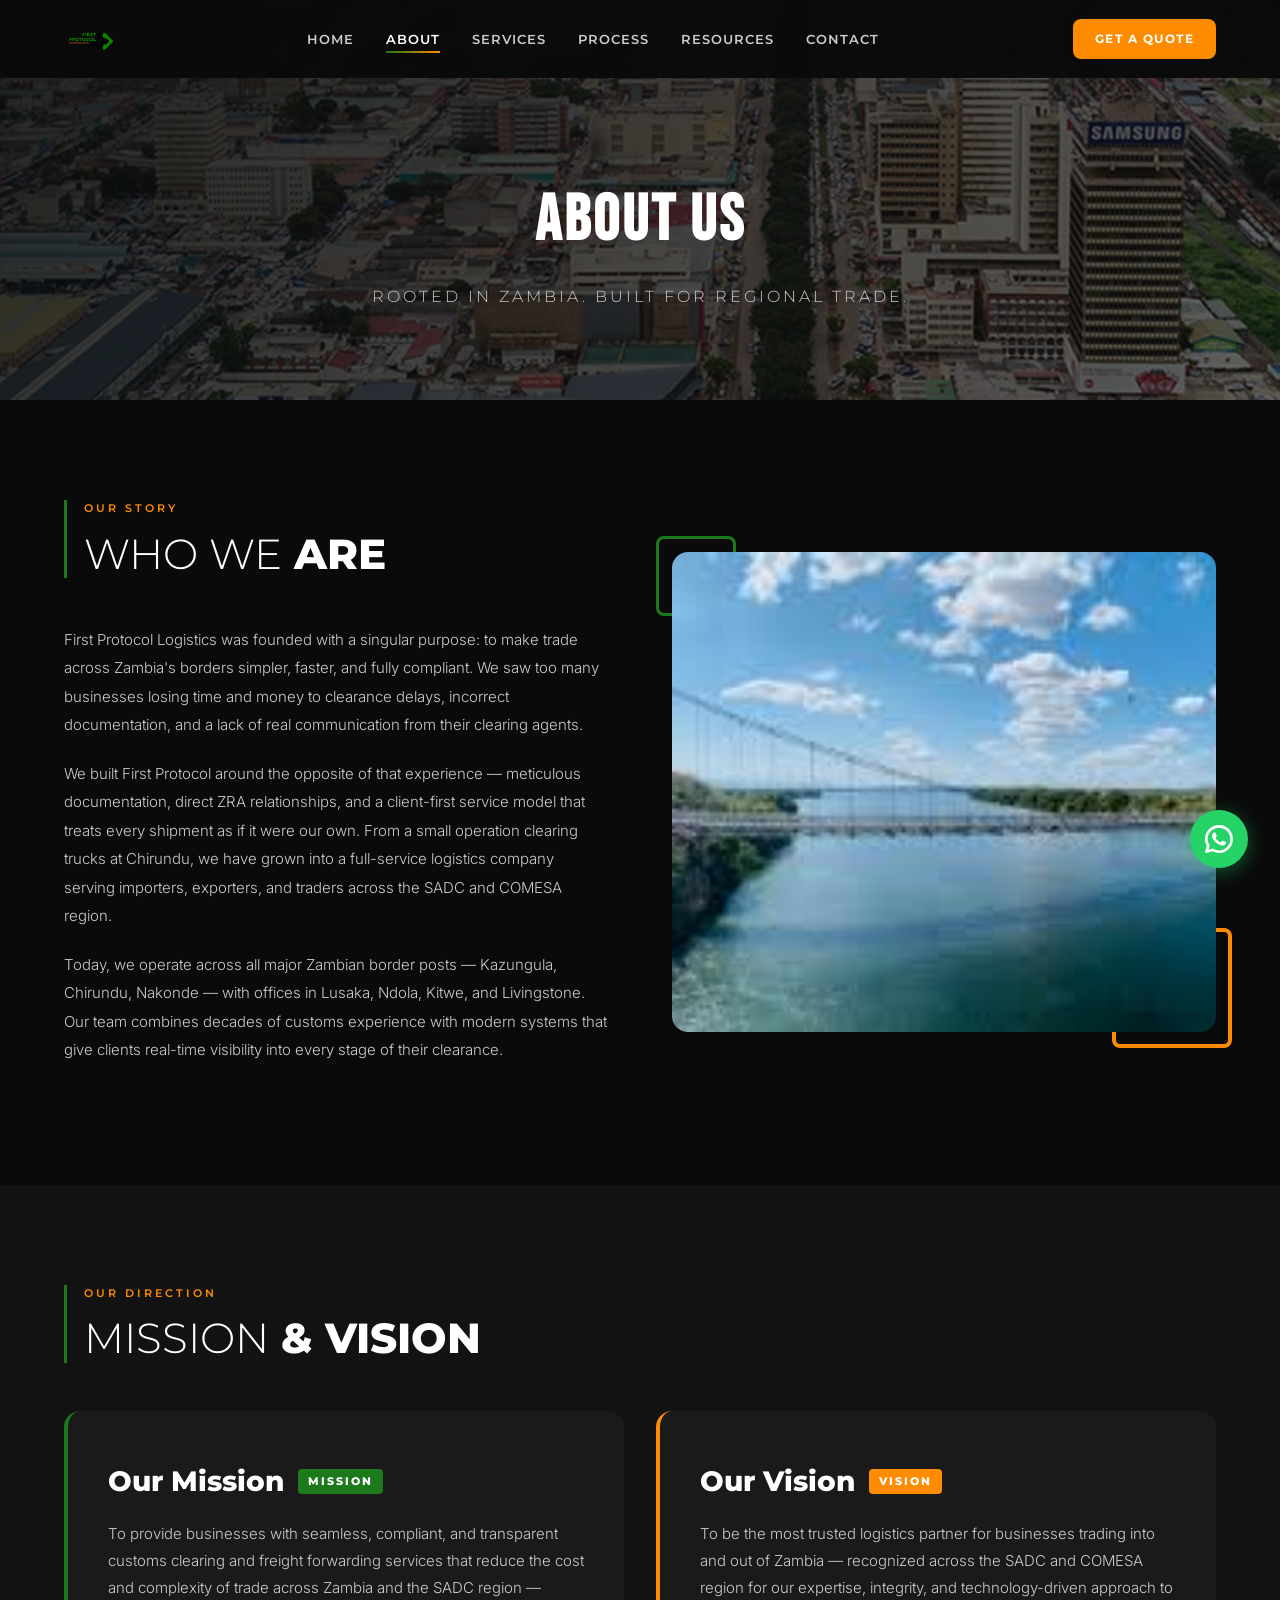
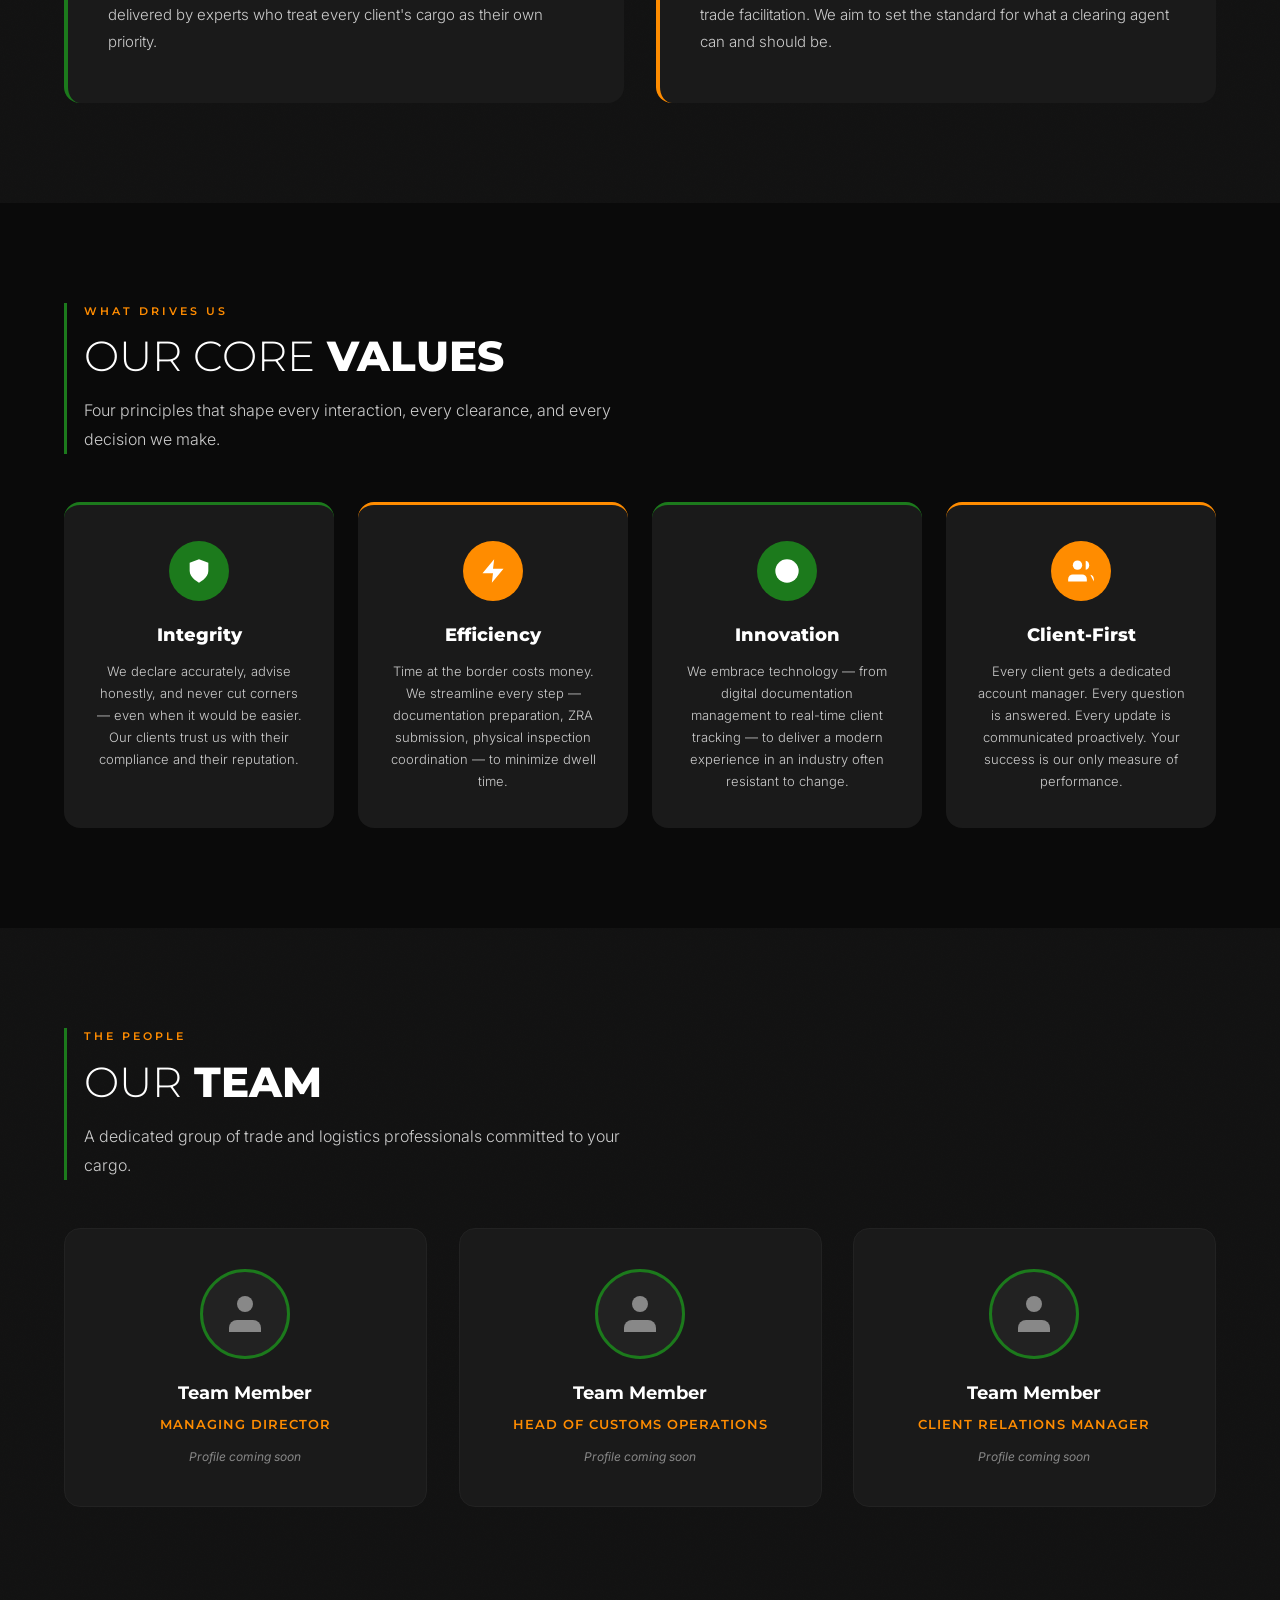
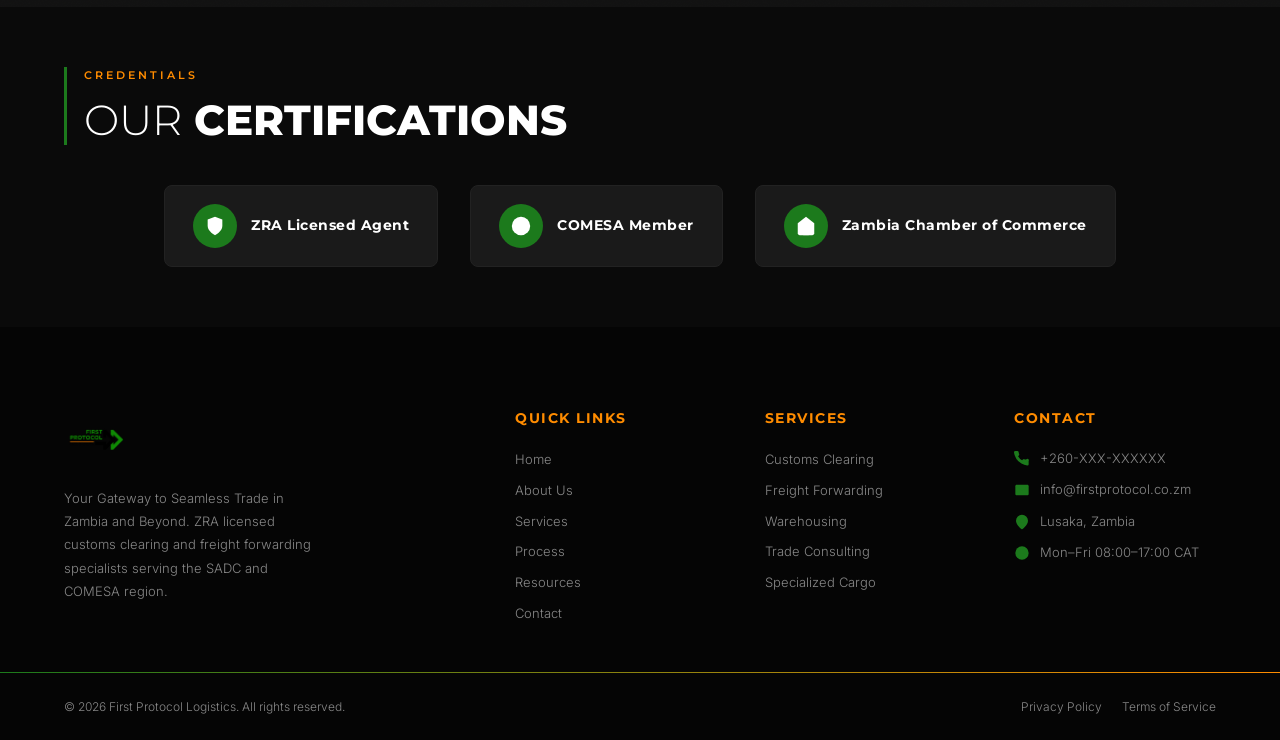
==== about.html @ 9c817f59 "Initial commit - CLAUDE.md and assets" ====
<!DOCTYPE html>
<html lang="en">
<head>
  <meta charset="UTF-8">
  <meta name="viewport" content="width=device-width, initial-scale=1.0">
  <title>About Us | First Protocol Logistics</title>
  <meta name="description" content="About First Protocol Logistics — our story, mission, values, and team. Zambia's trusted ZRA-licensed customs clearing and freight forwarding company based in Lusaka.">
  <meta name="keywords" content="customs clearing agent Zambia, freight forwarding Lusaka, ZRA clearing agent, import duty Zambia, SADC logistics">
  <meta property="og:title" content="About Us | First Protocol Logistics">
  <meta property="og:description" content="Learn about First Protocol Logistics — our story, mission, and the values that drive Zambia's most trusted trade facilitation company.">
  <link rel="stylesheet" href="assets/css/style.css">
</head>
<body>

  <!-- NAVBAR -->
  <nav class="navbar" id="navbar">
    <div class="navbar-inner">
      <a href="index.html" class="navbar-logo">
        <img src="assets/images/logo.png" alt="First Protocol Logistics">
      </a>
      <div class="navbar-links">
        <a href="index.html">Home</a>
        <a href="about.html" class="active">About</a>
        <a href="services.html">Services</a>
        <a href="process.html">Process</a>
        <a href="resources.html">Resources</a>
        <a href="contact.html">Contact</a>
      </div>
      <a href="contact.html" class="btn-nav">Get a Quote</a>
      <button class="hamburger" id="hamburger" aria-label="Open menu">
        <span></span>
        <span></span>
        <span></span>
      </button>
    </div>
  </nav>

  <!-- MOBILE MENU -->
  <div class="mobile-menu" id="mobile-menu">
    <a href="index.html">Home</a>
    <a href="about.html">About</a>
    <a href="services.html">Services</a>
    <a href="process.html">Process</a>
    <a href="resources.html">Resources</a>
    <a href="contact.html">Contact</a>
    <a href="contact.html" class="btn-nav">Get a Quote</a>
  </div>

  <!-- PAGE HERO -->
  <section class="page-hero">
    <div class="page-hero-bg" style="background-image: url('assets/images/about-lusaka-1.jpg')"></div>
    <div class="page-hero-overlay"></div>
    <div class="page-hero-content">
      <h1 class="page-hero-title">ABOUT US</h1>
      <p class="page-hero-sub">Rooted in Zambia. Built for Regional Trade.</p>
    </div>
  </section>

  <!-- OUR STORY -->
  <section class="story-section">
    <div class="container">
      <div class="story-inner">
        <div class="story-text">
          <div class="section-heading-wrap reveal reveal-left">
            <span class="section-label">Our Story</span>
            <h2 class="section-title"><span class="thin">WHO WE</span> <span class="bold">ARE</span></h2>
          </div>
          <p class="reveal">First Protocol Logistics was founded with a singular purpose: to make trade across Zambia's borders simpler, faster, and fully compliant. We saw too many businesses losing time and money to clearance delays, incorrect documentation, and a lack of real communication from their clearing agents.</p>
          <p class="reveal" style="transition-delay: 0.1s">We built First Protocol around the opposite of that experience — meticulous documentation, direct ZRA relationships, and a client-first service model that treats every shipment as if it were our own. From a small operation clearing trucks at Chirundu, we have grown into a full-service logistics company serving importers, exporters, and traders across the SADC and COMESA region.</p>
          <p class="reveal" style="transition-delay: 0.2s">Today, we operate across all major Zambian border posts — Kazungula, Chirundu, Nakonde — with offices in Lusaka, Ndola, Kitwe, and Livingstone. Our team combines decades of customs experience with modern systems that give clients real-time visibility into every stage of their clearance.</p>
        </div>
        <div class="story-image-wrap reveal reveal-right">
          <img src="assets/images/border-chirundu-2.jpg" alt="Chirundu Border Post" loading="lazy">
        </div>
      </div>
    </div>
  </section>

  <!-- MISSION & VISION -->
  <section class="mission-vision texture-overlay">
    <div class="container">
      <div class="section-heading-wrap reveal reveal-left">
        <span class="section-label">Our Direction</span>
        <h2 class="section-title"><span class="thin">MISSION</span> <span class="bold">&amp; VISION</span></h2>
      </div>
      <div class="mv-grid">
        <div class="mv-card mission tilt-card reveal">
          <h3>
            Our Mission
            <span class="badge">MISSION</span>
          </h3>
          <p>To provide businesses with seamless, compliant, and transparent customs clearing and freight forwarding services that reduce the cost and complexity of trade across Zambia and the SADC region — delivered by experts who treat every client's cargo as their own priority.</p>
        </div>
        <div class="mv-card vision tilt-card reveal" style="transition-delay: 0.15s">
          <h3>
            Our Vision
            <span class="badge">VISION</span>
          </h3>
          <p>To be the most trusted logistics partner for businesses trading into and out of Zambia — recognized across the SADC and COMESA region for our expertise, integrity, and technology-driven approach to trade facilitation. We aim to set the standard for what a clearing agent can and should be.</p>
        </div>
      </div>
    </div>
  </section>

  <!-- OUR VALUES -->
  <section class="values-section">
    <div class="container">
      <div class="section-heading-wrap reveal reveal-left">
        <span class="section-label">What Drives Us</span>
        <h2 class="section-title"><span class="thin">OUR CORE</span> <span class="bold">VALUES</span></h2>
        <p class="section-desc">Four principles that shape every interaction, every clearance, and every decision we make.</p>
      </div>
      <div class="values-grid">
        <div class="value-card-about tilt-card reveal" style="transition-delay: 0s">
          <div class="value-icon-about">
            <svg viewBox="0 0 24 24"><path d="M12 22s8-4 8-10V5l-8-3-8 3v7c0 6 8 10 8 10z"/></svg>
          </div>
          <h3>Integrity</h3>
          <p>We declare accurately, advise honestly, and never cut corners — even when it would be easier. Our clients trust us with their compliance and their reputation.</p>
        </div>
        <div class="value-card-about tilt-card reveal" style="transition-delay: 0.1s">
          <div class="value-icon-about">
            <svg viewBox="0 0 24 24"><path d="M13 2L3 14h9l-1 8 10-12h-9l1-8z"/></svg>
          </div>
          <h3>Efficiency</h3>
          <p>Time at the border costs money. We streamline every step — documentation preparation, ZRA submission, physical inspection coordination — to minimize dwell time.</p>
        </div>
        <div class="value-card-about tilt-card reveal" style="transition-delay: 0.2s">
          <div class="value-icon-about">
            <svg viewBox="0 0 24 24"><circle cx="12" cy="12" r="10"/><path d="M12 8v4l3 3"/></svg>
          </div>
          <h3>Innovation</h3>
          <p>We embrace technology — from digital documentation management to real-time client tracking — to deliver a modern experience in an industry often resistant to change.</p>
        </div>
        <div class="value-card-about tilt-card reveal" style="transition-delay: 0.3s">
          <div class="value-icon-about">
            <svg viewBox="0 0 24 24"><path d="M17 21v-2a4 4 0 00-4-4H5a4 4 0 00-4 4v2"/><circle cx="9" cy="7" r="4"/><path d="M23 21v-2a4 4 0 00-3-3.87"/><path d="M16 3.13a4 4 0 010 7.75"/></svg>
          </div>
          <h3>Client-First</h3>
          <p>Every client gets a dedicated account manager. Every question is answered. Every update is communicated proactively. Your success is our only measure of performance.</p>
        </div>
      </div>
    </div>
  </section>

  <!-- TEAM -->
  <section class="team-section texture-overlay">
    <div class="container">
      <div class="section-heading-wrap reveal reveal-left">
        <span class="section-label">The People</span>
        <h2 class="section-title"><span class="thin">OUR</span> <span class="bold">TEAM</span></h2>
        <p class="section-desc">A dedicated group of trade and logistics professionals committed to your cargo.</p>
      </div>
      <div class="team-grid">
        <div class="team-card tilt-card reveal" style="transition-delay: 0s">
          <div class="team-avatar">
            <svg viewBox="0 0 24 24"><path d="M20 21v-2a4 4 0 00-4-4H8a4 4 0 00-4 4v2"/><circle cx="12" cy="7" r="4"/></svg>
          </div>
          <h3>Team Member</h3>
          <div class="role">Managing Director</div>
          <p class="coming-soon">Profile coming soon</p>
        </div>
        <div class="team-card tilt-card reveal" style="transition-delay: 0.1s">
          <div class="team-avatar">
            <svg viewBox="0 0 24 24"><path d="M20 21v-2a4 4 0 00-4-4H8a4 4 0 00-4 4v2"/><circle cx="12" cy="7" r="4"/></svg>
          </div>
          <h3>Team Member</h3>
          <div class="role">Head of Customs Operations</div>
          <p class="coming-soon">Profile coming soon</p>
        </div>
        <div class="team-card tilt-card reveal" style="transition-delay: 0.2s">
          <div class="team-avatar">
            <svg viewBox="0 0 24 24"><path d="M20 21v-2a4 4 0 00-4-4H8a4 4 0 00-4 4v2"/><circle cx="12" cy="7" r="4"/></svg>
          </div>
          <h3>Team Member</h3>
          <div class="role">Client Relations Manager</div>
          <p class="coming-soon">Profile coming soon</p>
        </div>
      </div>
    </div>
  </section>

  <!-- CERTIFICATIONS -->
  <section class="certifications">
    <div class="container">
      <div class="section-heading-wrap reveal reveal-left" style="margin-bottom: 40px">
        <span class="section-label">Credentials</span>
        <h2 class="section-title"><span class="thin">OUR</span> <span class="bold">CERTIFICATIONS</span></h2>
      </div>
      <div class="cert-badges">
        <div class="cert-badge reveal" style="transition-delay: 0s">
          <div class="cert-badge-icon">
            <svg viewBox="0 0 24 24"><path d="M12 22s8-4 8-10V5l-8-3-8 3v7c0 6 8 10 8 10z"/></svg>
          </div>
          <span>ZRA Licensed Agent</span>
        </div>
        <div class="cert-badge reveal" style="transition-delay: 0.1s">
          <div class="cert-badge-icon">
            <svg viewBox="0 0 24 24"><circle cx="12" cy="12" r="10"/><path d="M2 12h20M12 2a15.3 15.3 0 010 20M12 2a15.3 15.3 0 000 20"/></svg>
          </div>
          <span>COMESA Member</span>
        </div>
        <div class="cert-badge reveal" style="transition-delay: 0.2s">
          <div class="cert-badge-icon">
            <svg viewBox="0 0 24 24"><path d="M3 9l9-7 9 7v11a2 2 0 01-2 2H5a2 2 0 01-2-2z"/><polyline points="9 22 9 12 15 12 15 22"/></svg>
          </div>
          <span>Zambia Chamber of Commerce</span>
        </div>
      </div>
    </div>
  </section>

  <!-- FOOTER -->
  <footer class="footer">
    <div class="container">
      <div class="footer-grid">
        <div class="footer-brand">
          <img src="assets/images/logo.png" alt="First Protocol Logistics">
          <p>Your Gateway to Seamless Trade in Zambia and Beyond. ZRA licensed customs clearing and freight forwarding specialists serving the SADC and COMESA region.</p>
        </div>
        <div class="footer-col">
          <h4>Quick Links</h4>
          <div class="footer-links">
            <a href="index.html">Home</a>
            <a href="about.html">About Us</a>
            <a href="services.html">Services</a>
            <a href="process.html">Process</a>
            <a href="resources.html">Resources</a>
            <a href="contact.html">Contact</a>
          </div>
        </div>
        <div class="footer-col">
          <h4>Services</h4>
          <div class="footer-links">
            <a href="services.html">Customs Clearing</a>
            <a href="services.html">Freight Forwarding</a>
            <a href="services.html">Warehousing</a>
            <a href="services.html">Trade Consulting</a>
            <a href="services.html">Specialized Cargo</a>
          </div>
        </div>
        <div class="footer-col">
          <h4>Contact</h4>
          <div class="footer-contact-list">
            <div class="footer-contact-item">
              <svg viewBox="0 0 24 24"><path d="M22 16.92v3a2 2 0 01-2.18 2 19.79 19.79 0 01-8.63-3.07A19.5 19.5 0 013.07 10.8a19.79 19.79 0 01-3.07-8.6A2 2 0 012 0h3a2 2 0 012 1.72c.127.96.361 1.903.7 2.81a2 2 0 01-.45 2.11L6.09 7.91a16 16 0 006 6l1.27-1.27a2 2 0 012.11-.45c.907.339 1.85.573 2.81.7A2 2 0 0122 14.92z"/></svg>
              <a href="tel:+260XXXXXXXXX">+260-XXX-XXXXXX</a>
            </div>
            <div class="footer-contact-item">
              <svg viewBox="0 0 24 24"><path d="M4 4h16c1.1 0 2 .9 2 2v12c0 1.1-.9 2-2 2H4c-1.1 0-2-.9-2-2V6c0-1.1.9-2 2-2z"/><polyline points="22,6 12,13 2,6"/></svg>
              <a href="mailto:info@firstprotocol.co.zm">info@firstprotocol.co.zm</a>
            </div>
            <div class="footer-contact-item">
              <svg viewBox="0 0 24 24"><path d="M21 10c0 7-9 13-9 13s-9-6-9-13a9 9 0 0118 0z"/><circle cx="12" cy="10" r="3"/></svg>
              <span>Lusaka, Zambia</span>
            </div>
            <div class="footer-contact-item">
              <svg viewBox="0 0 24 24"><circle cx="12" cy="12" r="10"/><polyline points="12 6 12 12 16 14"/></svg>
              <span>Mon–Fri 08:00–17:00 CAT</span>
            </div>
          </div>
        </div>
      </div>
    </div>
    <div class="footer-bottom">
      <div class="container">
        <div class="footer-bottom-inner">
          <p>&copy; 2026 First Protocol Logistics. All rights reserved.</p>
          <div class="footer-bottom-links">
            <a href="#">Privacy Policy</a>
            <a href="#">Terms of Service</a>
          </div>
        </div>
      </div>
    </div>
  </footer>

  <!-- WHATSAPP FLOAT -->
  <a href="https://wa.me/260XXXXXXXXX" class="whatsapp-float" target="_blank" rel="noopener">
    <svg viewBox="0 0 24 24"><path d="M17.472 14.382c-.297-.149-1.758-.867-2.03-.967-.273-.099-.471-.148-.67.15-.197.297-.767.966-.94 1.164-.173.199-.347.223-.644.075-.297-.15-1.255-.463-2.39-1.475-.883-.788-1.48-1.761-1.653-2.059-.173-.297-.018-.458.13-.606.134-.133.298-.347.446-.52.149-.174.198-.298.298-.497.099-.198.05-.371-.025-.52-.075-.149-.669-1.612-.916-2.207-.242-.579-.487-.5-.669-.51-.173-.008-.371-.01-.57-.01-.198 0-.52.074-.792.372-.272.297-1.04 1.016-1.04 2.479 0 1.462 1.065 2.875 1.213 3.074.149.198 2.096 3.2 5.077 4.487.709.306 1.262.489 1.694.625.712.227 1.36.195 1.871.118.571-.085 1.758-.719 2.006-1.413.248-.694.248-1.289.173-1.413-.074-.124-.272-.198-.57-.347z"/><path d="M12 0C5.373 0 0 5.373 0 12c0 2.12.555 4.107 1.528 5.833L.057 23.157a.75.75 0 00.921.921l5.324-1.471A11.944 11.944 0 0012 24c6.627 0 12-5.373 12-12S18.627 0 12 0zm0 21.75a9.706 9.706 0 01-4.952-1.356l-.355-.211-3.681 1.016 1.016-3.681-.211-.355A9.706 9.706 0 012.25 12C2.25 6.615 6.615 2.25 12 2.25S21.75 6.615 21.75 12 17.385 21.75 12 21.75z"/></svg>
    <span class="whatsapp-tooltip">Chat on WhatsApp</span>
  </a>

  <script src="assets/js/main.js"></script>
</body>
</html>
---- assets/css/style.css ----
@import url('https://fonts.googleapis.com/css2?family=Bebas+Neue&family=Montserrat:wght@300;400;600;800&family=Inter:wght@300;400;500&display=swap');

:root {
  --green: #1C7A1C;
  --green-light: #24a024;
  --green-glow: rgba(28, 122, 28, 0.3);
  --green-glow-strong: rgba(28, 122, 28, 0.6);
  --orange: #FF8C00;
  --orange-light: #ffa333;
  --orange-glow: rgba(255, 140, 0, 0.3);
  --orange-glow-strong: rgba(255, 140, 0, 0.6);
  --black: #0A0A0A;
  --black-2: #111111;
  --black-3: #1a1a1a;
  --black-4: #222222;
  --white: #FFFFFF;
  --muted: #CCCCCC;
  --muted-dark: #888888;
  --font-display: 'Bebas Neue', cursive;
  --font-heading: 'Montserrat', sans-serif;
  --font-body: 'Inter', sans-serif;
  --transition: all 0.3s ease;
  --transition-slow: all 0.6s ease;
  --border-radius: 8px;
  --border-radius-lg: 16px;
  --max-width: 1200px;
  --section-padding: 100px 0;
}

/* =============================================
   RESET & BASE
   ============================================= */

*, *::before, *::after {
  margin: 0;
  padding: 0;
  box-sizing: border-box;
}

html {
  scroll-behavior: smooth;
}

body {
  font-family: var(--font-body);
  font-weight: 400;
  background-color: var(--black);
  color: var(--white);
  line-height: 1.6;
  overflow-x: hidden;
}

img {
  max-width: 100%;
  height: auto;
  display: block;
}

a {
  text-decoration: none;
  color: inherit;
}

ul {
  list-style: none;
}

.container {
  max-width: var(--max-width);
  margin: 0 auto;
  padding: 0 24px;
}

.section-padding {
  padding: var(--section-padding);
}

/* Thin/Bold heading contrast */
.thin {
  font-weight: 300;
}

.bold {
  font-weight: 800;
}

/* Gradient rule */
.gradient-rule {
  height: 2px;
  background: linear-gradient(90deg, var(--green), var(--orange), transparent);
  border: none;
  margin: 40px 0;
}

/* =============================================
   NOISE TEXTURE OVERLAY
   ============================================= */

.texture-overlay {
  position: relative;
}

.texture-overlay::before {
  content: '';
  position: absolute;
  inset: 0;
  background-image: url("data:image/svg+xml,%3Csvg viewBox='0 0 256 256' xmlns='http://www.w3.org/2000/svg'%3E%3Cfilter id='noise'%3E%3CfeTurbulence type='fractalNoise' baseFrequency='0.9' numOctaves='4' stitchTiles='stitch'/%3E%3C/filter%3E%3Crect width='100%25' height='100%25' filter='url(%23noise)' opacity='0.04'/%3E%3C/svg%3E");
  background-size: 200px 200px;
  pointer-events: none;
  z-index: 1;
  opacity: 0.4;
}

.texture-overlay > * {
  position: relative;
  z-index: 2;
}

/* =============================================
   NAVBAR
   ============================================= */

.navbar {
  position: fixed;
  top: 0;
  left: 0;
  right: 0;
  z-index: 9999;
  background: rgba(10, 10, 10, 0.95);
  backdrop-filter: blur(10px);
  -webkit-backdrop-filter: blur(10px);
  transition: var(--transition);
}

.navbar.scrolled {
  border-bottom: 1px solid var(--green);
}

.navbar-inner {
  display: flex;
  align-items: center;
  justify-content: space-between;
  padding: 14px 24px;
  max-width: var(--max-width);
  margin: 0 auto;
}

.navbar-logo img {
  height: 50px;
  width: auto;
}

.navbar-links {
  display: flex;
  align-items: center;
  gap: 32px;
}

.navbar-links a {
  font-family: var(--font-heading);
  font-weight: 600;
  font-size: 13px;
  letter-spacing: 1px;
  text-transform: uppercase;
  color: var(--muted);
  position: relative;
  transition: color 0.3s ease;
}

.navbar-links a::after {
  content: '';
  display: block;
  width: 0;
  height: 2px;
  background: linear-gradient(90deg, var(--green), var(--orange));
  transition: width 0.3s ease;
  position: absolute;
  bottom: -4px;
  left: 0;
}

.navbar-links a:hover,
.navbar-links a.active {
  color: var(--white);
}

.navbar-links a:hover::after,
.navbar-links a.active::after {
  width: 100%;
}

.btn-nav {
  font-family: var(--font-heading);
  font-weight: 700;
  font-size: 12px;
  letter-spacing: 1.5px;
  text-transform: uppercase;
  padding: 10px 22px;
  background: var(--orange);
  color: var(--white);
  border: none;
  border-radius: var(--border-radius);
  cursor: pointer;
  transition: var(--transition);
}

.btn-nav:hover {
  background: var(--orange-light);
  box-shadow: 0 0 20px var(--orange-glow);
  transform: scale(1.05);
}

/* Hamburger */
.hamburger {
  display: none;
  flex-direction: column;
  gap: 5px;
  cursor: pointer;
  padding: 4px;
  background: none;
  border: none;
}

.hamburger span {
  display: block;
  width: 26px;
  height: 2px;
  background: var(--white);
  border-radius: 2px;
  transition: var(--transition);
}

.hamburger.open span:nth-child(1) {
  transform: translateY(7px) rotate(45deg);
}

.hamburger.open span:nth-child(2) {
  opacity: 0;
}

.hamburger.open span:nth-child(3) {
  transform: translateY(-7px) rotate(-45deg);
}

/* Mobile menu */
.mobile-menu {
  display: none;
  position: fixed;
  inset: 0;
  background: rgba(10, 10, 10, 0.98);
  z-index: 9998;
  flex-direction: column;
  align-items: center;
  justify-content: center;
  gap: 32px;
  opacity: 0;
  pointer-events: none;
  transition: opacity 0.3s ease;
}

.mobile-menu.open {
  opacity: 1;
  pointer-events: all;
}

.mobile-menu a {
  font-family: var(--font-heading);
  font-weight: 700;
  font-size: 24px;
  letter-spacing: 2px;
  text-transform: uppercase;
  color: var(--white);
  transition: color 0.3s ease;
}

.mobile-menu a:hover {
  color: var(--orange);
}

.mobile-menu .btn-nav {
  font-size: 16px;
  padding: 14px 36px;
  margin-top: 12px;
}

/* =============================================
   BUTTONS
   ============================================= */

.btn {
  display: inline-flex;
  align-items: center;
  justify-content: center;
  gap: 8px;
  font-family: var(--font-heading);
  font-weight: 700;
  font-size: 13px;
  letter-spacing: 1.5px;
  text-transform: uppercase;
  padding: 14px 32px;
  border: none;
  border-radius: var(--border-radius);
  cursor: pointer;
  position: relative;
  overflow: hidden;
  transition: var(--transition);
}

.btn-primary {
  background: var(--orange);
  color: var(--white);
}

.btn-primary:hover {
  background: linear-gradient(90deg, var(--orange), var(--green));
  box-shadow: 0 0 25px var(--orange-glow);
  transform: scale(1.05);
}

.btn-primary:active {
  transform: scale(0.97);
}

.btn-outline {
  background: transparent;
  color: var(--white);
  border: 2px solid var(--green);
}

.btn-outline:hover {
  background: var(--green);
  box-shadow: 0 0 25px var(--green-glow);
  transform: scale(1.05);
}

.btn-outline:active {
  transform: scale(0.97);
}

/* Ripple */
.btn .ripple {
  position: absolute;
  border-radius: 50%;
  transform: scale(0);
  animation: ripple-anim 0.6s linear;
  background: rgba(255, 255, 255, 0.25);
  pointer-events: none;
}

@keyframes ripple-anim {
  to {
    transform: scale(4);
    opacity: 0;
  }
}

/* =============================================
   HERO — INDEX
   ============================================= */

.hero {
  position: relative;
  height: 100vh;
  min-height: 600px;
  display: flex;
  align-items: center;
  justify-content: center;
  overflow: hidden;
}

.hero-video {
  position: absolute;
  inset: 0;
  width: 100%;
  height: 100%;
  object-fit: cover;
  z-index: 0;
}

.hero-overlay {
  position: absolute;
  inset: 0;
  background: linear-gradient(135deg, rgba(10, 10, 10, 0.85) 0%, rgba(10, 10, 10, 0.5) 100%);
  z-index: 1;
}

#particles-canvas {
  position: absolute;
  inset: 0;
  width: 100%;
  height: 100%;
  z-index: 2;
}

.hero-content {
  position: relative;
  z-index: 3;
  text-align: center;
  padding: 0 24px;
  max-width: 900px;
}

.hero-title {
  font-family: var(--font-display);
  font-size: 90px;
  line-height: 1;
  letter-spacing: 2px;
  color: var(--white);
  margin-bottom: 20px;
  text-shadow: 0 4px 20px rgba(0, 0, 0, 0.5);
}

.hero-subtitle {
  font-family: var(--font-heading);
  font-weight: 300;
  font-size: 18px;
  letter-spacing: 4px;
  color: var(--muted);
  margin-bottom: 40px;
  text-transform: uppercase;
}

.hero-ctas {
  display: flex;
  gap: 16px;
  justify-content: center;
  flex-wrap: wrap;
}

.hero-scroll-indicator {
  position: absolute;
  bottom: 32px;
  left: 50%;
  transform: translateX(-50%);
  z-index: 3;
  display: flex;
  flex-direction: column;
  align-items: center;
  gap: 6px;
  opacity: 1;
  transition: opacity 0.4s ease;
}

.hero-scroll-indicator.hidden {
  opacity: 0;
}

.scroll-chevron {
  width: 24px;
  height: 24px;
  border-right: 2px solid var(--orange);
  border-bottom: 2px solid var(--orange);
  transform: rotate(45deg);
  animation: chevron-bounce 1.5s ease-in-out infinite;
}

@keyframes chevron-bounce {
  0%, 100% { transform: rotate(45deg) translateY(0); }
  50% { transform: rotate(45deg) translateY(8px); }
}

/* Page heroes (non-index) */
.page-hero {
  position: relative;
  height: 400px;
  display: flex;
  align-items: center;
  justify-content: center;
  overflow: hidden;
  padding-top: 80px;
}

.page-hero-bg {
  position: absolute;
  inset: 0;
  background-size: cover;
  background-position: center;
  z-index: 0;
}

.page-hero-overlay {
  position: absolute;
  inset: 0;
  background: linear-gradient(135deg, rgba(10, 10, 10, 0.88) 0%, rgba(10, 10, 10, 0.6) 100%);
  z-index: 1;
}

.page-hero-content {
  position: relative;
  z-index: 2;
  text-align: center;
  padding: 0 24px;
}

.page-hero-title {
  font-family: var(--font-display);
  font-size: 64px;
  letter-spacing: 3px;
  color: var(--white);
  margin-bottom: 12px;
}

.page-hero-sub {
  font-family: var(--font-heading);
  font-weight: 300;
  font-size: 16px;
  letter-spacing: 3px;
  color: var(--muted);
  text-transform: uppercase;
}

/* Process hero — CSS geometric pattern */
.process-hero-pattern {
  position: absolute;
  inset: 0;
  background-color: var(--black-2);
  z-index: 0;
  overflow: hidden;
}

.process-hero-pattern::before {
  content: '';
  position: absolute;
  inset: -50%;
  background-image:
    linear-gradient(var(--green) 1px, transparent 1px),
    linear-gradient(90deg, var(--green) 1px, transparent 1px);
  background-size: 60px 60px;
  opacity: 0.06;
  transform: rotate(15deg);
}

.process-hero-pattern::after {
  content: '';
  position: absolute;
  inset: 0;
  background: linear-gradient(135deg, rgba(10, 10, 10, 0.7) 0%, rgba(10, 10, 10, 0.4) 100%);
}

/* =============================================
   MARQUEE TICKER
   ============================================= */

.marquee-strip {
  background: var(--black-2);
  padding: 14px 0;
  overflow: hidden;
  border-top: 1px solid var(--black-4);
  border-bottom: 1px solid var(--black-4);
}

.marquee-track {
  display: flex;
  gap: 0;
  white-space: nowrap;
  animation: marquee-scroll 30s linear infinite;
}

.marquee-track span {
  font-family: var(--font-heading);
  font-weight: 600;
  font-size: 12px;
  letter-spacing: 2px;
  color: var(--green);
  text-transform: uppercase;
  padding: 0 24px;
}

.marquee-track span.dot {
  color: var(--orange);
  padding: 0;
}

@keyframes marquee-scroll {
  0% { transform: translateX(0); }
  100% { transform: translateX(-50%); }
}

/* =============================================
   SECTION HEADINGS
   ============================================= */

.section-label {
  font-family: var(--font-heading);
  font-weight: 600;
  font-size: 11px;
  letter-spacing: 3px;
  text-transform: uppercase;
  color: var(--orange);
  margin-bottom: 12px;
  display: block;
}

.section-title {
  font-family: var(--font-heading);
  font-size: 42px;
  line-height: 1.15;
  color: var(--white);
  margin-bottom: 16px;
}

.section-title .accent-line {
  display: inline-block;
  position: relative;
  padding-bottom: 8px;
}

.section-title .accent-line::after {
  content: '';
  position: absolute;
  bottom: 0;
  left: 0;
  width: 60px;
  height: 3px;
  background: linear-gradient(90deg, var(--orange), var(--green));
}

.section-heading-wrap {
  position: relative;
  padding-left: 20px;
  margin-bottom: 48px;
}

.section-heading-wrap::before {
  content: '';
  position: absolute;
  left: 0;
  top: 0;
  bottom: 0;
  width: 3px;
  background: var(--green);
  transform: scaleY(0);
  transform-origin: top;
  transition: transform 0.6s ease;
}

.section-heading-wrap.in-view::before {
  transform: scaleY(1);
}

.section-desc {
  font-size: 16px;
  font-weight: 300;
  color: var(--muted);
  max-width: 560px;
  line-height: 1.8;
}

/* =============================================
   VALUE PROPS
   ============================================= */

.value-props {
  background: var(--black-2);
  padding: var(--section-padding);
}

.value-props-grid {
  display: grid;
  grid-template-columns: repeat(3, 1fr);
  gap: 32px;
}

.value-card {
  background: var(--black-3);
  border-radius: var(--border-radius-lg);
  padding: 40px 32px;
  border-top: 3px solid var(--green);
  will-change: transform;
  transition: transform 0.1s ease;
}

.value-card:nth-child(even) {
  border-top-color: var(--orange);
}

.value-icon {
  width: 52px;
  height: 52px;
  background: var(--green);
  border-radius: var(--border-radius);
  display: flex;
  align-items: center;
  justify-content: center;
  margin-bottom: 20px;
}

.value-icon svg {
  width: 26px;
  height: 26px;
  fill: var(--white);
}

.value-card h3 {
  font-family: var(--font-heading);
  font-weight: 800;
  font-size: 20px;
  color: var(--white);
  margin-bottom: 10px;
}

.value-card p {
  font-size: 14px;
  font-weight: 300;
  color: var(--muted);
  line-height: 1.7;
}

/* =============================================
   SERVICES SNAPSHOT
   ============================================= */

.services-snapshot {
  background: var(--black);
  padding: var(--section-padding);
}

.services-grid {
  display: grid;
  grid-template-columns: repeat(3, 1fr);
  gap: 24px;
}

.service-card {
  background: var(--black-3);
  border-radius: var(--border-radius-lg);
  overflow: hidden;
  border-top: 3px solid var(--green);
  will-change: transform;
  transition: transform 0.1s ease;
  position: relative;
}

.service-card:nth-child(even) {
  border-top-color: var(--orange);
}

.service-card-img {
  height: 180px;
  background-size: cover;
  background-position: center;
  position: relative;
}

.service-card-img::after {
  content: '';
  position: absolute;
  inset: 0;
  background: linear-gradient(to bottom, transparent 30%, rgba(10, 10, 10, 0.8) 100%);
}

.service-card-body {
  padding: 24px;
}

.service-icon {
  width: 44px;
  height: 44px;
  background: var(--green);
  border-radius: var(--border-radius);
  display: flex;
  align-items: center;
  justify-content: center;
  margin-bottom: 16px;
}

.service-card:nth-child(even) .service-icon {
  background: var(--orange);
}

.service-icon svg {
  width: 22px;
  height: 22px;
  fill: var(--white);
}

.service-card h3 {
  font-family: var(--font-heading);
  font-weight: 800;
  font-size: 18px;
  color: var(--white);
  margin-bottom: 8px;
}

.service-card p {
  font-size: 13px;
  font-weight: 300;
  color: var(--muted);
  line-height: 1.6;
  margin-bottom: 16px;
}

.service-card a {
  font-family: var(--font-heading);
  font-weight: 700;
  font-size: 12px;
  letter-spacing: 1px;
  color: var(--orange);
  text-transform: uppercase;
  display: inline-flex;
  align-items: center;
  gap: 6px;
  transition: gap 0.3s ease;
}

.service-card a:hover {
  gap: 12px;
}

/* =============================================
   WHY CHOOSE US
   ============================================= */

.why-us {
  background: var(--black-2);
  padding: var(--section-padding);
}

.why-us-inner {
  display: grid;
  grid-template-columns: 1fr 1fr;
  gap: 64px;
  align-items: center;
}

.why-us-image {
  position: relative;
  border-radius: var(--border-radius-lg);
  overflow: hidden;
}

.why-us-image img {
  width: 100%;
  height: 500px;
  object-fit: cover;
  border-radius: var(--border-radius-lg);
}

.why-us-image::before {
  content: '';
  position: absolute;
  top: -8px;
  left: -8px;
  right: 8px;
  bottom: 8px;
  border: 2px solid var(--green);
  border-radius: var(--border-radius-lg);
  z-index: 1;
  pointer-events: none;
}

.why-list {
  display: flex;
  flex-direction: column;
  gap: 28px;
}

.why-item {
  display: flex;
  gap: 20px;
  align-items: flex-start;
}

.why-check {
  width: 36px;
  height: 36px;
  background: var(--green);
  border-radius: 50%;
  display: flex;
  align-items: center;
  justify-content: center;
  flex-shrink: 0;
}

.why-check svg {
  width: 18px;
  height: 18px;
  fill: var(--white);
}

.why-item h4 {
  font-family: var(--font-heading);
  font-weight: 800;
  font-size: 16px;
  color: var(--white);
  margin-bottom: 4px;
}

.why-item p {
  font-size: 14px;
  font-weight: 300;
  color: var(--muted);
  line-height: 1.6;
}

/* =============================================
   STATS BAR
   ============================================= */

.stats-bar {
  background: var(--black-3);
  padding: 80px 0;
}

.stats-grid {
  display: grid;
  grid-template-columns: repeat(3, 1fr);
  gap: 24px;
  text-align: center;
}

.stat-item {
  padding: 32px;
  border-right: 1px solid var(--black-4);
}

.stat-item:last-child {
  border-right: none;
}

.stat-number {
  font-family: var(--font-display);
  font-size: 72px;
  color: var(--orange);
  line-height: 1;
  margin-bottom: 8px;
}

.stat-suffix {
  font-family: var(--font-display);
  font-size: 36px;
  color: var(--green);
}

.stat-label {
  font-family: var(--font-heading);
  font-weight: 300;
  font-size: 13px;
  letter-spacing: 2px;
  color: var(--muted);
  text-transform: uppercase;
}

/* =============================================
   TESTIMONIALS
   ============================================= */

.testimonials {
  background: var(--black);
  padding: var(--section-padding);
}

.testimonials-grid {
  display: grid;
  grid-template-columns: repeat(3, 1fr);
  gap: 28px;
}

.testimonial-card {
  background: rgba(26, 26, 26, 0.8);
  backdrop-filter: blur(10px);
  border-radius: var(--border-radius-lg);
  padding: 36px;
  border: 1px solid rgba(28, 122, 28, 0.2);
  position: relative;
  overflow: hidden;
  will-change: transform;
  transition: transform 0.1s ease;
}

.testimonial-card::before {
  content: '';
  position: absolute;
  top: 0;
  left: 0;
  right: 0;
  height: 2px;
  background: linear-gradient(90deg, var(--green), var(--orange));
}

.testimonial-card:nth-child(even) {
  border-color: rgba(255, 140, 0, 0.2);
}

.quote-mark {
  font-family: var(--font-display);
  font-size: 80px;
  line-height: 0.6;
  color: var(--green);
  opacity: 0.3;
  margin-bottom: 20px;
  display: block;
}

.testimonial-card p {
  font-size: 14px;
  font-weight: 300;
  color: var(--muted);
  line-height: 1.8;
  margin-bottom: 24px;
  font-style: italic;
}

.testimonial-author {
  display: flex;
  align-items: center;
  gap: 14px;
}

.author-avatar {
  width: 44px;
  height: 44px;
  border-radius: 50%;
  background: var(--black-4);
  border: 2px solid var(--green);
  display: flex;
  align-items: center;
  justify-content: center;
  flex-shrink: 0;
}

.author-avatar svg {
  width: 24px;
  height: 24px;
  fill: var(--muted-dark);
}

.author-name {
  font-family: var(--font-heading);
  font-weight: 700;
  font-size: 14px;
  color: var(--white);
}

.author-role {
  font-size: 12px;
  font-weight: 300;
  color: var(--muted-dark);
}

/* =============================================
   FINAL CTA BANNER
   ============================================= */

.cta-banner {
  background: var(--black-2);
  padding: 80px 0;
}

.cta-banner-inner {
  background: var(--black-3);
  border-radius: var(--border-radius-lg);
  padding: 60px;
  text-align: center;
  position: relative;
  border: 1px solid transparent;
  background-clip: padding-box;
}

.cta-banner-inner::before {
  content: '';
  position: absolute;
  inset: -1px;
  background: linear-gradient(135deg, var(--green), var(--orange));
  border-radius: var(--border-radius-lg);
  z-index: -1;
}

.cta-banner h2 {
  font-family: var(--font-heading);
  font-weight: 800;
  font-size: 42px;
  color: var(--white);
  margin-bottom: 14px;
}

.cta-banner p {
  font-size: 16px;
  font-weight: 300;
  color: var(--muted);
  margin-bottom: 36px;
}

/* =============================================
   ABOUT PAGE
   ============================================= */

/* Story section */
.story-section {
  background: var(--black);
  padding: var(--section-padding);
}

.story-inner {
  display: grid;
  grid-template-columns: 1fr 1fr;
  gap: 64px;
  align-items: center;
}

.story-text p {
  font-size: 15px;
  font-weight: 300;
  color: var(--muted);
  line-height: 1.9;
  margin-bottom: 20px;
}

.story-image-wrap {
  position: relative;
}

.story-image-wrap img {
  width: 100%;
  height: 480px;
  object-fit: cover;
  border-radius: var(--border-radius-lg);
  position: relative;
  z-index: 1;
}

.story-image-wrap::before {
  content: '';
  position: absolute;
  bottom: -16px;
  right: -16px;
  width: 120px;
  height: 120px;
  border: 4px solid var(--orange);
  border-radius: var(--border-radius);
  z-index: 0;
}

.story-image-wrap::after {
  content: '';
  position: absolute;
  top: -16px;
  left: -16px;
  width: 80px;
  height: 80px;
  border: 3px solid var(--green);
  border-radius: var(--border-radius);
  z-index: 0;
}

/* Mission & Vision */
.mission-vision {
  background: var(--black-2);
  padding: var(--section-padding);
}

.mv-grid {
  display: grid;
  grid-template-columns: 1fr 1fr;
  gap: 32px;
}

.mv-card {
  background: var(--black-3);
  border-radius: var(--border-radius-lg);
  padding: 48px 40px;
  will-change: transform;
  transition: transform 0.1s ease;
}

.mv-card.mission {
  border-left: 4px solid var(--green);
}

.mv-card.vision {
  border-left: 4px solid var(--orange);
}

.mv-card h3 {
  font-family: var(--font-heading);
  font-weight: 800;
  font-size: 28px;
  color: var(--white);
  margin-bottom: 16px;
  display: flex;
  align-items: center;
  gap: 14px;
}

.mv-card h3 span.badge {
  font-size: 11px;
  letter-spacing: 2px;
  padding: 4px 10px;
  border-radius: 4px;
}

.mission .badge {
  background: var(--green);
  color: var(--white);
}

.vision .badge {
  background: var(--orange);
  color: var(--white);
}

.mv-card p {
  font-size: 15px;
  font-weight: 300;
  color: var(--muted);
  line-height: 1.8;
}

/* Values */
.values-section {
  background: var(--black);
  padding: var(--section-padding);
}

.values-grid {
  display: grid;
  grid-template-columns: repeat(4, 1fr);
  gap: 24px;
}

.value-card-about {
  background: var(--black-3);
  border-radius: var(--border-radius-lg);
  padding: 36px 28px;
  text-align: center;
  border-top: 3px solid var(--green);
  will-change: transform;
  transition: transform 0.1s ease;
}

.value-card-about:nth-child(even) {
  border-top-color: var(--orange);
}

.value-icon-about {
  width: 60px;
  height: 60px;
  border-radius: 50%;
  display: flex;
  align-items: center;
  justify-content: center;
  margin: 0 auto 20px;
  background: var(--green);
}

.value-card-about:nth-child(even) .value-icon-about {
  background: var(--orange);
}

.value-icon-about svg {
  width: 28px;
  height: 28px;
  fill: var(--white);
}

.value-card-about h3 {
  font-family: var(--font-heading);
  font-weight: 800;
  font-size: 18px;
  color: var(--white);
  margin-bottom: 10px;
}

.value-card-about p {
  font-size: 13px;
  font-weight: 300;
  color: var(--muted);
  line-height: 1.7;
}

/* Team */
.team-section {
  background: var(--black-2);
  padding: var(--section-padding);
}

.team-grid {
  display: grid;
  grid-template-columns: repeat(3, 1fr);
  gap: 32px;
}

.team-card {
  background: var(--black-3);
  border-radius: var(--border-radius-lg);
  padding: 40px 28px;
  text-align: center;
  border: 1px solid var(--black-4);
  will-change: transform;
  transition: transform 0.1s ease;
}

.team-avatar {
  width: 90px;
  height: 90px;
  border-radius: 50%;
  background: var(--black-4);
  border: 3px solid var(--green);
  display: flex;
  align-items: center;
  justify-content: center;
  margin: 0 auto 20px;
}

.team-avatar svg {
  width: 48px;
  height: 48px;
  fill: var(--muted-dark);
}

.team-card h3 {
  font-family: var(--font-heading);
  font-weight: 700;
  font-size: 18px;
  color: var(--white);
  margin-bottom: 6px;
}

.team-card .role {
  font-size: 13px;
  color: var(--orange);
  letter-spacing: 1px;
  margin-bottom: 12px;
  font-family: var(--font-heading);
  font-weight: 600;
  text-transform: uppercase;
}

.team-card .coming-soon {
  font-size: 12px;
  color: var(--muted-dark);
  font-style: italic;
}

/* Certifications */
.certifications {
  background: var(--black);
  padding: 60px 0;
}

.cert-badges {
  display: flex;
  justify-content: center;
  gap: 32px;
  flex-wrap: wrap;
}

.cert-badge {
  display: flex;
  align-items: center;
  gap: 14px;
  background: var(--black-3);
  border: 1px solid var(--black-4);
  border-radius: var(--border-radius);
  padding: 18px 28px;
}

.cert-badge-icon {
  width: 44px;
  height: 44px;
  background: var(--green);
  border-radius: 50%;
  display: flex;
  align-items: center;
  justify-content: center;
  flex-shrink: 0;
}

.cert-badge-icon svg {
  width: 22px;
  height: 22px;
  fill: var(--white);
}

.cert-badge span {
  font-family: var(--font-heading);
  font-weight: 700;
  font-size: 14px;
  color: var(--white);
  letter-spacing: 0.5px;
}

/* =============================================
   SERVICES PAGE
   ============================================= */

.services-intro {
  background: var(--black-2);
  padding: 60px 0;
  text-align: center;
}

.services-intro p {
  max-width: 700px;
  margin: 0 auto;
  font-size: 17px;
  font-weight: 300;
  color: var(--muted);
  line-height: 1.8;
}

.service-section {
  padding: 100px 0;
}

.service-section:nth-child(even) {
  background: var(--black-2);
}

.service-section:nth-child(odd) {
  background: var(--black);
}

.service-section-inner {
  display: grid;
  grid-template-columns: 1fr 1fr;
  gap: 64px;
  align-items: center;
}

.service-section-inner.reverse {
  direction: rtl;
}

.service-section-inner.reverse > * {
  direction: ltr;
}

.service-section-image {
  position: relative;
  border-radius: var(--border-radius-lg);
  overflow: hidden;
}

.service-section-image img {
  width: 100%;
  height: 420px;
  object-fit: cover;
  border-radius: var(--border-radius-lg);
}

.service-section-image::before {
  content: '';
  position: absolute;
  inset: 0;
  border-radius: var(--border-radius-lg);
  border: 2px solid var(--green);
  z-index: 1;
  pointer-events: none;
  opacity: 0.4;
}

.service-section-content h2 {
  font-family: var(--font-heading);
  font-weight: 800;
  font-size: 34px;
  color: var(--white);
  margin-bottom: 20px;
}

.service-section-content .service-label {
  font-family: var(--font-heading);
  font-weight: 600;
  font-size: 11px;
  letter-spacing: 3px;
  color: var(--orange);
  text-transform: uppercase;
  margin-bottom: 10px;
  display: block;
}

.service-bullets {
  list-style: none;
  margin: 20px 0 32px;
  display: flex;
  flex-direction: column;
  gap: 12px;
}

.service-bullets li {
  display: flex;
  align-items: flex-start;
  gap: 12px;
  font-size: 14px;
  font-weight: 300;
  color: var(--muted);
  line-height: 1.6;
}

.service-bullets li::before {
  content: '';
  display: block;
  width: 8px;
  height: 8px;
  background: var(--orange);
  border-radius: 50%;
  margin-top: 6px;
  flex-shrink: 0;
}

/* =============================================
   PROCESS PAGE
   ============================================= */

.process-timeline-section {
  background: var(--black);
  padding: var(--section-padding);
}

.timeline {
  position: relative;
  max-width: 800px;
  margin: 0 auto;
}

.timeline::before {
  content: '';
  position: absolute;
  left: 50%;
  top: 0;
  bottom: 0;
  width: 2px;
  background: var(--black-4);
  transform: translateX(-50%);
  z-index: 0;
}

.timeline-line-fill {
  position: absolute;
  left: 50%;
  top: 0;
  width: 2px;
  height: 0;
  background: linear-gradient(180deg, var(--green), var(--orange));
  transform: translateX(-50%);
  z-index: 1;
  transition: height 1.5s ease;
}

.timeline-line-fill.drawn {
  height: 100%;
}

.timeline-step {
  display: grid;
  grid-template-columns: 1fr 60px 1fr;
  gap: 24px;
  align-items: flex-start;
  margin-bottom: 64px;
  position: relative;
  z-index: 2;
}

.timeline-step:last-child {
  margin-bottom: 0;
}

.timeline-step-left {
  text-align: right;
  padding-top: 6px;
}

.timeline-step-right {
  padding-top: 6px;
}

.timeline-step.even .timeline-step-left {
  order: 3;
  text-align: left;
}

.timeline-step.even .timeline-step-center {
  order: 2;
}

.timeline-step.even .timeline-step-right {
  order: 1;
  text-align: right;
}

.timeline-node {
  width: 60px;
  height: 60px;
  border-radius: 50%;
  background: var(--green);
  display: flex;
  align-items: center;
  justify-content: center;
  font-family: var(--font-display);
  font-size: 22px;
  color: var(--white);
  position: relative;
  z-index: 3;
}

.timeline-node.orange {
  background: var(--orange);
}

.timeline-step-content h3 {
  font-family: var(--font-heading);
  font-weight: 800;
  font-size: 22px;
  color: var(--white);
  margin-bottom: 8px;
}

.timeline-step-content p {
  font-size: 14px;
  font-weight: 300;
  color: var(--muted);
  line-height: 1.7;
}

.timeline-step-img {
  margin-top: 16px;
  border-radius: var(--border-radius);
  overflow: hidden;
}

.timeline-step-img img {
  width: 100%;
  height: 140px;
  object-fit: cover;
  border-radius: var(--border-radius);
}

/* Timeline estimates */
.timeline-estimates {
  background: var(--black-2);
  padding: var(--section-padding);
}

.estimates-grid {
  display: grid;
  grid-template-columns: repeat(3, 1fr);
  gap: 28px;
}

.estimate-card {
  background: var(--black-3);
  border-radius: var(--border-radius-lg);
  padding: 40px 32px;
  border-top: 3px solid var(--green);
  will-change: transform;
  transition: transform 0.1s ease;
  text-align: center;
}

.estimate-card:nth-child(even) {
  border-top-color: var(--orange);
}

.estimate-icon {
  width: 56px;
  height: 56px;
  border-radius: 50%;
  background: var(--green);
  display: flex;
  align-items: center;
  justify-content: center;
  margin: 0 auto 20px;
}

.estimate-card:nth-child(even) .estimate-icon {
  background: var(--orange);
}

.estimate-icon svg {
  width: 28px;
  height: 28px;
  fill: var(--white);
}

.estimate-card h3 {
  font-family: var(--font-heading);
  font-weight: 800;
  font-size: 20px;
  color: var(--white);
  margin-bottom: 8px;
}

.estimate-timeframe {
  font-family: var(--font-display);
  font-size: 36px;
  color: var(--orange);
  margin-bottom: 10px;
}

.estimate-card:nth-child(2) .estimate-timeframe {
  color: var(--green);
}

.estimate-ports {
  font-size: 12px;
  font-weight: 300;
  color: var(--muted-dark);
  letter-spacing: 0.5px;
}

/* Transparency Promise */
.transparency {
  background: var(--black);
  padding: var(--section-padding);
}

.transparency-grid {
  display: grid;
  grid-template-columns: repeat(3, 1fr);
  gap: 32px;
}

.transparency-item {
  text-align: center;
  padding: 40px 28px;
  background: var(--black-3);
  border-radius: var(--border-radius-lg);
  border: 1px solid var(--black-4);
  position: relative;
  overflow: hidden;
  will-change: transform;
  transition: transform 0.1s ease;
}

.transparency-item::before {
  content: '';
  position: absolute;
  top: 0;
  left: 0;
  right: 0;
  height: 2px;
  background: linear-gradient(90deg, var(--green), var(--orange));
}

.transparency-item-icon {
  width: 60px;
  height: 60px;
  border-radius: 50%;
  background: var(--green);
  display: flex;
  align-items: center;
  justify-content: center;
  margin: 0 auto 20px;
}

.transparency-item:nth-child(2) .transparency-item-icon {
  background: var(--orange);
}

.transparency-item:nth-child(3) .transparency-item-icon {
  background: var(--green-light);
}

.transparency-item-icon svg {
  width: 28px;
  height: 28px;
  fill: var(--white);
}

.transparency-item h3 {
  font-family: var(--font-heading);
  font-weight: 800;
  font-size: 18px;
  color: var(--white);
  margin-bottom: 10px;
}

.transparency-item p {
  font-size: 14px;
  font-weight: 300;
  color: var(--muted);
  line-height: 1.7;
}

/* FAQ */
.faq-section {
  background: var(--black-2);
  padding: var(--section-padding);
}

.faq-list {
  max-width: 800px;
  margin: 0 auto;
  display: flex;
  flex-direction: column;
  gap: 12px;
}

.faq-item {
  background: var(--black-3);
  border-radius: var(--border-radius);
  border: 1px solid var(--black-4);
  overflow: hidden;
  transition: border-color 0.3s ease;
}

.faq-item.open {
  border-color: var(--green);
}

.faq-item:nth-child(even).open {
  border-color: var(--orange);
}

.faq-question {
  display: flex;
  align-items: center;
  justify-content: space-between;
  padding: 22px 28px;
  cursor: pointer;
  gap: 20px;
}

.faq-question span {
  font-family: var(--font-heading);
  font-weight: 600;
  font-size: 15px;
  color: var(--white);
  line-height: 1.4;
}

.faq-icon {
  width: 28px;
  height: 28px;
  border: 2px solid var(--green);
  border-radius: 50%;
  display: flex;
  align-items: center;
  justify-content: center;
  flex-shrink: 0;
  transition: var(--transition);
}

.faq-item.open .faq-icon {
  background: var(--green);
  transform: rotate(45deg);
}

.faq-item:nth-child(even) .faq-icon {
  border-color: var(--orange);
}

.faq-item:nth-child(even).open .faq-icon {
  background: var(--orange);
}

.faq-icon svg {
  width: 14px;
  height: 14px;
  fill: var(--white);
}

.faq-answer {
  max-height: 0;
  overflow: hidden;
  transition: max-height 0.4s ease;
}

.faq-answer-inner {
  padding: 0 28px 24px;
  font-size: 14px;
  font-weight: 300;
  color: var(--muted);
  line-height: 1.8;
}

/* =============================================
   RESOURCES PAGE
   ============================================= */

.resources-featured {
  background: var(--black);
  padding: var(--section-padding);
}

.featured-article {
  position: relative;
  border-radius: var(--border-radius-lg);
  overflow: hidden;
  min-height: 420px;
  display: flex;
  align-items: flex-end;
}

.featured-article-bg {
  position: absolute;
  inset: 0;
  background-size: cover;
  background-position: center;
}

.featured-article-overlay {
  position: absolute;
  inset: 0;
  background: linear-gradient(to top, rgba(10, 10, 10, 0.95) 40%, rgba(10, 10, 10, 0.3) 100%);
}

.featured-article-content {
  position: relative;
  z-index: 1;
  padding: 48px;
}

.featured-article-content .tag {
  display: inline-block;
  background: var(--orange);
  color: var(--white);
  font-family: var(--font-heading);
  font-weight: 700;
  font-size: 10px;
  letter-spacing: 2px;
  text-transform: uppercase;
  padding: 4px 12px;
  border-radius: 4px;
  margin-bottom: 16px;
}

.featured-article-content h2 {
  font-family: var(--font-heading);
  font-weight: 800;
  font-size: 32px;
  color: var(--white);
  margin-bottom: 14px;
  max-width: 600px;
}

.featured-article-content p {
  font-size: 15px;
  font-weight: 300;
  color: var(--muted);
  max-width: 560px;
  line-height: 1.7;
  margin-bottom: 24px;
}

.blog-grid-section {
  background: var(--black-2);
  padding: var(--section-padding);
}

.blog-grid {
  display: grid;
  grid-template-columns: repeat(2, 1fr);
  gap: 28px;
}

.blog-card {
  background: var(--black-3);
  border-radius: var(--border-radius-lg);
  padding: 36px;
  border-top: 3px solid var(--green);
  will-change: transform;
  transition: transform 0.1s ease;
}

.blog-card:nth-child(even) {
  border-top-color: var(--orange);
}

.blog-tag {
  display: inline-block;
  font-family: var(--font-heading);
  font-weight: 700;
  font-size: 10px;
  letter-spacing: 2px;
  text-transform: uppercase;
  padding: 4px 10px;
  border-radius: 4px;
  margin-bottom: 16px;
  background: var(--green);
  color: var(--white);
}

.blog-card:nth-child(even) .blog-tag {
  background: var(--orange);
}

.blog-card h3 {
  font-family: var(--font-heading);
  font-weight: 800;
  font-size: 20px;
  color: var(--white);
  margin-bottom: 12px;
  line-height: 1.35;
}

.blog-card p {
  font-size: 14px;
  font-weight: 300;
  color: var(--muted);
  line-height: 1.7;
  margin-bottom: 20px;
}

.blog-read-more {
  font-family: var(--font-heading);
  font-weight: 700;
  font-size: 12px;
  letter-spacing: 1px;
  color: var(--orange);
  text-transform: uppercase;
  display: inline-flex;
  align-items: center;
  gap: 6px;
  transition: gap 0.3s ease;
}

.blog-card:nth-child(even) .blog-read-more {
  color: var(--green);
}

.blog-read-more:hover {
  gap: 12px;
}

/* Guides */
.guides-section {
  background: var(--black);
  padding: var(--section-padding);
}

.guides-grid {
  display: grid;
  grid-template-columns: repeat(3, 1fr);
  gap: 28px;
}

.guide-card {
  background: var(--black-3);
  border-radius: var(--border-radius-lg);
  padding: 36px;
  border: 1px solid var(--black-4);
  position: relative;
  will-change: transform;
  transition: transform 0.1s ease;
}

.guide-card-top {
  display: flex;
  align-items: flex-start;
  justify-content: space-between;
  margin-bottom: 20px;
}

.guide-icon {
  width: 52px;
  height: 52px;
  background: var(--green);
  border-radius: var(--border-radius);
  display: flex;
  align-items: center;
  justify-content: center;
}

.guide-card:nth-child(even) .guide-icon {
  background: var(--orange);
}

.guide-icon svg {
  width: 26px;
  height: 26px;
  fill: var(--white);
}

.coming-soon-badge {
  background: var(--black-4);
  color: var(--muted-dark);
  font-family: var(--font-heading);
  font-weight: 600;
  font-size: 10px;
  letter-spacing: 1.5px;
  text-transform: uppercase;
  padding: 4px 10px;
  border-radius: 4px;
  border: 1px solid var(--black-4);
}

.guide-card h3 {
  font-family: var(--font-heading);
  font-weight: 700;
  font-size: 17px;
  color: var(--white);
  margin-bottom: 10px;
}

.guide-card p {
  font-size: 13px;
  font-weight: 300;
  color: var(--muted-dark);
}

/* Regulatory Updates */
.regulatory-section {
  background: var(--black-2);
  padding: var(--section-padding);
}

.reg-list {
  max-width: 700px;
  display: flex;
  flex-direction: column;
  gap: 0;
}

.reg-item {
  display: flex;
  gap: 20px;
  align-items: flex-start;
  padding: 24px 0;
  border-bottom: 1px solid var(--black-4);
}

.reg-dot {
  width: 12px;
  height: 12px;
  background: var(--green);
  border-radius: 50%;
  margin-top: 5px;
  flex-shrink: 0;
}

.reg-date {
  font-family: var(--font-heading);
  font-weight: 600;
  font-size: 11px;
  letter-spacing: 1px;
  color: var(--orange);
  text-transform: uppercase;
  margin-bottom: 4px;
}

.reg-item h4 {
  font-family: var(--font-heading);
  font-weight: 700;
  font-size: 15px;
  color: var(--white);
  margin-bottom: 6px;
}

.reg-item p {
  font-size: 13px;
  font-weight: 300;
  color: var(--muted);
  line-height: 1.6;
}

/* =============================================
   CONTACT PAGE
   ============================================= */

.contact-section {
  background: var(--black);
  padding: var(--section-padding);
}

.contact-inner {
  display: grid;
  grid-template-columns: 1fr 1fr;
  gap: 64px;
  align-items: flex-start;
}

.contact-form-wrap h2 {
  font-family: var(--font-heading);
  font-weight: 800;
  font-size: 32px;
  color: var(--white);
  margin-bottom: 8px;
}

.contact-form-wrap > p {
  font-size: 15px;
  font-weight: 300;
  color: var(--muted);
  margin-bottom: 36px;
}

.contact-form {
  display: flex;
  flex-direction: column;
  gap: 18px;
}

.form-row {
  display: grid;
  grid-template-columns: 1fr 1fr;
  gap: 18px;
}

.form-group {
  display: flex;
  flex-direction: column;
  gap: 6px;
}

.form-group label {
  font-family: var(--font-heading);
  font-weight: 600;
  font-size: 11px;
  letter-spacing: 1.5px;
  text-transform: uppercase;
  color: var(--muted);
}

.form-group input,
.form-group select,
.form-group textarea {
  background: var(--black-3);
  border: 1px solid var(--black-4);
  border-radius: var(--border-radius);
  padding: 14px 16px;
  color: var(--white);
  font-family: var(--font-body);
  font-size: 14px;
  font-weight: 300;
  outline: none;
  transition: border-color 0.3s ease, box-shadow 0.3s ease;
  width: 100%;
}

.form-group select {
  appearance: none;
  cursor: pointer;
  background-image: url("data:image/svg+xml,%3Csvg xmlns='http://www.w3.org/2000/svg' width='12' height='8' viewBox='0 0 12 8'%3E%3Cpath d='M6 8L0 0h12z' fill='%23888'/%3E%3C/svg%3E");
  background-repeat: no-repeat;
  background-position: right 14px center;
  padding-right: 36px;
}

.form-group select option {
  background: var(--black-3);
  color: var(--white);
}

.form-group input:focus,
.form-group select:focus,
.form-group textarea:focus {
  border-color: var(--green);
  box-shadow: 0 0 0 3px var(--green-glow);
}

.form-group textarea {
  resize: vertical;
  min-height: 120px;
}

.form-group input::placeholder,
.form-group textarea::placeholder {
  color: var(--muted-dark);
}

.btn-submit {
  width: 100%;
  padding: 16px;
  font-size: 14px;
  position: relative;
}

.btn-submit.loading {
  opacity: 0.7;
  pointer-events: none;
}

.form-success {
  display: none;
  text-align: center;
  padding: 40px;
  background: var(--black-3);
  border-radius: var(--border-radius-lg);
  border: 2px solid var(--green);
}

.form-success.visible {
  display: block;
}

.form-success h3 {
  font-family: var(--font-heading);
  font-weight: 800;
  font-size: 22px;
  color: var(--green);
  margin-bottom: 10px;
}

.form-success p {
  font-size: 14px;
  font-weight: 300;
  color: var(--muted);
}

/* Contact Info */
.contact-info h2 {
  font-family: var(--font-heading);
  font-weight: 800;
  font-size: 32px;
  color: var(--white);
  margin-bottom: 32px;
}

.contact-info-list {
  display: flex;
  flex-direction: column;
  gap: 0;
  margin-bottom: 32px;
}

.contact-info-item {
  display: flex;
  gap: 18px;
  align-items: flex-start;
  padding: 20px 0;
  border-bottom: 1px solid var(--black-4);
}

.contact-info-icon {
  width: 44px;
  height: 44px;
  background: var(--green);
  border-radius: var(--border-radius);
  display: flex;
  align-items: center;
  justify-content: center;
  flex-shrink: 0;
}

.contact-info-icon svg {
  width: 22px;
  height: 22px;
  fill: var(--white);
}

.contact-info-item h4 {
  font-family: var(--font-heading);
  font-weight: 700;
  font-size: 13px;
  letter-spacing: 1px;
  text-transform: uppercase;
  color: var(--muted-dark);
  margin-bottom: 4px;
}

.contact-info-item a,
.contact-info-item p {
  font-size: 15px;
  font-weight: 400;
  color: var(--white);
  transition: color 0.3s ease;
  line-height: 1.6;
}

.contact-info-item a:hover {
  color: var(--orange);
}

.whatsapp-btn {
  display: inline-flex;
  align-items: center;
  gap: 10px;
  background: #25D366;
  color: var(--white);
  font-family: var(--font-heading);
  font-weight: 700;
  font-size: 13px;
  letter-spacing: 1px;
  text-transform: uppercase;
  padding: 12px 24px;
  border-radius: var(--border-radius);
  transition: var(--transition);
  margin-bottom: 32px;
}

.whatsapp-btn:hover {
  background: #20ba5a;
  transform: scale(1.05);
  box-shadow: 0 0 20px rgba(37, 211, 102, 0.3);
}

.whatsapp-btn svg {
  width: 20px;
  height: 20px;
  fill: var(--white);
}

.offices-list {
  display: grid;
  grid-template-columns: 1fr 1fr;
  gap: 12px;
  margin-bottom: 24px;
}

.office-item {
  background: var(--black-3);
  border-radius: var(--border-radius);
  padding: 14px 16px;
  border-left: 3px solid var(--green);
  font-family: var(--font-heading);
  font-weight: 600;
  font-size: 13px;
  color: var(--white);
}

.hours-note {
  font-size: 13px;
  font-weight: 300;
  color: var(--muted);
  margin-bottom: 24px;
}

.emergency-box {
  background: var(--black-3);
  border: 2px solid var(--orange);
  border-radius: var(--border-radius-lg);
  padding: 24px;
  display: flex;
  gap: 16px;
  align-items: flex-start;
}

.emergency-icon {
  width: 44px;
  height: 44px;
  background: var(--orange);
  border-radius: 50%;
  display: flex;
  align-items: center;
  justify-content: center;
  flex-shrink: 0;
}

.emergency-icon svg {
  width: 22px;
  height: 22px;
  fill: var(--white);
}

.emergency-box h4 {
  font-family: var(--font-heading);
  font-weight: 700;
  font-size: 15px;
  color: var(--orange);
  margin-bottom: 4px;
}

.emergency-box p {
  font-size: 13px;
  font-weight: 300;
  color: var(--muted);
  line-height: 1.6;
}

/* Map placeholder */
.map-placeholder-section {
  background: var(--black-2);
  padding: 0;
}

.map-placeholder {
  height: 360px;
  background: var(--black-3);
  display: flex;
  align-items: center;
  justify-content: center;
  border-top: 2px solid var(--green);
  border-bottom: 2px solid var(--orange);
}

.map-placeholder-inner {
  text-align: center;
}

.map-placeholder-inner svg {
  width: 48px;
  height: 48px;
  fill: var(--green);
  margin-bottom: 16px;
}

.map-placeholder-inner h3 {
  font-family: var(--font-heading);
  font-weight: 700;
  font-size: 20px;
  color: var(--white);
  margin-bottom: 6px;
}

.map-placeholder-inner p {
  font-size: 13px;
  font-weight: 300;
  color: var(--muted-dark);
}

/* =============================================
   FOOTER
   ============================================= */

.footer {
  background: #050505;
  padding: 80px 0 0;
}

.footer-grid {
  display: grid;
  grid-template-columns: 2fr 1fr 1fr 1fr;
  gap: 48px;
  margin-bottom: 48px;
}

.footer-brand img {
  height: 60px;
  margin-bottom: 20px;
}

.footer-brand p {
  font-size: 13px;
  font-weight: 300;
  color: var(--muted-dark);
  line-height: 1.8;
  max-width: 260px;
}

.footer-col h4 {
  font-family: var(--font-heading);
  font-weight: 700;
  font-size: 14px;
  letter-spacing: 1.5px;
  text-transform: uppercase;
  color: var(--orange);
  margin-bottom: 20px;
}

.footer-links {
  display: flex;
  flex-direction: column;
  gap: 10px;
}

.footer-links a {
  font-size: 13px;
  font-weight: 300;
  color: var(--muted-dark);
  transition: color 0.3s ease;
}

.footer-links a:hover {
  color: var(--white);
}

.footer-contact-list {
  display: flex;
  flex-direction: column;
  gap: 12px;
}

.footer-contact-item {
  display: flex;
  gap: 10px;
  align-items: flex-start;
}

.footer-contact-item svg {
  width: 16px;
  height: 16px;
  fill: var(--green);
  flex-shrink: 0;
  margin-top: 2px;
}

.footer-contact-item a,
.footer-contact-item span {
  font-size: 13px;
  font-weight: 300;
  color: var(--muted-dark);
  transition: color 0.3s ease;
  line-height: 1.5;
}

.footer-contact-item a:hover {
  color: var(--white);
}

.footer-bottom {
  border-top: 1px solid transparent;
  background-image: linear-gradient(#050505, #050505), linear-gradient(90deg, var(--green), var(--orange));
  background-origin: border-box;
  background-clip: padding-box, border-box;
  padding: 24px 0;
}

.footer-bottom-inner {
  display: flex;
  align-items: center;
  justify-content: space-between;
  flex-wrap: wrap;
  gap: 12px;
}

.footer-bottom p {
  font-size: 12px;
  font-weight: 300;
  color: var(--muted-dark);
}

.footer-bottom-links {
  display: flex;
  gap: 20px;
}

.footer-bottom-links a {
  font-size: 12px;
  font-weight: 300;
  color: var(--muted-dark);
  transition: color 0.3s ease;
}

.footer-bottom-links a:hover {
  color: var(--white);
}

/* =============================================
   WHATSAPP FLOAT
   ============================================= */

.whatsapp-float {
  position: fixed;
  bottom: 32px;
  right: 32px;
  z-index: 9998;
  width: 58px;
  height: 58px;
  background: #25D366;
  border-radius: 50%;
  display: flex;
  align-items: center;
  justify-content: center;
  box-shadow: 0 4px 20px rgba(37, 211, 102, 0.4);
  transition: var(--transition);
}

.whatsapp-float:hover {
  transform: scale(1.1);
  box-shadow: 0 8px 30px rgba(37, 211, 102, 0.6);
}

.whatsapp-float svg {
  width: 28px;
  height: 28px;
  fill: var(--white);
}

.whatsapp-float::before {
  content: '';
  position: absolute;
  inset: -4px;
  border: 2px solid #25D366;
  border-radius: 50%;
  animation: whatsapp-pulse 2s ease-out infinite;
  opacity: 0;
}

@keyframes whatsapp-pulse {
  0% { transform: scale(1); opacity: 0.8; }
  100% { transform: scale(1.6); opacity: 0; }
}

.whatsapp-tooltip {
  position: absolute;
  right: 68px;
  top: 50%;
  transform: translateY(-50%);
  background: var(--black-3);
  color: var(--white);
  font-family: var(--font-heading);
  font-weight: 600;
  font-size: 12px;
  letter-spacing: 0.5px;
  padding: 8px 14px;
  border-radius: 6px;
  white-space: nowrap;
  opacity: 0;
  pointer-events: none;
  transition: opacity 0.3s ease;
  border: 1px solid var(--black-4);
}

.whatsapp-float:hover .whatsapp-tooltip {
  opacity: 1;
}

/* =============================================
   SCROLL REVEAL
   ============================================= */

.reveal {
  opacity: 0;
  transform: translateY(40px);
  transition: opacity 0.6s ease, transform 0.6s ease;
}

.reveal.reveal-left {
  transform: translateX(-40px);
}

.reveal.reveal-right {
  transform: translateX(40px);
}

.reveal.in-view {
  opacity: 1;
  transform: translate(0, 0);
}

/* =============================================
   RESPONSIVE — MOBILE
   ============================================= */

@media (max-width: 1024px) {
  .section-title { font-size: 36px; }
  .footer-grid { grid-template-columns: 1fr 1fr; }
  .values-grid { grid-template-columns: repeat(2, 1fr); }
}

@media (max-width: 768px) {
  :root {
    --section-padding: 70px 0;
  }

  .navbar-links,
  .btn-nav {
    display: none;
  }

  .hamburger {
    display: flex;
  }

  .mobile-menu {
    display: flex;
  }

  .hero-title {
    font-size: 48px;
  }

  .hero-subtitle {
    font-size: 13px;
    letter-spacing: 2px;
  }

  .page-hero-title {
    font-size: 40px;
  }

  .value-props-grid {
    grid-template-columns: 1fr;
  }

  .services-grid {
    grid-template-columns: 1fr;
  }

  .why-us-inner {
    grid-template-columns: 1fr;
  }

  .stats-grid {
    grid-template-columns: 1fr;
    gap: 0;
  }

  .stat-item {
    border-right: none;
    border-bottom: 1px solid var(--black-4);
  }

  .testimonials-grid {
    grid-template-columns: 1fr;
  }

  .story-inner {
    grid-template-columns: 1fr;
  }

  .mv-grid {
    grid-template-columns: 1fr;
  }

  .values-grid {
    grid-template-columns: repeat(2, 1fr);
  }

  .team-grid {
    grid-template-columns: 1fr;
  }

  .service-section-inner {
    grid-template-columns: 1fr;
  }

  .service-section-inner.reverse {
    direction: ltr;
  }

  .timeline::before {
    left: 24px;
  }

  .timeline-line-fill {
    left: 24px;
  }

  .timeline-step {
    grid-template-columns: 48px 1fr;
    grid-template-rows: auto auto;
  }

  .timeline-step-left {
    display: none;
  }

  .timeline-step.even .timeline-step-left { display: none; }
  .timeline-step.even .timeline-step-center { order: 1; }
  .timeline-step.even .timeline-step-right { order: 2; text-align: left; }

  .timeline-node {
    width: 48px;
    height: 48px;
    font-size: 18px;
  }

  .estimates-grid {
    grid-template-columns: 1fr;
  }

  .transparency-grid {
    grid-template-columns: 1fr;
  }

  .blog-grid {
    grid-template-columns: 1fr;
  }

  .guides-grid {
    grid-template-columns: 1fr;
  }

  .contact-inner {
    grid-template-columns: 1fr;
  }

  .form-row {
    grid-template-columns: 1fr;
  }

  .offices-list {
    grid-template-columns: 1fr;
  }

  .footer-grid {
    grid-template-columns: 1fr;
    gap: 36px;
  }

  .cta-banner-inner {
    padding: 40px 24px;
  }

  .cta-banner h2 {
    font-size: 30px;
  }

  .section-title {
    font-size: 30px;
  }

  .footer-bottom-inner {
    flex-direction: column;
    text-align: center;
  }
}

@media (max-width: 480px) {
  .hero-title {
    font-size: 42px;
  }

  .hero-ctas {
    flex-direction: column;
    align-items: center;
  }

  .values-grid {
    grid-template-columns: 1fr;
  }

  .cert-badges {
    flex-direction: column;
    align-items: center;
  }

  .featured-article-content {
    padding: 28px;
  }

  .featured-article-content h2 {
    font-size: 22px;
  }
}
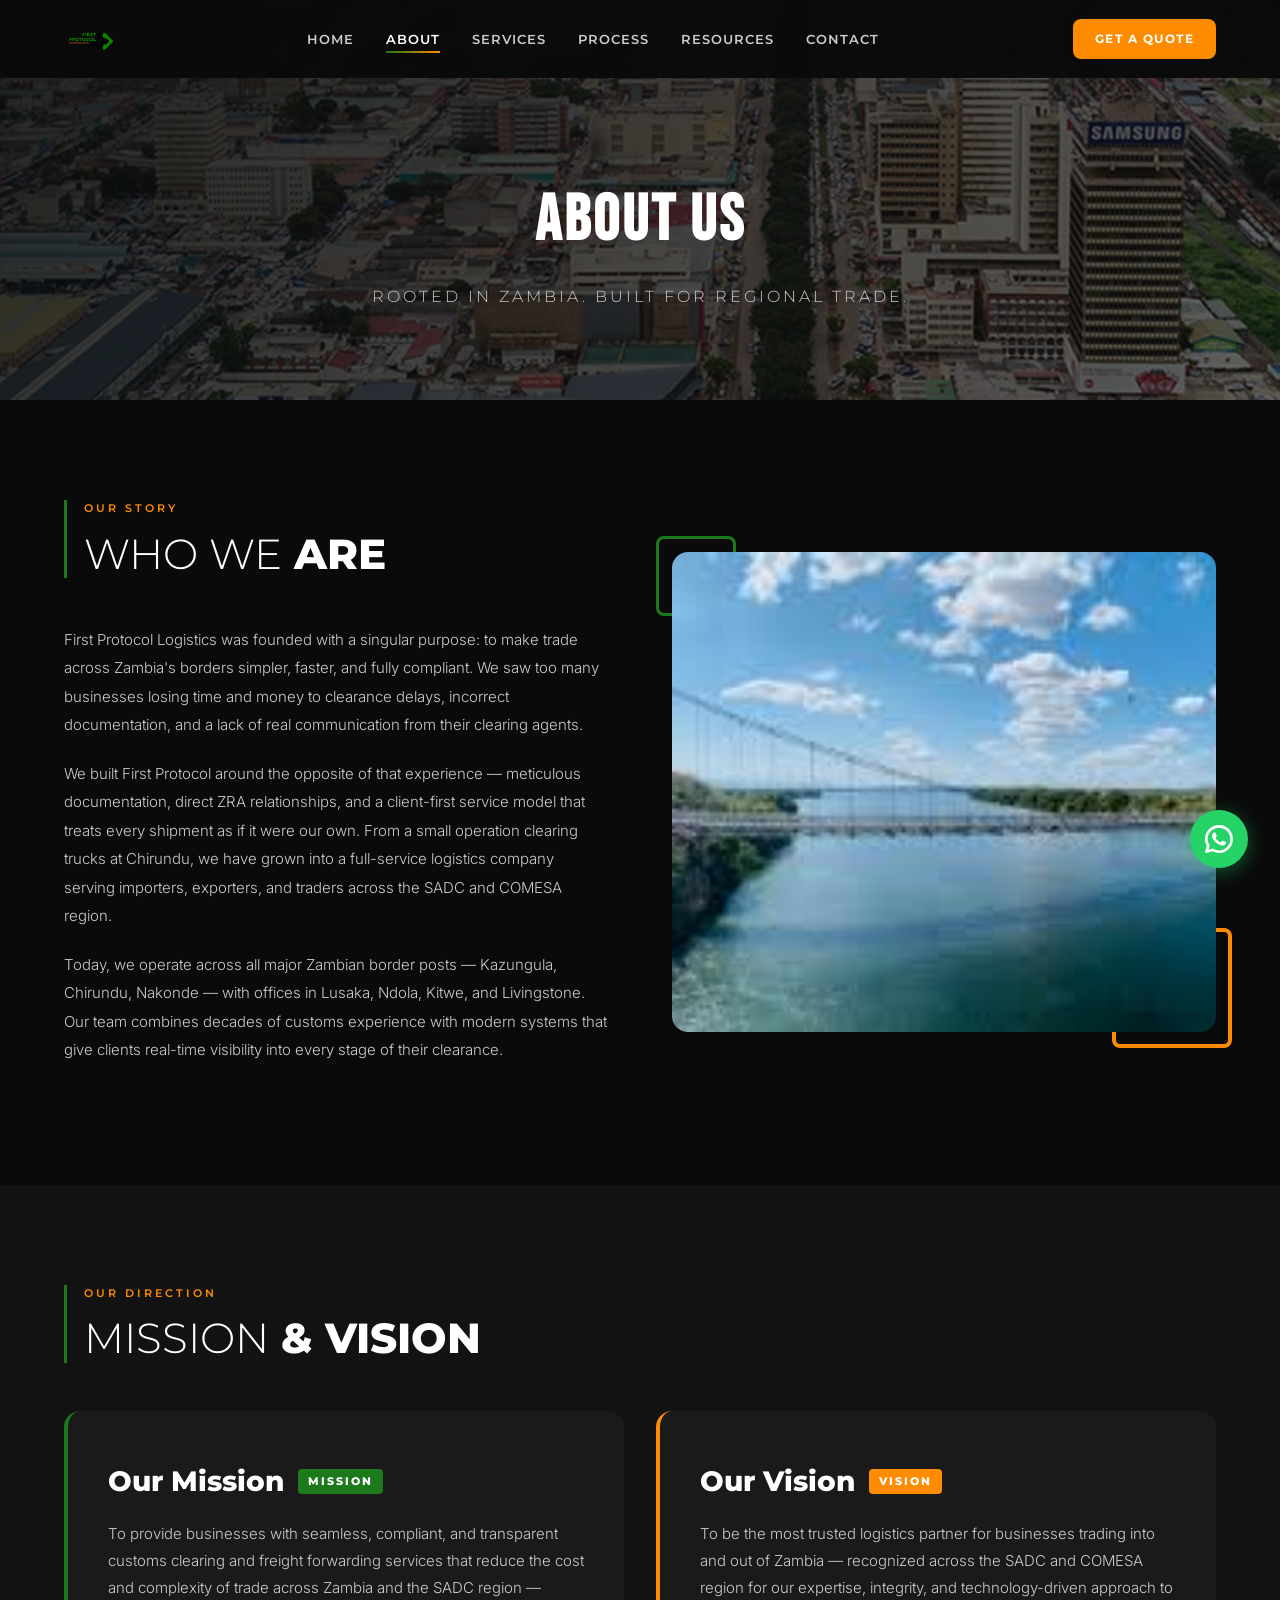
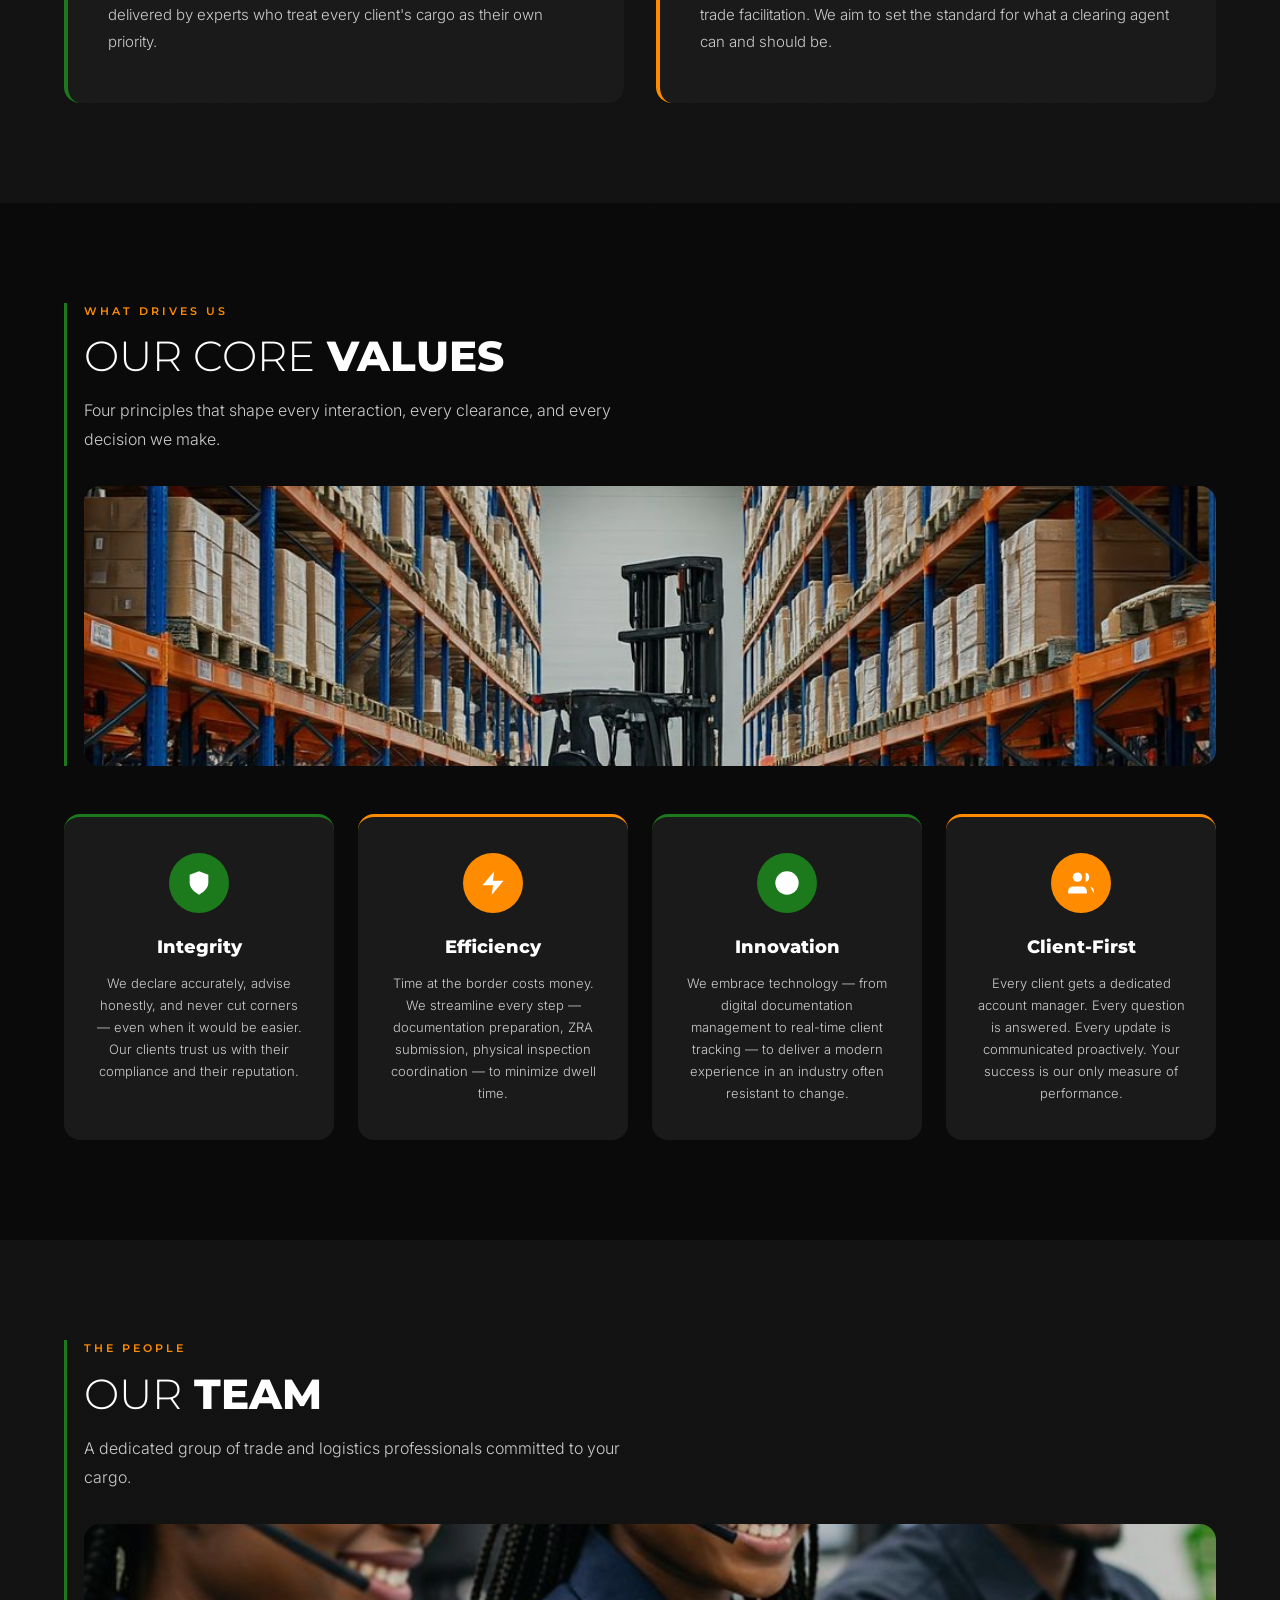
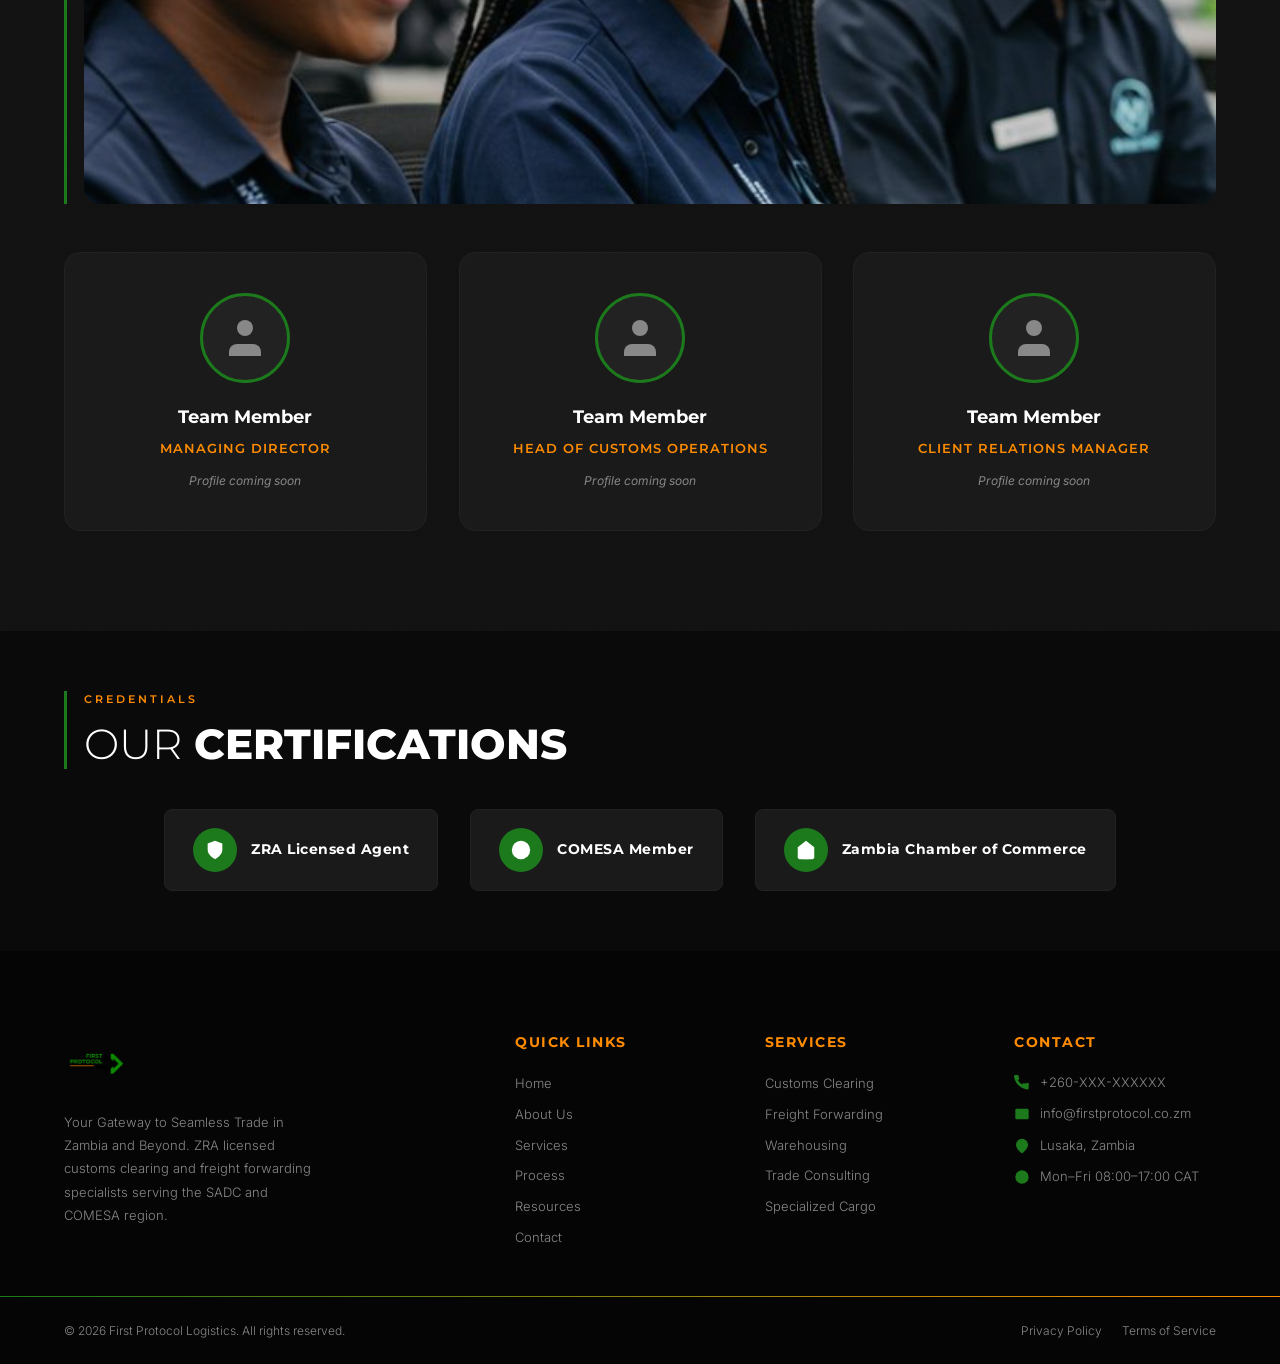
==== commit 8609070e: "Full audit and fix - video, images, performance all pages" ====
--- a/about.html
+++ b/about.html
@@ -109,6 +109,7 @@
         <span class="section-label">What Drives Us</span>
         <h2 class="section-title"><span class="thin">OUR CORE</span> <span class="bold">VALUES</span></h2>
         <p class="section-desc">Four principles that shape every interaction, every clearance, and every decision we make.</p>
+        <img src="assets/images/warehouse-2.jpg" alt="First Protocol Logistics Warehouse Operations" loading="lazy" class="section-accent-img">
       </div>
       <div class="values-grid">
         <div class="value-card-about tilt-card reveal" style="transition-delay: 0s">
@@ -150,6 +151,7 @@
         <span class="section-label">The People</span>
         <h2 class="section-title"><span class="thin">OUR</span> <span class="bold">TEAM</span></h2>
         <p class="section-desc">A dedicated group of trade and logistics professionals committed to your cargo.</p>
+        <img src="assets/images/team-office.jpg" alt="First Protocol Logistics Team Office" loading="lazy" class="section-accent-img">
       </div>
       <div class="team-grid">
         <div class="team-card tilt-card reveal" style="transition-delay: 0s">
@@ -215,7 +217,7 @@
     <div class="container">
       <div class="footer-grid">
         <div class="footer-brand">
-          <img src="assets/images/logo.png" alt="First Protocol Logistics">
+          <img src="assets/images/logo.png" alt="First Protocol Logistics" loading="lazy">
           <p>Your Gateway to Seamless Trade in Zambia and Beyond. ZRA licensed customs clearing and freight forwarding specialists serving the SADC and COMESA region.</p>
         </div>
         <div class="footer-col">
--- a/assets/css/style.css
+++ b/assets/css/style.css
@@ -370,11 +370,42 @@
 
 .hero-video {
   position: absolute;
-  inset: 0;
+  top: 0;
+  left: 0;
   width: 100%;
   height: 100%;
   object-fit: cover;
   z-index: 0;
+}
+
+.section-accent-img {
+  width: 100%;
+  max-height: 280px;
+  object-fit: cover;
+  border-radius: var(--border-radius-lg);
+  margin-top: 32px;
+  opacity: 0.85;
+}
+
+.freight-modes-imgs {
+  display: grid;
+  grid-template-columns: 1fr 1fr;
+  gap: 16px;
+  margin: 24px 0;
+}
+
+.freight-modes-imgs img {
+  width: 100%;
+  height: 140px;
+  object-fit: cover;
+  border-radius: var(--border-radius);
+  opacity: 0.9;
+}
+
+@media (max-width: 768px) {
+  .freight-modes-imgs {
+    grid-template-columns: 1fr;
+  }
 }
 
 .hero-overlay {
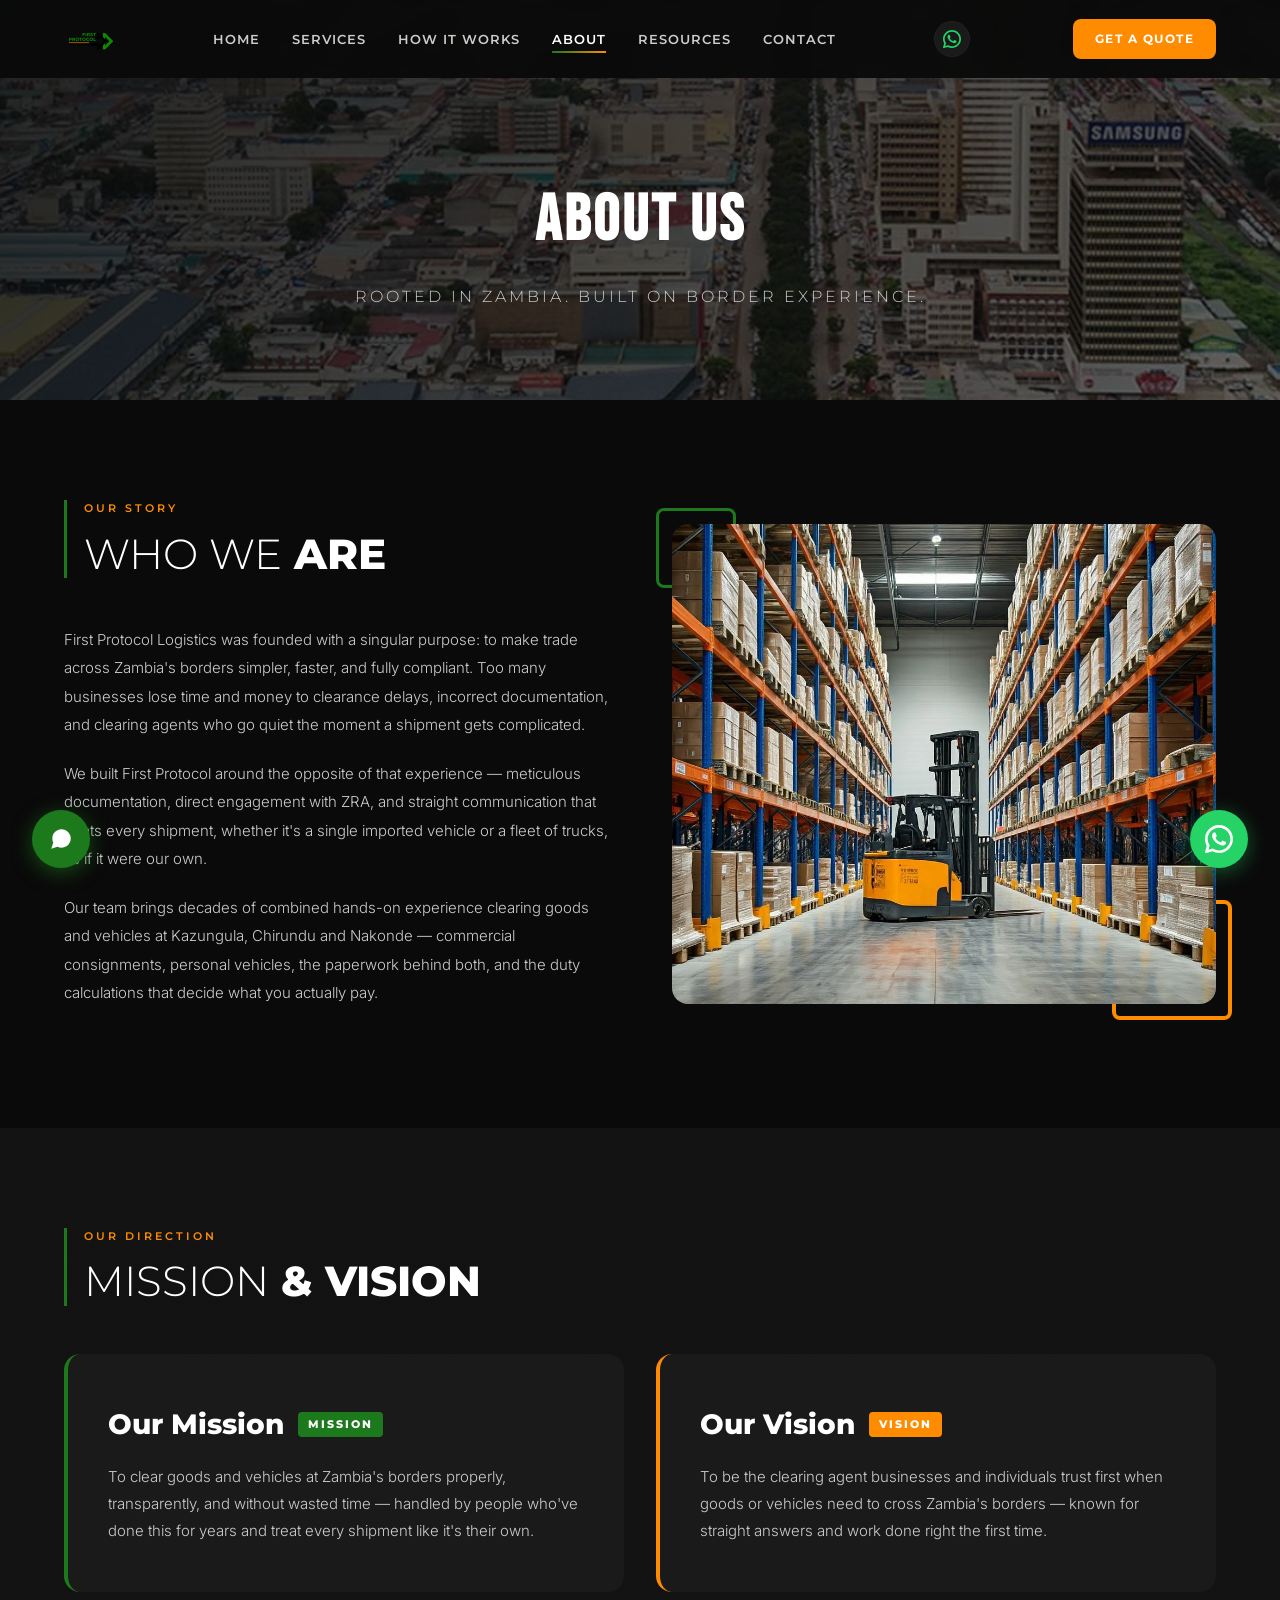
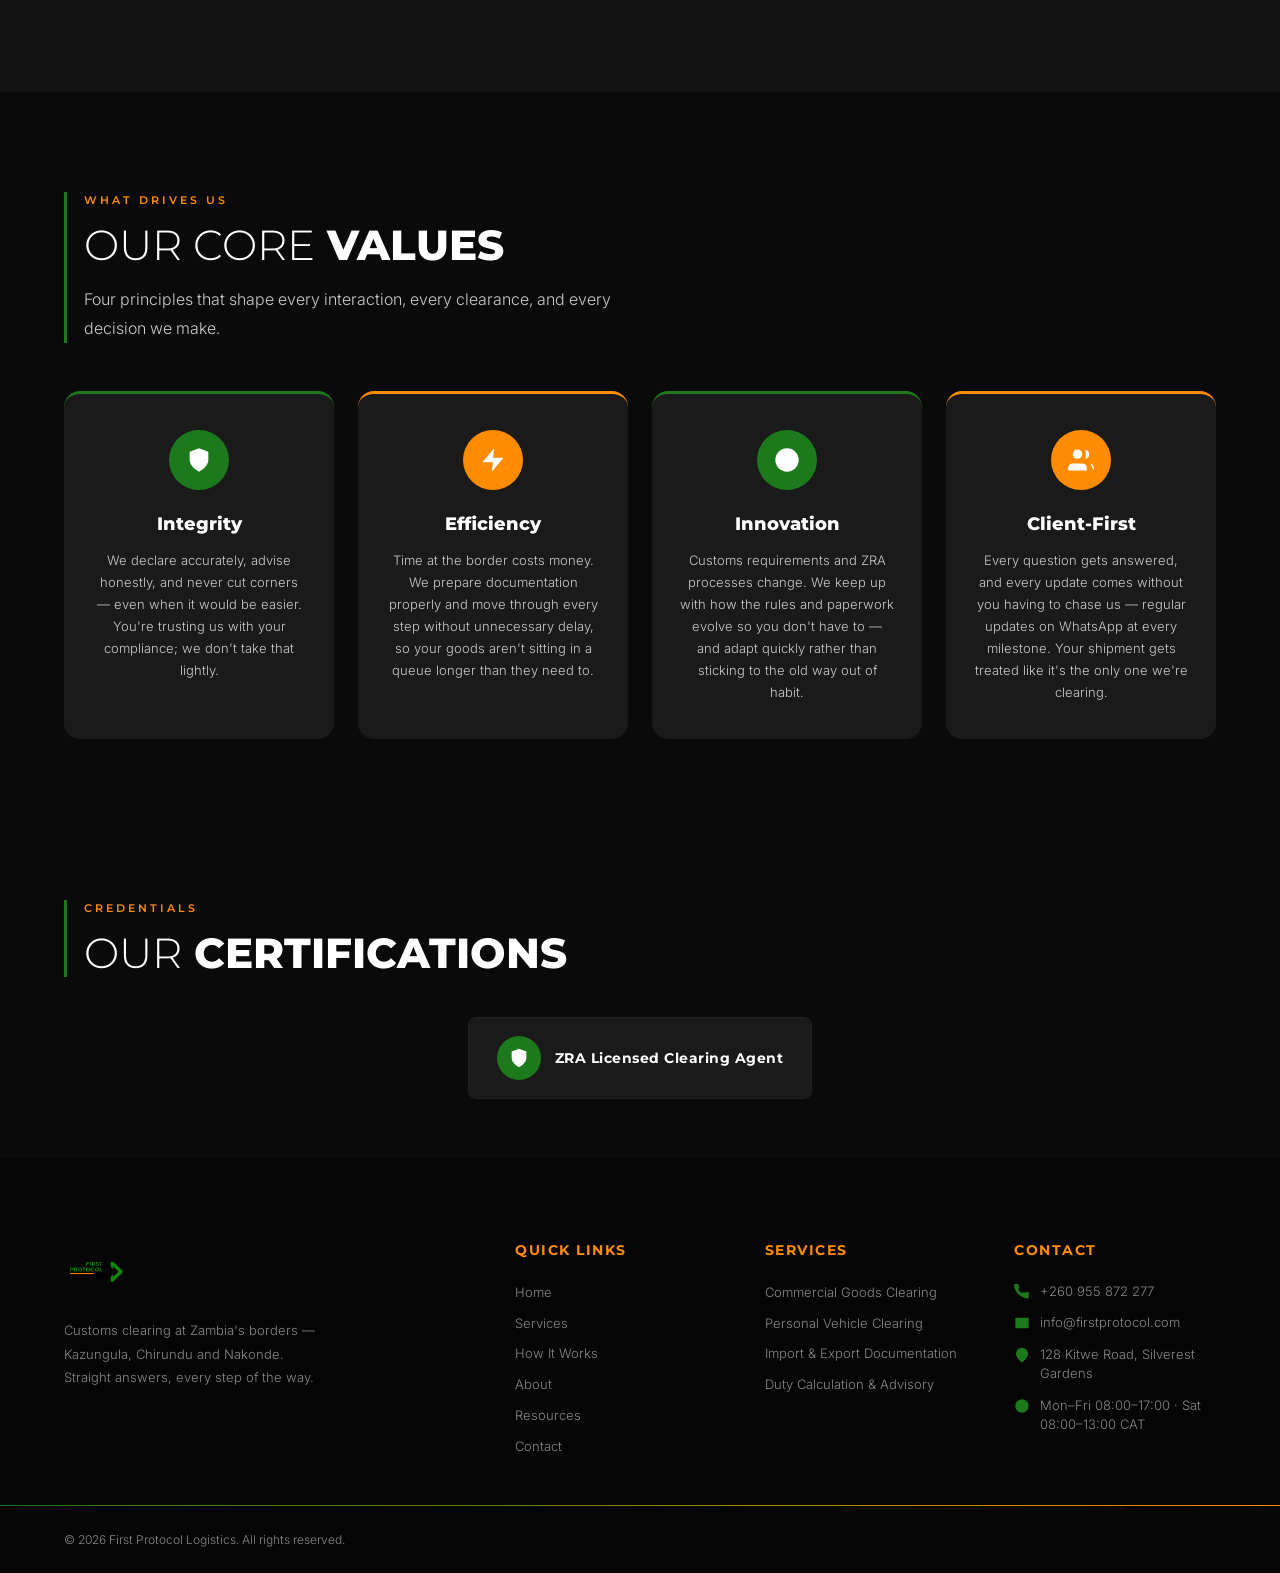
==== commit be0fbdf8: "Retrofit to 2026 design direction: real facts, four services, WhatsApp lead capture, map, help bot, " ====
--- a/about.html
+++ b/about.html
@@ -4,10 +4,11 @@
   <meta charset="UTF-8">
   <meta name="viewport" content="width=device-width, initial-scale=1.0">
   <title>About Us | First Protocol Logistics</title>
-  <meta name="description" content="About First Protocol Logistics — our story, mission, values, and team. Zambia's trusted ZRA-licensed customs clearing and freight forwarding company based in Lusaka.">
-  <meta name="keywords" content="customs clearing agent Zambia, freight forwarding Lusaka, ZRA clearing agent, import duty Zambia, SADC logistics">
+  <meta name="description" content="About First Protocol Logistics — decades of combined hands-on experience clearing goods and vehicles at Zambia's borders. Based in Silverest Gardens, Lusaka.">
+  <meta name="keywords" content="customs clearing agent Zambia, import duty Zambia, vehicle clearing Zambia, Kazungula border clearing, Chirundu border clearing, Nakonde border clearing">
   <meta property="og:title" content="About Us | First Protocol Logistics">
-  <meta property="og:description" content="Learn about First Protocol Logistics — our story, mission, and the values that drive Zambia's most trusted trade facilitation company.">
+  <meta property="og:description" content="Decades of combined hands-on experience clearing goods and vehicles at Kazungula, Chirundu and Nakonde.">
+  <link rel="icon" type="image/png" href="assets/images/favicon.png">
   <link rel="stylesheet" href="assets/css/style.css">
 </head>
 <body>
@@ -16,17 +17,20 @@
   <nav class="navbar" id="navbar">
     <div class="navbar-inner">
       <a href="index.html" class="navbar-logo">
-        <img src="assets/images/logo.png" alt="First Protocol Logistics">
+        <img src="assets/images/logo.webp" alt="First Protocol Logistics" height="50">
       </a>
       <div class="navbar-links">
         <a href="index.html">Home</a>
+        <a href="services.html">Services</a>
+        <a href="index.html#how-it-works">How It Works</a>
         <a href="about.html" class="active">About</a>
-        <a href="services.html">Services</a>
-        <a href="process.html">Process</a>
         <a href="resources.html">Resources</a>
         <a href="contact.html">Contact</a>
       </div>
-      <a href="contact.html" class="btn-nav">Get a Quote</a>
+      <a href="https://wa.me/260955872277" class="navbar-whatsapp" target="_blank" rel="noopener" aria-label="WhatsApp">
+        <svg viewBox="0 0 24 24"><path d="M17.472 14.382c-.297-.149-1.758-.867-2.03-.967-.273-.099-.471-.148-.67.15-.197.297-.767.966-.94 1.164-.173.199-.347.223-.644.075-.297-.15-1.255-.463-2.39-1.475-.883-.788-1.48-1.761-1.653-2.059-.173-.297-.018-.458.13-.606.134-.133.298-.347.446-.52.149-.174.198-.298.298-.497.099-.198.05-.371-.025-.52-.075-.149-.669-1.612-.916-2.207-.242-.579-.487-.5-.669-.51-.173-.008-.371-.01-.57-.01-.198 0-.52.074-.792.372-.272.297-1.04 1.016-1.04 2.479 0 1.462 1.065 2.875 1.213 3.074.149.198 2.096 3.2 5.077 4.487.709.306 1.262.489 1.694.625.712.227 1.36.195 1.871.118.571-.085 1.758-.719 2.006-1.413.248-.694.248-1.289.173-1.413-.074-.124-.272-.198-.57-.347z"/><path d="M12 0C5.373 0 0 5.373 0 12c0 2.12.555 4.107 1.528 5.833L.057 23.157a.75.75 0 00.921.921l5.324-1.471A11.944 11.944 0 0012 24c6.627 0 12-5.373 12-12S18.627 0 12 0zm0 21.75a9.706 9.706 0 01-4.952-1.356l-.355-.211-3.681 1.016 1.016-3.681-.211-.355A9.706 9.706 0 012.25 12C2.25 6.615 6.615 2.25 12 2.25S21.75 6.615 21.75 12 17.385 21.75 12 21.75z"/></svg>
+      </a>
+      <a href="index.html#quote" class="btn-nav">Get a Quote</a>
       <button class="hamburger" id="hamburger" aria-label="Open menu">
         <span></span>
         <span></span>
@@ -38,21 +42,25 @@
   <!-- MOBILE MENU -->
   <div class="mobile-menu" id="mobile-menu">
     <a href="index.html">Home</a>
+    <a href="services.html">Services</a>
+    <a href="index.html#how-it-works">How It Works</a>
     <a href="about.html">About</a>
-    <a href="services.html">Services</a>
-    <a href="process.html">Process</a>
     <a href="resources.html">Resources</a>
     <a href="contact.html">Contact</a>
-    <a href="contact.html" class="btn-nav">Get a Quote</a>
+    <a href="https://wa.me/260955872277" class="mobile-menu-whatsapp" target="_blank" rel="noopener">
+      <svg viewBox="0 0 24 24"><path d="M17.472 14.382c-.297-.149-1.758-.867-2.03-.967-.273-.099-.471-.148-.67.15-.197.297-.767.966-.94 1.164-.173.199-.347.223-.644.075-.297-.15-1.255-.463-2.39-1.475-.883-.788-1.48-1.761-1.653-2.059-.173-.297-.018-.458.13-.606.134-.133.298-.347.446-.52.149-.174.198-.298.298-.497.099-.198.05-.371-.025-.52-.075-.149-.669-1.612-.916-2.207-.242-.579-.487-.5-.669-.51-.173-.008-.371-.01-.57-.01-.198 0-.52.074-.792.372-.272.297-1.04 1.016-1.04 2.479 0 1.462 1.065 2.875 1.213 3.074.149.198 2.096 3.2 5.077 4.487.709.306 1.262.489 1.694.625.712.227 1.36.195 1.871.118.571-.085 1.758-.719 2.006-1.413.248-.694.248-1.289.173-1.413-.074-.124-.272-.198-.57-.347z"/><path d="M12 0C5.373 0 0 5.373 0 12c0 2.12.555 4.107 1.528 5.833L.057 23.157a.75.75 0 00.921.921l5.324-1.471A11.944 11.944 0 0012 24c6.627 0 12-5.373 12-12S18.627 0 12 0zm0 21.75a9.706 9.706 0 01-4.952-1.356l-.355-.211-3.681 1.016 1.016-3.681-.211-.355A9.706 9.706 0 012.25 12C2.25 6.615 6.615 2.25 12 2.25S21.75 6.615 21.75 12 17.385 21.75 12 21.75z"/></svg>
+      WhatsApp
+    </a>
+    <a href="index.html#quote" class="btn-nav">Get a Quote</a>
   </div>
 
   <!-- PAGE HERO -->
   <section class="page-hero">
-    <div class="page-hero-bg" style="background-image: url('assets/images/about-lusaka-1.jpg')"></div>
+    <div class="page-hero-bg" style="background-image: url('assets/images/about-lusaka-1.webp')"></div>
     <div class="page-hero-overlay"></div>
     <div class="page-hero-content">
       <h1 class="page-hero-title">ABOUT US</h1>
-      <p class="page-hero-sub">Rooted in Zambia. Built for Regional Trade.</p>
+      <p class="page-hero-sub">Rooted in Zambia. Built on Border Experience.</p>
     </div>
   </section>
 
@@ -65,12 +73,12 @@
             <span class="section-label">Our Story</span>
             <h2 class="section-title"><span class="thin">WHO WE</span> <span class="bold">ARE</span></h2>
           </div>
-          <p class="reveal">First Protocol Logistics was founded with a singular purpose: to make trade across Zambia's borders simpler, faster, and fully compliant. We saw too many businesses losing time and money to clearance delays, incorrect documentation, and a lack of real communication from their clearing agents.</p>
-          <p class="reveal" style="transition-delay: 0.1s">We built First Protocol around the opposite of that experience — meticulous documentation, direct ZRA relationships, and a client-first service model that treats every shipment as if it were our own. From a small operation clearing trucks at Chirundu, we have grown into a full-service logistics company serving importers, exporters, and traders across the SADC and COMESA region.</p>
-          <p class="reveal" style="transition-delay: 0.2s">Today, we operate across all major Zambian border posts — Kazungula, Chirundu, Nakonde — with offices in Lusaka, Ndola, Kitwe, and Livingstone. Our team combines decades of customs experience with modern systems that give clients real-time visibility into every stage of their clearance.</p>
+          <p class="reveal">First Protocol Logistics was founded with a singular purpose: to make trade across Zambia's borders simpler, faster, and fully compliant. Too many businesses lose time and money to clearance delays, incorrect documentation, and clearing agents who go quiet the moment a shipment gets complicated.</p>
+          <p class="reveal" style="transition-delay: 0.1s">We built First Protocol around the opposite of that experience — meticulous documentation, direct engagement with ZRA, and straight communication that treats every shipment, whether it's a single imported vehicle or a fleet of trucks, as if it were our own.</p>
+          <p class="reveal" style="transition-delay: 0.2s">Our team brings decades of combined hands-on experience clearing goods and vehicles at Kazungula, Chirundu and Nakonde — commercial consignments, personal vehicles, the paperwork behind both, and the duty calculations that decide what you actually pay.</p>
         </div>
         <div class="story-image-wrap reveal reveal-right">
-          <img src="assets/images/border-chirundu-2.jpg" alt="Chirundu Border Post" loading="lazy">
+          <img src="assets/images/warehouse-2.webp" alt="First Protocol Logistics operations" loading="lazy">
         </div>
       </div>
     </div>
@@ -89,14 +97,14 @@
             Our Mission
             <span class="badge">MISSION</span>
           </h3>
-          <p>To provide businesses with seamless, compliant, and transparent customs clearing and freight forwarding services that reduce the cost and complexity of trade across Zambia and the SADC region — delivered by experts who treat every client's cargo as their own priority.</p>
+          <p>To clear goods and vehicles at Zambia's borders properly, transparently, and without wasted time — handled by people who've done this for years and treat every shipment like it's their own.</p>
         </div>
         <div class="mv-card vision tilt-card reveal" style="transition-delay: 0.15s">
           <h3>
             Our Vision
             <span class="badge">VISION</span>
           </h3>
-          <p>To be the most trusted logistics partner for businesses trading into and out of Zambia — recognized across the SADC and COMESA region for our expertise, integrity, and technology-driven approach to trade facilitation. We aim to set the standard for what a clearing agent can and should be.</p>
+          <p>To be the clearing agent businesses and individuals trust first when goods or vehicles need to cross Zambia's borders — known for straight answers and work done right the first time.</p>
         </div>
       </div>
     </div>
@@ -109,7 +117,6 @@
         <span class="section-label">What Drives Us</span>
         <h2 class="section-title"><span class="thin">OUR CORE</span> <span class="bold">VALUES</span></h2>
         <p class="section-desc">Four principles that shape every interaction, every clearance, and every decision we make.</p>
-        <img src="assets/images/warehouse-2.jpg" alt="First Protocol Logistics Warehouse Operations" loading="lazy" class="section-accent-img">
       </div>
       <div class="values-grid">
         <div class="value-card-about tilt-card reveal" style="transition-delay: 0s">
@@ -117,66 +124,28 @@
             <svg viewBox="0 0 24 24"><path d="M12 22s8-4 8-10V5l-8-3-8 3v7c0 6 8 10 8 10z"/></svg>
           </div>
           <h3>Integrity</h3>
-          <p>We declare accurately, advise honestly, and never cut corners — even when it would be easier. Our clients trust us with their compliance and their reputation.</p>
+          <p>We declare accurately, advise honestly, and never cut corners — even when it would be easier. You're trusting us with your compliance; we don't take that lightly.</p>
         </div>
         <div class="value-card-about tilt-card reveal" style="transition-delay: 0.1s">
           <div class="value-icon-about">
             <svg viewBox="0 0 24 24"><path d="M13 2L3 14h9l-1 8 10-12h-9l1-8z"/></svg>
           </div>
           <h3>Efficiency</h3>
-          <p>Time at the border costs money. We streamline every step — documentation preparation, ZRA submission, physical inspection coordination — to minimize dwell time.</p>
+          <p>Time at the border costs money. We prepare documentation properly and move through every step without unnecessary delay, so your goods aren't sitting in a queue longer than they need to.</p>
         </div>
         <div class="value-card-about tilt-card reveal" style="transition-delay: 0.2s">
           <div class="value-icon-about">
             <svg viewBox="0 0 24 24"><circle cx="12" cy="12" r="10"/><path d="M12 8v4l3 3"/></svg>
           </div>
           <h3>Innovation</h3>
-          <p>We embrace technology — from digital documentation management to real-time client tracking — to deliver a modern experience in an industry often resistant to change.</p>
+          <p>Customs requirements and ZRA processes change. We keep up with how the rules and paperwork evolve so you don't have to — and adapt quickly rather than sticking to the old way out of habit.</p>
         </div>
         <div class="value-card-about tilt-card reveal" style="transition-delay: 0.3s">
           <div class="value-icon-about">
             <svg viewBox="0 0 24 24"><path d="M17 21v-2a4 4 0 00-4-4H5a4 4 0 00-4 4v2"/><circle cx="9" cy="7" r="4"/><path d="M23 21v-2a4 4 0 00-3-3.87"/><path d="M16 3.13a4 4 0 010 7.75"/></svg>
           </div>
           <h3>Client-First</h3>
-          <p>Every client gets a dedicated account manager. Every question is answered. Every update is communicated proactively. Your success is our only measure of performance.</p>
-        </div>
-      </div>
-    </div>
-  </section>
-
-  <!-- TEAM -->
-  <section class="team-section texture-overlay">
-    <div class="container">
-      <div class="section-heading-wrap reveal reveal-left">
-        <span class="section-label">The People</span>
-        <h2 class="section-title"><span class="thin">OUR</span> <span class="bold">TEAM</span></h2>
-        <p class="section-desc">A dedicated group of trade and logistics professionals committed to your cargo.</p>
-        <img src="assets/images/team-office.jpg" alt="First Protocol Logistics Team Office" loading="lazy" class="section-accent-img">
-      </div>
-      <div class="team-grid">
-        <div class="team-card tilt-card reveal" style="transition-delay: 0s">
-          <div class="team-avatar">
-            <svg viewBox="0 0 24 24"><path d="M20 21v-2a4 4 0 00-4-4H8a4 4 0 00-4 4v2"/><circle cx="12" cy="7" r="4"/></svg>
-          </div>
-          <h3>Team Member</h3>
-          <div class="role">Managing Director</div>
-          <p class="coming-soon">Profile coming soon</p>
-        </div>
-        <div class="team-card tilt-card reveal" style="transition-delay: 0.1s">
-          <div class="team-avatar">
-            <svg viewBox="0 0 24 24"><path d="M20 21v-2a4 4 0 00-4-4H8a4 4 0 00-4 4v2"/><circle cx="12" cy="7" r="4"/></svg>
-          </div>
-          <h3>Team Member</h3>
-          <div class="role">Head of Customs Operations</div>
-          <p class="coming-soon">Profile coming soon</p>
-        </div>
-        <div class="team-card tilt-card reveal" style="transition-delay: 0.2s">
-          <div class="team-avatar">
-            <svg viewBox="0 0 24 24"><path d="M20 21v-2a4 4 0 00-4-4H8a4 4 0 00-4 4v2"/><circle cx="12" cy="7" r="4"/></svg>
-          </div>
-          <h3>Team Member</h3>
-          <div class="role">Client Relations Manager</div>
-          <p class="coming-soon">Profile coming soon</p>
+          <p>Every question gets answered, and every update comes without you having to chase us — regular updates on WhatsApp at every milestone. Your shipment gets treated like it's the only one we're clearing.</p>
         </div>
       </div>
     </div>
@@ -194,19 +163,7 @@
           <div class="cert-badge-icon">
             <svg viewBox="0 0 24 24"><path d="M12 22s8-4 8-10V5l-8-3-8 3v7c0 6 8 10 8 10z"/></svg>
           </div>
-          <span>ZRA Licensed Agent</span>
-        </div>
-        <div class="cert-badge reveal" style="transition-delay: 0.1s">
-          <div class="cert-badge-icon">
-            <svg viewBox="0 0 24 24"><circle cx="12" cy="12" r="10"/><path d="M2 12h20M12 2a15.3 15.3 0 010 20M12 2a15.3 15.3 0 000 20"/></svg>
-          </div>
-          <span>COMESA Member</span>
-        </div>
-        <div class="cert-badge reveal" style="transition-delay: 0.2s">
-          <div class="cert-badge-icon">
-            <svg viewBox="0 0 24 24"><path d="M3 9l9-7 9 7v11a2 2 0 01-2 2H5a2 2 0 01-2-2z"/><polyline points="9 22 9 12 15 12 15 22"/></svg>
-          </div>
-          <span>Zambia Chamber of Commerce</span>
+          <span>ZRA Licensed Clearing Agent</span>
         </div>
       </div>
     </div>
@@ -217,16 +174,16 @@
     <div class="container">
       <div class="footer-grid">
         <div class="footer-brand">
-          <img src="assets/images/logo.png" alt="First Protocol Logistics" loading="lazy">
-          <p>Your Gateway to Seamless Trade in Zambia and Beyond. ZRA licensed customs clearing and freight forwarding specialists serving the SADC and COMESA region.</p>
+          <img src="assets/images/logo.webp" alt="First Protocol Logistics" loading="lazy" height="60">
+          <p>Customs clearing at Zambia's borders — Kazungula, Chirundu and Nakonde. Straight answers, every step of the way.</p>
         </div>
         <div class="footer-col">
           <h4>Quick Links</h4>
           <div class="footer-links">
             <a href="index.html">Home</a>
-            <a href="about.html">About Us</a>
             <a href="services.html">Services</a>
-            <a href="process.html">Process</a>
+            <a href="index.html#how-it-works">How It Works</a>
+            <a href="about.html">About</a>
             <a href="resources.html">Resources</a>
             <a href="contact.html">Contact</a>
           </div>
@@ -234,11 +191,10 @@
         <div class="footer-col">
           <h4>Services</h4>
           <div class="footer-links">
-            <a href="services.html">Customs Clearing</a>
-            <a href="services.html">Freight Forwarding</a>
-            <a href="services.html">Warehousing</a>
-            <a href="services.html">Trade Consulting</a>
-            <a href="services.html">Specialized Cargo</a>
+            <a href="services.html#commercial">Commercial Goods Clearing</a>
+            <a href="services.html#vehicles">Personal Vehicle Clearing</a>
+            <a href="services.html#documentation">Import &amp; Export Documentation</a>
+            <a href="services.html#duty">Duty Calculation &amp; Advisory</a>
           </div>
         </div>
         <div class="footer-col">
@@ -246,19 +202,19 @@
           <div class="footer-contact-list">
             <div class="footer-contact-item">
               <svg viewBox="0 0 24 24"><path d="M22 16.92v3a2 2 0 01-2.18 2 19.79 19.79 0 01-8.63-3.07A19.5 19.5 0 013.07 10.8a19.79 19.79 0 01-3.07-8.6A2 2 0 012 0h3a2 2 0 012 1.72c.127.96.361 1.903.7 2.81a2 2 0 01-.45 2.11L6.09 7.91a16 16 0 006 6l1.27-1.27a2 2 0 012.11-.45c.907.339 1.85.573 2.81.7A2 2 0 0122 14.92z"/></svg>
-              <a href="tel:+260XXXXXXXXX">+260-XXX-XXXXXX</a>
+              <a href="tel:+260955872277">+260 955 872 277</a>
             </div>
             <div class="footer-contact-item">
               <svg viewBox="0 0 24 24"><path d="M4 4h16c1.1 0 2 .9 2 2v12c0 1.1-.9 2-2 2H4c-1.1 0-2-.9-2-2V6c0-1.1.9-2 2-2z"/><polyline points="22,6 12,13 2,6"/></svg>
-              <a href="mailto:info@firstprotocol.co.zm">info@firstprotocol.co.zm</a>
+              <a href="mailto:info@firstprotocol.com">info@firstprotocol.com</a>
             </div>
             <div class="footer-contact-item">
               <svg viewBox="0 0 24 24"><path d="M21 10c0 7-9 13-9 13s-9-6-9-13a9 9 0 0118 0z"/><circle cx="12" cy="10" r="3"/></svg>
-              <span>Lusaka, Zambia</span>
+              <span>128 Kitwe Road, Silverest Gardens</span>
             </div>
             <div class="footer-contact-item">
               <svg viewBox="0 0 24 24"><circle cx="12" cy="12" r="10"/><polyline points="12 6 12 12 16 14"/></svg>
-              <span>Mon–Fri 08:00–17:00 CAT</span>
+              <span>Mon–Fri 08:00–17:00 · Sat 08:00–13:00 CAT</span>
             </div>
           </div>
         </div>
@@ -268,21 +224,60 @@
       <div class="container">
         <div class="footer-bottom-inner">
           <p>&copy; 2026 First Protocol Logistics. All rights reserved.</p>
-          <div class="footer-bottom-links">
-            <a href="#">Privacy Policy</a>
-            <a href="#">Terms of Service</a>
-          </div>
         </div>
       </div>
     </div>
   </footer>
 
   <!-- WHATSAPP FLOAT -->
-  <a href="https://wa.me/260XXXXXXXXX" class="whatsapp-float" target="_blank" rel="noopener">
+  <a href="https://wa.me/260955872277" class="whatsapp-float" target="_blank" rel="noopener">
     <svg viewBox="0 0 24 24"><path d="M17.472 14.382c-.297-.149-1.758-.867-2.03-.967-.273-.099-.471-.148-.67.15-.197.297-.767.966-.94 1.164-.173.199-.347.223-.644.075-.297-.15-1.255-.463-2.39-1.475-.883-.788-1.48-1.761-1.653-2.059-.173-.297-.018-.458.13-.606.134-.133.298-.347.446-.52.149-.174.198-.298.298-.497.099-.198.05-.371-.025-.52-.075-.149-.669-1.612-.916-2.207-.242-.579-.487-.5-.669-.51-.173-.008-.371-.01-.57-.01-.198 0-.52.074-.792.372-.272.297-1.04 1.016-1.04 2.479 0 1.462 1.065 2.875 1.213 3.074.149.198 2.096 3.2 5.077 4.487.709.306 1.262.489 1.694.625.712.227 1.36.195 1.871.118.571-.085 1.758-.719 2.006-1.413.248-.694.248-1.289.173-1.413-.074-.124-.272-.198-.57-.347z"/><path d="M12 0C5.373 0 0 5.373 0 12c0 2.12.555 4.107 1.528 5.833L.057 23.157a.75.75 0 00.921.921l5.324-1.471A11.944 11.944 0 0012 24c6.627 0 12-5.373 12-12S18.627 0 12 0zm0 21.75a9.706 9.706 0 01-4.952-1.356l-.355-.211-3.681 1.016 1.016-3.681-.211-.355A9.706 9.706 0 012.25 12C2.25 6.615 6.615 2.25 12 2.25S21.75 6.615 21.75 12 17.385 21.75 12 21.75z"/></svg>
     <span class="whatsapp-tooltip">Chat on WhatsApp</span>
   </a>
 
+  <!-- HELP BOT -->
+  <button class="helpbot-toggle" id="helpbot-toggle" aria-label="Quick answers">
+    <svg viewBox="0 0 24 24"><path d="M21 11.5a8.38 8.38 0 01-.9 3.8 8.5 8.5 0 01-7.6 4.7 8.38 8.38 0 01-3.8-.9L3 21l1.9-5.7a8.38 8.38 0 01-.9-3.8 8.5 8.5 0 014.7-7.6 8.38 8.38 0 013.8-.9h.5a8.48 8.48 0 018 8v.5z"/></svg>
+  </button>
+  <div class="helpbot-panel" id="helpbot-panel">
+    <div class="helpbot-header">
+      <h4>Quick Answers</h4>
+    </div>
+    <div class="helpbot-body">
+      <div class="helpbot-question-list">
+        <button class="helpbot-q-btn" data-answer="ans-docs">What documents do I need?</button>
+        <button class="helpbot-q-btn" data-answer="ans-borders">Which borders do you cover?</button>
+        <button class="helpbot-q-btn" data-answer="ans-cost">How much will clearing cost?</button>
+        <button class="helpbot-q-btn" data-answer="ans-office">Where is your office?</button>
+      </div>
+
+      <div class="helpbot-answer" id="ans-docs">
+        <button class="helpbot-back">&larr; Back</button>
+        <p>For most clearances: commercial invoice, packing list, transport document (bill of lading or manifest) and your TPIN. Vehicles also need the export certificate and title. Send us what you have and we'll confirm what's missing.</p>
+        <a href="https://wa.me/260955872277?text=Hello%20First%20Protocol%2C%20I%20have%20a%20question%20about%20clearing%20my%20goods." class="helpbot-wa-btn" target="_blank" rel="noopener">Chat on WhatsApp</a>
+      </div>
+      <div class="helpbot-answer" id="ans-borders">
+        <button class="helpbot-back">&larr; Back</button>
+        <p>Kazungula, Chirundu and Nakonde — and we can advise on other entry points. Tell us your route.</p>
+        <a href="https://wa.me/260955872277?text=Hello%20First%20Protocol%2C%20I%20have%20a%20question%20about%20clearing%20my%20goods." class="helpbot-wa-btn" target="_blank" rel="noopener">Chat on WhatsApp</a>
+      </div>
+      <div class="helpbot-answer" id="ans-cost">
+        <button class="helpbot-back">&larr; Back</button>
+        <p>It depends on the goods, their value and the duty rates — quoting blind would mislead you. Send the details on WhatsApp and you'll get a straight answer fast.</p>
+        <a href="https://wa.me/260955872277?text=Hello%20First%20Protocol%2C%20I%20have%20a%20question%20about%20clearing%20my%20goods." class="helpbot-wa-btn" target="_blank" rel="noopener">Chat on WhatsApp</a>
+      </div>
+      <div class="helpbot-answer" id="ans-office">
+        <button class="helpbot-back">&larr; Back</button>
+        <p>128 Kitwe Road, Silverest Gardens. Turn right into Kitwe Road — last house on your right. Mon–Fri 08:00–17:00, Sat 08:00–13:00.</p>
+        <a href="https://www.google.com/maps/dir/?api=1&destination=-15.377421,28.472965" class="helpbot-map-link" target="_blank" rel="noopener">Open in Google Maps</a>
+        <a href="https://wa.me/260955872277?text=Hello%20First%20Protocol%2C%20I%20have%20a%20question%20about%20clearing%20my%20goods." class="helpbot-wa-btn" target="_blank" rel="noopener">Chat on WhatsApp</a>
+      </div>
+    </div>
+    <div class="helpbot-footer">
+      <a href="https://wa.me/260955872277?text=Hello%20First%20Protocol%2C%20I%20have%20a%20question%20about%20clearing%20my%20goods." target="_blank" rel="noopener">Prefer a human? Chat on WhatsApp</a>
+    </div>
+  </div>
+
   <script src="assets/js/main.js"></script>
 </body>
 </html>
--- a/assets/css/style.css
+++ b/assets/css/style.css
@@ -189,6 +189,57 @@
   width: 100%;
 }
 
+.navbar-whatsapp {
+  display: flex;
+  align-items: center;
+  justify-content: center;
+  width: 36px;
+  height: 36px;
+  border-radius: 50%;
+  background: var(--black-3);
+  border: 1px solid var(--black-4);
+  transition: var(--transition);
+  margin-right: 4px;
+  flex-shrink: 0;
+}
+
+.navbar-whatsapp svg {
+  width: 18px;
+  height: 18px;
+  fill: #25D366;
+}
+
+.navbar-whatsapp:hover {
+  background: #25D366;
+  border-color: #25D366;
+  transform: scale(1.08);
+}
+
+.navbar-whatsapp:hover svg {
+  fill: var(--white);
+}
+
+.mobile-menu-whatsapp {
+  display: inline-flex;
+  align-items: center;
+  gap: 10px;
+  background: #25D366;
+  color: var(--white) !important;
+  font-family: var(--font-heading);
+  font-weight: 700;
+  font-size: 14px !important;
+  letter-spacing: 1px;
+  text-transform: uppercase;
+  padding: 12px 24px;
+  border-radius: var(--border-radius);
+}
+
+.mobile-menu-whatsapp svg {
+  width: 18px;
+  height: 18px;
+  fill: var(--white);
+}
+
 .btn-nav {
   font-family: var(--font-heading);
   font-weight: 700;
@@ -540,34 +591,6 @@
   text-transform: uppercase;
 }
 
-/* Process hero — CSS geometric pattern */
-.process-hero-pattern {
-  position: absolute;
-  inset: 0;
-  background-color: var(--black-2);
-  z-index: 0;
-  overflow: hidden;
-}
-
-.process-hero-pattern::before {
-  content: '';
-  position: absolute;
-  inset: -50%;
-  background-image:
-    linear-gradient(var(--green) 1px, transparent 1px),
-    linear-gradient(90deg, var(--green) 1px, transparent 1px);
-  background-size: 60px 60px;
-  opacity: 0.06;
-  transform: rotate(15deg);
-}
-
-.process-hero-pattern::after {
-  content: '';
-  position: absolute;
-  inset: 0;
-  background: linear-gradient(135deg, rgba(10, 10, 10, 0.7) 0%, rgba(10, 10, 10, 0.4) 100%);
-}
-
 /* =============================================
    MARQUEE TICKER
    ============================================= */
@@ -925,151 +948,6 @@
 }
 
 /* =============================================
-   STATS BAR
-   ============================================= */
-
-.stats-bar {
-  background: var(--black-3);
-  padding: 80px 0;
-}
-
-.stats-grid {
-  display: grid;
-  grid-template-columns: repeat(3, 1fr);
-  gap: 24px;
-  text-align: center;
-}
-
-.stat-item {
-  padding: 32px;
-  border-right: 1px solid var(--black-4);
-}
-
-.stat-item:last-child {
-  border-right: none;
-}
-
-.stat-number {
-  font-family: var(--font-display);
-  font-size: 72px;
-  color: var(--orange);
-  line-height: 1;
-  margin-bottom: 8px;
-}
-
-.stat-suffix {
-  font-family: var(--font-display);
-  font-size: 36px;
-  color: var(--green);
-}
-
-.stat-label {
-  font-family: var(--font-heading);
-  font-weight: 300;
-  font-size: 13px;
-  letter-spacing: 2px;
-  color: var(--muted);
-  text-transform: uppercase;
-}
-
-/* =============================================
-   TESTIMONIALS
-   ============================================= */
-
-.testimonials {
-  background: var(--black);
-  padding: var(--section-padding);
-}
-
-.testimonials-grid {
-  display: grid;
-  grid-template-columns: repeat(3, 1fr);
-  gap: 28px;
-}
-
-.testimonial-card {
-  background: rgba(26, 26, 26, 0.8);
-  backdrop-filter: blur(10px);
-  border-radius: var(--border-radius-lg);
-  padding: 36px;
-  border: 1px solid rgba(28, 122, 28, 0.2);
-  position: relative;
-  overflow: hidden;
-  will-change: transform;
-  transition: transform 0.1s ease;
-}
-
-.testimonial-card::before {
-  content: '';
-  position: absolute;
-  top: 0;
-  left: 0;
-  right: 0;
-  height: 2px;
-  background: linear-gradient(90deg, var(--green), var(--orange));
-}
-
-.testimonial-card:nth-child(even) {
-  border-color: rgba(255, 140, 0, 0.2);
-}
-
-.quote-mark {
-  font-family: var(--font-display);
-  font-size: 80px;
-  line-height: 0.6;
-  color: var(--green);
-  opacity: 0.3;
-  margin-bottom: 20px;
-  display: block;
-}
-
-.testimonial-card p {
-  font-size: 14px;
-  font-weight: 300;
-  color: var(--muted);
-  line-height: 1.8;
-  margin-bottom: 24px;
-  font-style: italic;
-}
-
-.testimonial-author {
-  display: flex;
-  align-items: center;
-  gap: 14px;
-}
-
-.author-avatar {
-  width: 44px;
-  height: 44px;
-  border-radius: 50%;
-  background: var(--black-4);
-  border: 2px solid var(--green);
-  display: flex;
-  align-items: center;
-  justify-content: center;
-  flex-shrink: 0;
-}
-
-.author-avatar svg {
-  width: 24px;
-  height: 24px;
-  fill: var(--muted-dark);
-}
-
-.author-name {
-  font-family: var(--font-heading);
-  font-weight: 700;
-  font-size: 14px;
-  color: var(--white);
-}
-
-.author-role {
-  font-size: 12px;
-  font-weight: 300;
-  color: var(--muted-dark);
-}
-
-/* =============================================
    FINAL CTA BANNER
    ============================================= */
 
@@ -1299,70 +1177,6 @@
   line-height: 1.7;
 }
 
-/* Team */
-.team-section {
-  background: var(--black-2);
-  padding: var(--section-padding);
-}
-
-.team-grid {
-  display: grid;
-  grid-template-columns: repeat(3, 1fr);
-  gap: 32px;
-}
-
-.team-card {
-  background: var(--black-3);
-  border-radius: var(--border-radius-lg);
-  padding: 40px 28px;
-  text-align: center;
-  border: 1px solid var(--black-4);
-  will-change: transform;
-  transition: transform 0.1s ease;
-}
-
-.team-avatar {
-  width: 90px;
-  height: 90px;
-  border-radius: 50%;
-  background: var(--black-4);
-  border: 3px solid var(--green);
-  display: flex;
-  align-items: center;
-  justify-content: center;
-  margin: 0 auto 20px;
-}
-
-.team-avatar svg {
-  width: 48px;
-  height: 48px;
-  fill: var(--muted-dark);
-}
-
-.team-card h3 {
-  font-family: var(--font-heading);
-  font-weight: 700;
-  font-size: 18px;
-  color: var(--white);
-  margin-bottom: 6px;
-}
-
-.team-card .role {
-  font-size: 13px;
-  color: var(--orange);
-  letter-spacing: 1px;
-  margin-bottom: 12px;
-  font-family: var(--font-heading);
-  font-weight: 600;
-  text-transform: uppercase;
-}
-
-.team-card .coming-soon {
-  font-size: 12px;
-  color: var(--muted-dark);
-  font-style: italic;
-}
-
 /* Certifications */
 .certifications {
   background: var(--black);
@@ -1530,7 +1344,7 @@
 }
 
 /* =============================================
-   PROCESS PAGE
+   PROCESS TIMELINE (reused by index.html How It Works)
    ============================================= */
 
 .process-timeline-section {
@@ -1656,153 +1470,6 @@
   border-radius: var(--border-radius);
 }
 
-/* Timeline estimates */
-.timeline-estimates {
-  background: var(--black-2);
-  padding: var(--section-padding);
-}
-
-.estimates-grid {
-  display: grid;
-  grid-template-columns: repeat(3, 1fr);
-  gap: 28px;
-}
-
-.estimate-card {
-  background: var(--black-3);
-  border-radius: var(--border-radius-lg);
-  padding: 40px 32px;
-  border-top: 3px solid var(--green);
-  will-change: transform;
-  transition: transform 0.1s ease;
-  text-align: center;
-}
-
-.estimate-card:nth-child(even) {
-  border-top-color: var(--orange);
-}
-
-.estimate-icon {
-  width: 56px;
-  height: 56px;
-  border-radius: 50%;
-  background: var(--green);
-  display: flex;
-  align-items: center;
-  justify-content: center;
-  margin: 0 auto 20px;
-}
-
-.estimate-card:nth-child(even) .estimate-icon {
-  background: var(--orange);
-}
-
-.estimate-icon svg {
-  width: 28px;
-  height: 28px;
-  fill: var(--white);
-}
-
-.estimate-card h3 {
-  font-family: var(--font-heading);
-  font-weight: 800;
-  font-size: 20px;
-  color: var(--white);
-  margin-bottom: 8px;
-}
-
-.estimate-timeframe {
-  font-family: var(--font-display);
-  font-size: 36px;
-  color: var(--orange);
-  margin-bottom: 10px;
-}
-
-.estimate-card:nth-child(2) .estimate-timeframe {
-  color: var(--green);
-}
-
-.estimate-ports {
-  font-size: 12px;
-  font-weight: 300;
-  color: var(--muted-dark);
-  letter-spacing: 0.5px;
-}
-
-/* Transparency Promise */
-.transparency {
-  background: var(--black);
-  padding: var(--section-padding);
-}
-
-.transparency-grid {
-  display: grid;
-  grid-template-columns: repeat(3, 1fr);
-  gap: 32px;
-}
-
-.transparency-item {
-  text-align: center;
-  padding: 40px 28px;
-  background: var(--black-3);
-  border-radius: var(--border-radius-lg);
-  border: 1px solid var(--black-4);
-  position: relative;
-  overflow: hidden;
-  will-change: transform;
-  transition: transform 0.1s ease;
-}
-
-.transparency-item::before {
-  content: '';
-  position: absolute;
-  top: 0;
-  left: 0;
-  right: 0;
-  height: 2px;
-  background: linear-gradient(90deg, var(--green), var(--orange));
-}
-
-.transparency-item-icon {
-  width: 60px;
-  height: 60px;
-  border-radius: 50%;
-  background: var(--green);
-  display: flex;
-  align-items: center;
-  justify-content: center;
-  margin: 0 auto 20px;
-}
-
-.transparency-item:nth-child(2) .transparency-item-icon {
-  background: var(--orange);
-}
-
-.transparency-item:nth-child(3) .transparency-item-icon {
-  background: var(--green-light);
-}
-
-.transparency-item-icon svg {
-  width: 28px;
-  height: 28px;
-  fill: var(--white);
-}
-
-.transparency-item h3 {
-  font-family: var(--font-heading);
-  font-weight: 800;
-  font-size: 18px;
-  color: var(--white);
-  margin-bottom: 10px;
-}
-
-.transparency-item p {
-  font-size: 14px;
-  font-weight: 300;
-  color: var(--muted);
-  line-height: 1.7;
-}
-
 /* FAQ */
 .faq-section {
   background: var(--black-2);
@@ -1898,71 +1565,6 @@
 /* =============================================
    RESOURCES PAGE
    ============================================= */
-
-.resources-featured {
-  background: var(--black);
-  padding: var(--section-padding);
-}
-
-.featured-article {
-  position: relative;
-  border-radius: var(--border-radius-lg);
-  overflow: hidden;
-  min-height: 420px;
-  display: flex;
-  align-items: flex-end;
-}
-
-.featured-article-bg {
-  position: absolute;
-  inset: 0;
-  background-size: cover;
-  background-position: center;
-}
-
-.featured-article-overlay {
-  position: absolute;
-  inset: 0;
-  background: linear-gradient(to top, rgba(10, 10, 10, 0.95) 40%, rgba(10, 10, 10, 0.3) 100%);
-}
-
-.featured-article-content {
-  position: relative;
-  z-index: 1;
-  padding: 48px;
-}
-
-.featured-article-content .tag {
-  display: inline-block;
-  background: var(--orange);
-  color: var(--white);
-  font-family: var(--font-heading);
-  font-weight: 700;
-  font-size: 10px;
-  letter-spacing: 2px;
-  text-transform: uppercase;
-  padding: 4px 12px;
-  border-radius: 4px;
-  margin-bottom: 16px;
-}
-
-.featured-article-content h2 {
-  font-family: var(--font-heading);
-  font-weight: 800;
-  font-size: 32px;
-  color: var(--white);
-  margin-bottom: 14px;
-  max-width: 600px;
-}
-
-.featured-article-content p {
-  font-size: 15px;
-  font-weight: 300;
-  color: var(--muted);
-  max-width: 560px;
-  line-height: 1.7;
-  margin-bottom: 24px;
-}
 
 .blog-grid-section {
   background: var(--black-2);
@@ -2120,61 +1722,6 @@
   color: var(--muted-dark);
 }
 
-/* Regulatory Updates */
-.regulatory-section {
-  background: var(--black-2);
-  padding: var(--section-padding);
-}
-
-.reg-list {
-  max-width: 700px;
-  display: flex;
-  flex-direction: column;
-  gap: 0;
-}
-
-.reg-item {
-  display: flex;
-  gap: 20px;
-  align-items: flex-start;
-  padding: 24px 0;
-  border-bottom: 1px solid var(--black-4);
-}
-
-.reg-dot {
-  width: 12px;
-  height: 12px;
-  background: var(--green);
-  border-radius: 50%;
-  margin-top: 5px;
-  flex-shrink: 0;
-}
-
-.reg-date {
-  font-family: var(--font-heading);
-  font-weight: 600;
-  font-size: 11px;
-  letter-spacing: 1px;
-  color: var(--orange);
-  text-transform: uppercase;
-  margin-bottom: 4px;
-}
-
-.reg-item h4 {
-  font-family: var(--font-heading);
-  font-weight: 700;
-  font-size: 15px;
-  color: var(--white);
-  margin-bottom: 6px;
-}
-
-.reg-item p {
-  font-size: 13px;
-  font-weight: 300;
-  color: var(--muted);
-  line-height: 1.6;
-}
-
 /* =============================================
    CONTACT PAGE
    ============================================= */
@@ -2290,33 +1837,6 @@
 .btn-submit.loading {
   opacity: 0.7;
   pointer-events: none;
-}
-
-.form-success {
-  display: none;
-  text-align: center;
-  padding: 40px;
-  background: var(--black-3);
-  border-radius: var(--border-radius-lg);
-  border: 2px solid var(--green);
-}
-
-.form-success.visible {
-  display: block;
-}
-
-.form-success h3 {
-  font-family: var(--font-heading);
-  font-weight: 800;
-  font-size: 22px;
-  color: var(--green);
-  margin-bottom: 10px;
-}
-
-.form-success p {
-  font-size: 14px;
-  font-weight: 300;
-  color: var(--muted);
 }
 
 /* Contact Info */
@@ -2412,112 +1932,86 @@
   fill: var(--white);
 }
 
-.offices-list {
+/* Map embed (used on index.html Office Location + contact.html) */
+.map-embed {
+  position: relative;
+  width: 100%;
+  padding-bottom: 66%;
+  border-radius: var(--border-radius-lg);
+  overflow: hidden;
+  border: 2px solid var(--green);
+}
+
+.map-embed iframe {
+  position: absolute;
+  inset: 0;
+  width: 100%;
+  height: 100%;
+  border: 0;
+}
+
+.location-inner {
   display: grid;
-  grid-template-columns: 1fr 1fr;
-  gap: 12px;
-  margin-bottom: 24px;
-}
-
-.office-item {
+  grid-template-columns: 1.1fr 0.9fr;
+  gap: 48px;
+  align-items: center;
+}
+
+.location-details {
+  display: flex;
+  flex-direction: column;
+  gap: 14px;
+}
+
+.location-details p {
+  font-size: 15px;
+  font-weight: 400;
+  color: var(--white);
+  line-height: 1.6;
+}
+
+.location-details p.muted {
+  color: var(--muted);
+  font-weight: 300;
+  font-size: 14px;
+}
+
+.location-details .btn {
+  align-self: flex-start;
+  margin-top: 10px;
+}
+
+/* Quote form (index.html #quote) */
+.quote-section {
+  background: var(--black-2);
+  padding: var(--section-padding);
+}
+
+.quote-form-card {
+  max-width: 640px;
+  margin: 0 auto;
   background: var(--black-3);
-  border-radius: var(--border-radius);
-  padding: 14px 16px;
-  border-left: 3px solid var(--green);
-  font-family: var(--font-heading);
-  font-weight: 600;
-  font-size: 13px;
-  color: var(--white);
-}
-
-.hours-note {
-  font-size: 13px;
-  font-weight: 300;
-  color: var(--muted);
-  margin-bottom: 24px;
-}
-
-.emergency-box {
-  background: var(--black-3);
-  border: 2px solid var(--orange);
   border-radius: var(--border-radius-lg);
-  padding: 24px;
-  display: flex;
-  gap: 16px;
-  align-items: flex-start;
-}
-
-.emergency-icon {
-  width: 44px;
-  height: 44px;
-  background: var(--orange);
-  border-radius: 50%;
-  display: flex;
-  align-items: center;
-  justify-content: center;
-  flex-shrink: 0;
-}
-
-.emergency-icon svg {
-  width: 22px;
-  height: 22px;
-  fill: var(--white);
-}
-
-.emergency-box h4 {
-  font-family: var(--font-heading);
-  font-weight: 700;
-  font-size: 15px;
-  color: var(--orange);
-  margin-bottom: 4px;
-}
-
-.emergency-box p {
+  padding: 48px;
+  border-top: 3px solid var(--orange);
+}
+
+.form-note {
+  margin-top: 18px;
   font-size: 13px;
   font-weight: 300;
   color: var(--muted);
   line-height: 1.6;
-}
-
-/* Map placeholder */
-.map-placeholder-section {
-  background: var(--black-2);
-  padding: 0;
-}
-
-.map-placeholder {
-  height: 360px;
-  background: var(--black-3);
-  display: flex;
-  align-items: center;
-  justify-content: center;
-  border-top: 2px solid var(--green);
-  border-bottom: 2px solid var(--orange);
-}
-
-.map-placeholder-inner {
-  text-align: center;
-}
-
-.map-placeholder-inner svg {
-  width: 48px;
-  height: 48px;
-  fill: var(--green);
-  margin-bottom: 16px;
-}
-
-.map-placeholder-inner h3 {
-  font-family: var(--font-heading);
-  font-weight: 700;
-  font-size: 20px;
-  color: var(--white);
-  margin-bottom: 6px;
-}
-
-.map-placeholder-inner p {
-  font-size: 13px;
-  font-weight: 300;
-  color: var(--muted-dark);
+  display: none;
+}
+
+.form-note.visible {
+  display: block;
+}
+
+.form-note a {
+  color: var(--orange);
+  font-weight: 400;
 }
 
 /* =============================================
@@ -2718,6 +2212,240 @@
 }
 
 /* =============================================
+   HELP BOT ("Quick Answers")
+   ============================================= */
+
+.helpbot-toggle {
+  position: fixed;
+  bottom: 32px;
+  left: 32px;
+  z-index: 9998;
+  width: 58px;
+  height: 58px;
+  border-radius: 50%;
+  background: var(--green);
+  display: flex;
+  align-items: center;
+  justify-content: center;
+  box-shadow: 0 4px 20px var(--green-glow-strong);
+  transition: var(--transition);
+  border: none;
+  cursor: pointer;
+}
+
+.helpbot-toggle:hover {
+  background: var(--green-light);
+  transform: scale(1.1);
+}
+
+.helpbot-toggle svg {
+  width: 26px;
+  height: 26px;
+  fill: var(--white);
+}
+
+.helpbot-panel {
+  position: fixed;
+  bottom: 100px;
+  left: 32px;
+  z-index: 9998;
+  width: 320px;
+  max-width: calc(100vw - 48px);
+  background: var(--black-3);
+  border: 1px solid var(--black-4);
+  border-radius: var(--border-radius-lg);
+  box-shadow: 0 10px 40px rgba(0, 0, 0, 0.5);
+  opacity: 0;
+  transform: translateY(20px) scale(0.96);
+  pointer-events: none;
+  transition: opacity 0.3s ease, transform 0.3s ease;
+  overflow: hidden;
+}
+
+.helpbot-panel.open {
+  opacity: 1;
+  transform: translateY(0) scale(1);
+  pointer-events: all;
+}
+
+.helpbot-header {
+  padding: 18px 20px;
+  background: linear-gradient(90deg, var(--green), var(--orange));
+}
+
+.helpbot-header h4 {
+  font-family: var(--font-heading);
+  font-weight: 800;
+  font-size: 14px;
+  letter-spacing: 1px;
+  text-transform: uppercase;
+  color: var(--white);
+}
+
+.helpbot-body {
+  padding: 16px;
+  max-height: 360px;
+  overflow-y: auto;
+}
+
+.helpbot-question-list {
+  display: flex;
+  flex-direction: column;
+  gap: 8px;
+}
+
+.helpbot-q-btn {
+  text-align: left;
+  background: var(--black-4);
+  border: none;
+  border-radius: var(--border-radius);
+  padding: 12px 14px;
+  color: var(--white);
+  font-family: var(--font-body);
+  font-size: 13px;
+  cursor: pointer;
+  transition: var(--transition);
+}
+
+.helpbot-q-btn:hover {
+  background: var(--green);
+}
+
+.helpbot-answer {
+  display: none;
+}
+
+.helpbot-answer.active {
+  display: block;
+}
+
+.helpbot-answer p {
+  font-size: 13px;
+  font-weight: 300;
+  color: var(--muted);
+  line-height: 1.6;
+  margin-bottom: 14px;
+}
+
+.helpbot-back {
+  background: none;
+  border: none;
+  color: var(--muted-dark);
+  font-size: 12px;
+  cursor: pointer;
+  margin-bottom: 12px;
+  display: inline-flex;
+  align-items: center;
+  gap: 4px;
+  font-family: var(--font-body);
+}
+
+.helpbot-back:hover {
+  color: var(--white);
+}
+
+.helpbot-wa-btn {
+  display: flex;
+  align-items: center;
+  justify-content: center;
+  gap: 8px;
+  background: #25D366;
+  color: var(--white);
+  font-family: var(--font-heading);
+  font-weight: 700;
+  font-size: 12px;
+  letter-spacing: 0.5px;
+  text-transform: uppercase;
+  padding: 10px 16px;
+  border-radius: var(--border-radius);
+  transition: var(--transition);
+}
+
+.helpbot-wa-btn:hover {
+  background: #20ba5a;
+}
+
+.helpbot-wa-btn svg {
+  width: 16px;
+  height: 16px;
+  fill: var(--white);
+}
+
+.helpbot-answer .helpbot-map-link {
+  display: inline-block;
+  font-size: 12px;
+  color: var(--orange);
+  font-weight: 600;
+  margin-bottom: 14px;
+}
+
+.helpbot-footer {
+  padding: 14px 20px;
+  border-top: 1px solid var(--black-4);
+  text-align: center;
+}
+
+.helpbot-footer a {
+  font-size: 12px;
+  color: var(--orange);
+  font-weight: 600;
+  transition: color 0.3s ease;
+}
+
+.helpbot-footer a:hover {
+  color: var(--orange-light);
+}
+
+@media (max-width: 480px) {
+  .helpbot-toggle {
+    left: 20px;
+    bottom: 20px;
+  }
+  .helpbot-panel {
+    left: 20px;
+    bottom: 90px;
+  }
+  .whatsapp-float {
+    right: 20px;
+    bottom: 20px;
+  }
+}
+
+/* =============================================
+   REDUCED MOTION
+   ============================================= */
+
+@media (prefers-reduced-motion: reduce) {
+  *, *::before, *::after {
+    animation-duration: 0.001ms !important;
+    animation-iteration-count: 1 !important;
+    transition-duration: 0.001ms !important;
+  }
+
+  html {
+    scroll-behavior: auto;
+  }
+
+  .reveal {
+    opacity: 1;
+    transform: none;
+  }
+
+  .marquee-track {
+    animation: none;
+  }
+
+  #particles-canvas {
+    display: none;
+  }
+
+  .tilt-card:hover,
+  .tilt-card {
+    transform: none !important;
+  }
+}
+
+/* =============================================
    SCROLL REVEAL
    ============================================= */
 
@@ -2793,18 +2521,12 @@
     grid-template-columns: 1fr;
   }
 
-  .stats-grid {
+  .location-inner {
     grid-template-columns: 1fr;
-    gap: 0;
-  }
-
-  .stat-item {
-    border-right: none;
-    border-bottom: 1px solid var(--black-4);
-  }
-
-  .testimonials-grid {
-    grid-template-columns: 1fr;
+  }
+
+  .quote-form-card {
+    padding: 32px 24px;
   }
 
   .story-inner {
@@ -2817,10 +2539,6 @@
 
   .values-grid {
     grid-template-columns: repeat(2, 1fr);
-  }
-
-  .team-grid {
-    grid-template-columns: 1fr;
   }
 
   .service-section-inner {
@@ -2858,14 +2576,6 @@
     font-size: 18px;
   }
 
-  .estimates-grid {
-    grid-template-columns: 1fr;
-  }
-
-  .transparency-grid {
-    grid-template-columns: 1fr;
-  }
-
   .blog-grid {
     grid-template-columns: 1fr;
   }
@@ -2879,10 +2589,6 @@
   }
 
   .form-row {
-    grid-template-columns: 1fr;
-  }
-
-  .offices-list {
     grid-template-columns: 1fr;
   }
 
@@ -2927,12 +2633,4 @@
     flex-direction: column;
     align-items: center;
   }
-
-  .featured-article-content {
-    padding: 28px;
-  }
-
-  .featured-article-content h2 {
-    font-size: 22px;
-  }
-}
+}
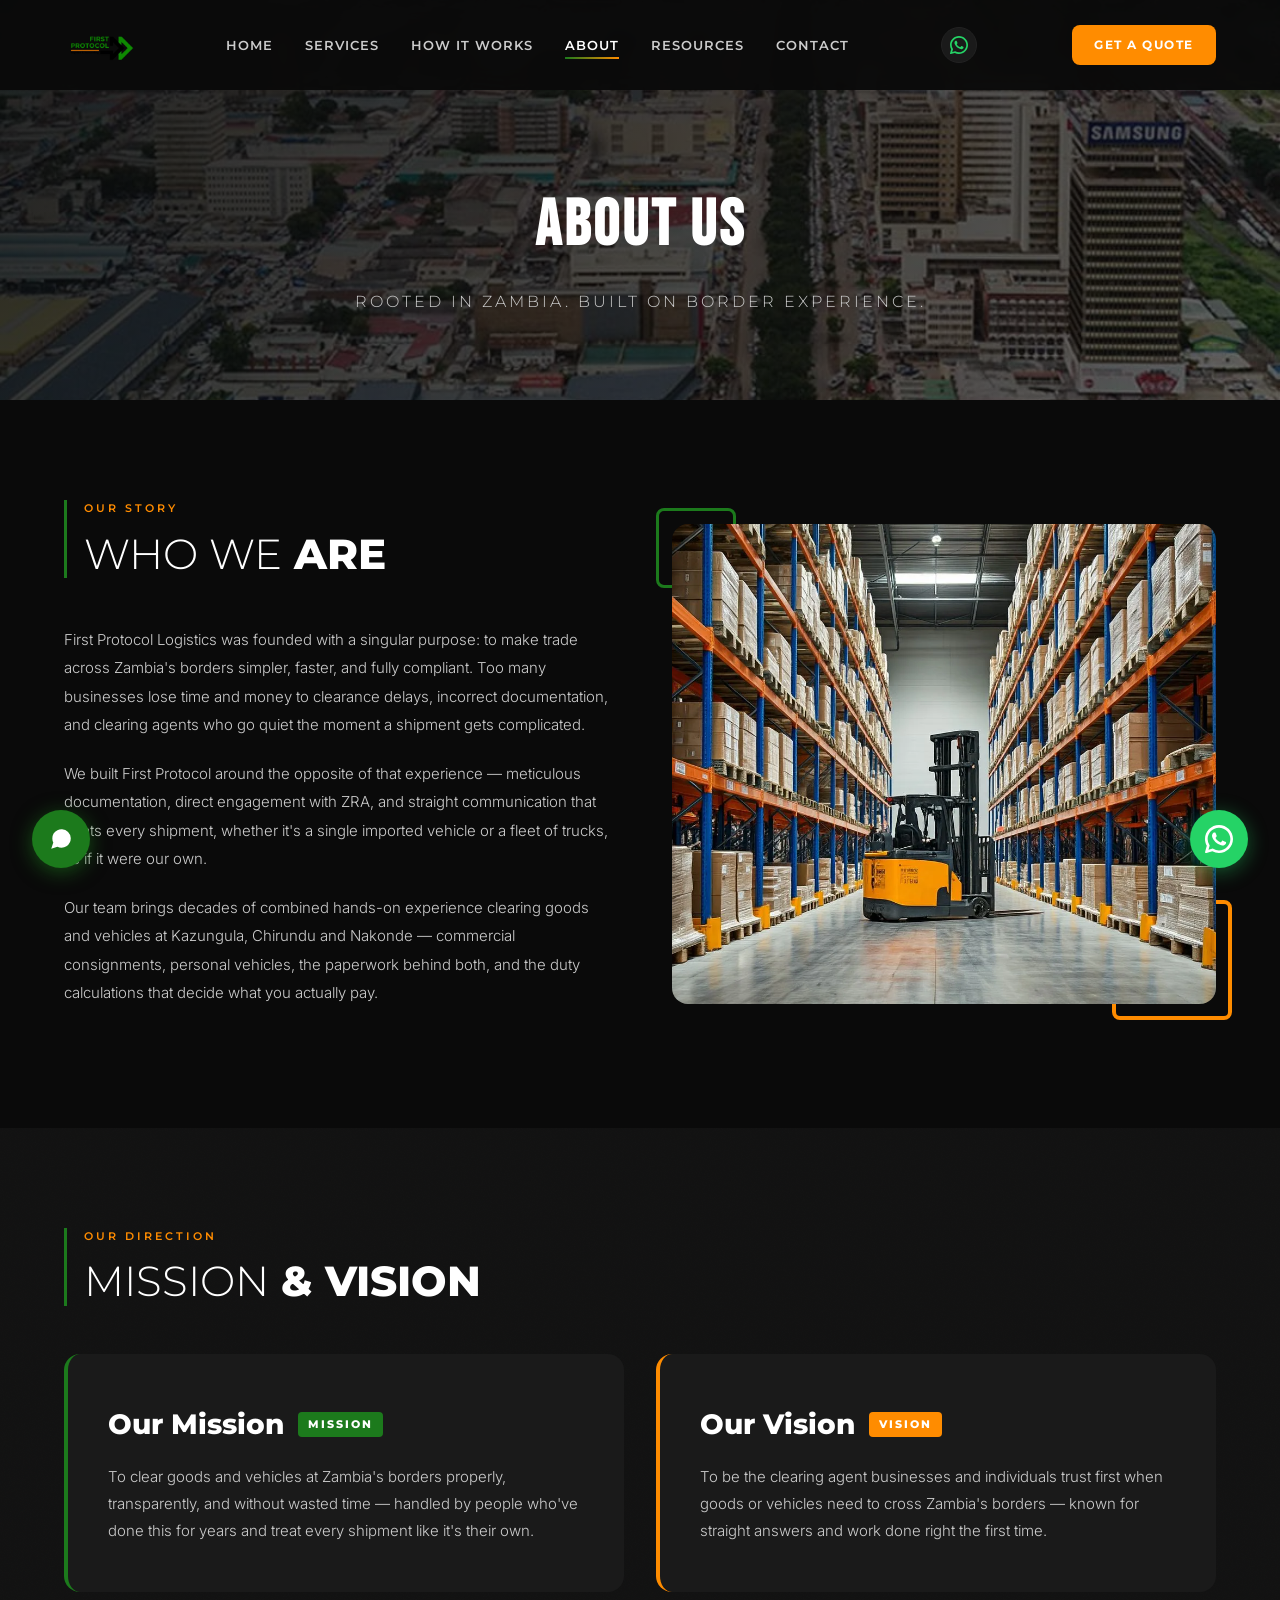
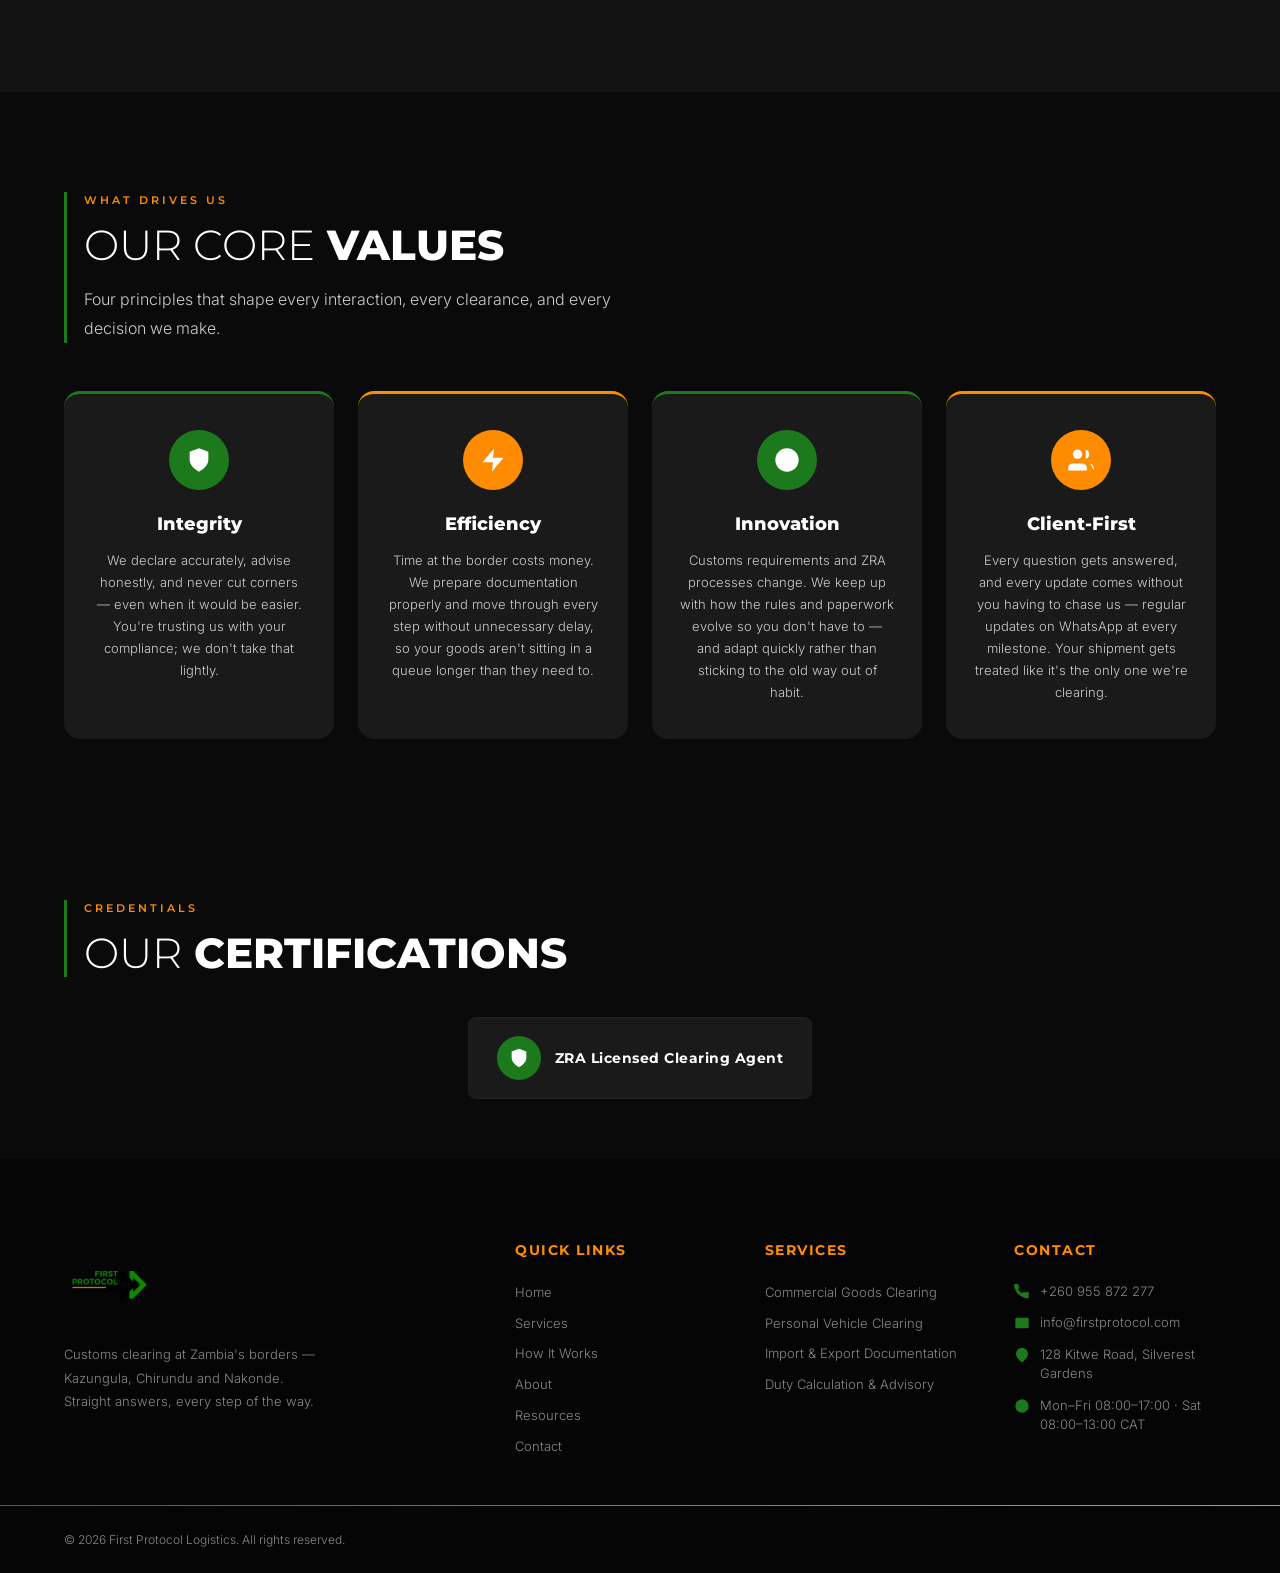
==== commit cae66bcd: "fix: prominent logo, clean hero, brand headline, personal vehicle image" ====
--- a/about.html
+++ b/about.html
@@ -17,7 +17,7 @@
   <nav class="navbar" id="navbar">
     <div class="navbar-inner">
       <a href="index.html" class="navbar-logo">
-        <img src="assets/images/logo.webp" alt="First Protocol Logistics" height="50">
+        <img src="assets/images/logo.webp" alt="First Protocol Logistics" height="70">
       </a>
       <div class="navbar-links">
         <a href="index.html">Home</a>
@@ -174,7 +174,7 @@
     <div class="container">
       <div class="footer-grid">
         <div class="footer-brand">
-          <img src="assets/images/logo.webp" alt="First Protocol Logistics" loading="lazy" height="60">
+          <img src="assets/images/logo.webp" alt="First Protocol Logistics" loading="lazy" height="84">
           <p>Customs clearing at Zambia's borders — Kazungula, Chirundu and Nakonde. Straight answers, every step of the way.</p>
         </div>
         <div class="footer-col">
--- a/assets/css/style.css
+++ b/assets/css/style.css
@@ -140,13 +140,13 @@
   display: flex;
   align-items: center;
   justify-content: space-between;
-  padding: 14px 24px;
+  padding: 10px 24px;
   max-width: var(--max-width);
   margin: 0 auto;
 }
 
 .navbar-logo img {
-  height: 50px;
+  height: 70px;
   width: auto;
 }
 
@@ -466,14 +466,6 @@
   z-index: 1;
 }
 
-#particles-canvas {
-  position: absolute;
-  inset: 0;
-  width: 100%;
-  height: 100%;
-  z-index: 2;
-}
-
 .hero-content {
   position: relative;
   z-index: 3;
@@ -549,7 +541,7 @@
   align-items: center;
   justify-content: center;
   overflow: hidden;
-  padding-top: 80px;
+  padding-top: 90px;
 }
 
 .page-hero-bg {
@@ -2031,7 +2023,7 @@
 }
 
 .footer-brand img {
-  height: 60px;
+  height: 84px;
   margin-bottom: 20px;
 }
 
@@ -2435,10 +2427,6 @@
     animation: none;
   }
 
-  #particles-canvas {
-    display: none;
-  }
-
   .tilt-card:hover,
   .tilt-card {
     transform: none !important;
@@ -2488,6 +2476,14 @@
     display: none;
   }
 
+  .navbar-inner {
+    padding: 8px 20px;
+  }
+
+  .navbar-logo img {
+    height: 56px;
+  }
+
   .hamburger {
     display: flex;
   }
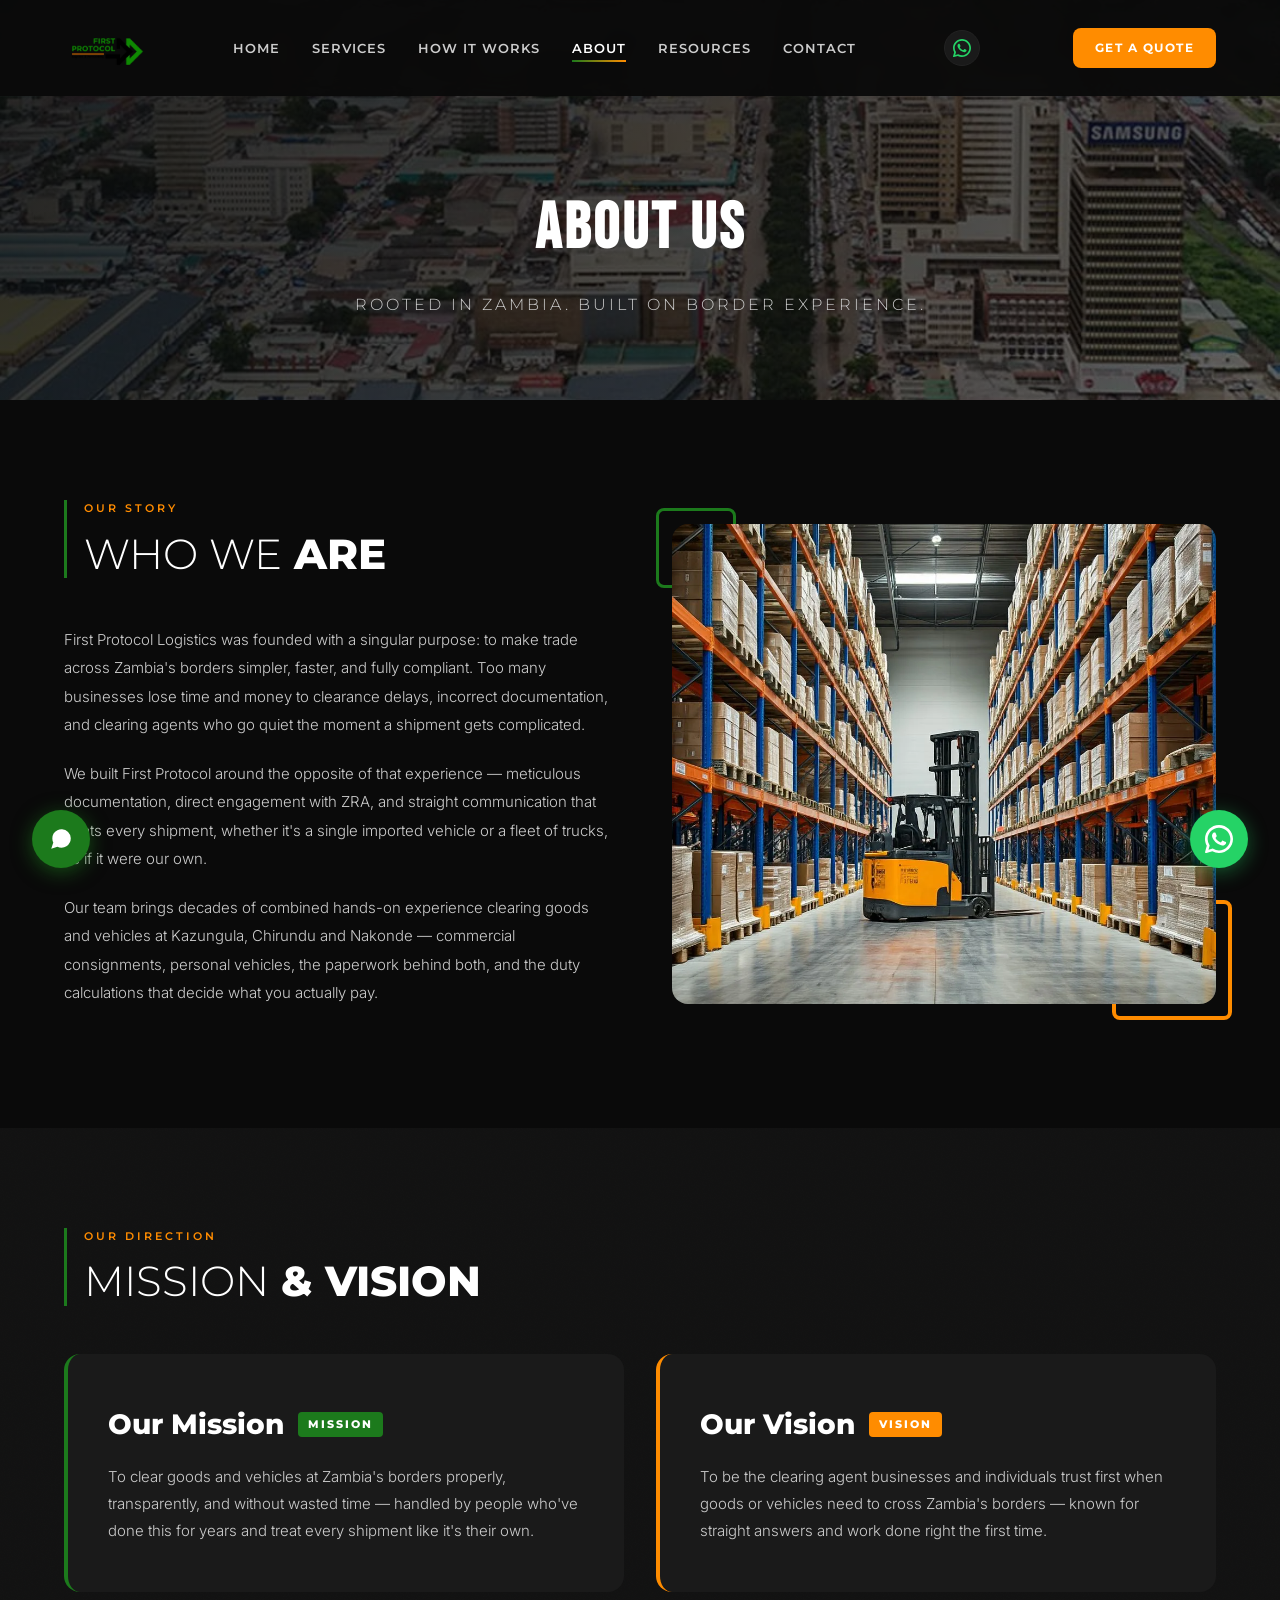
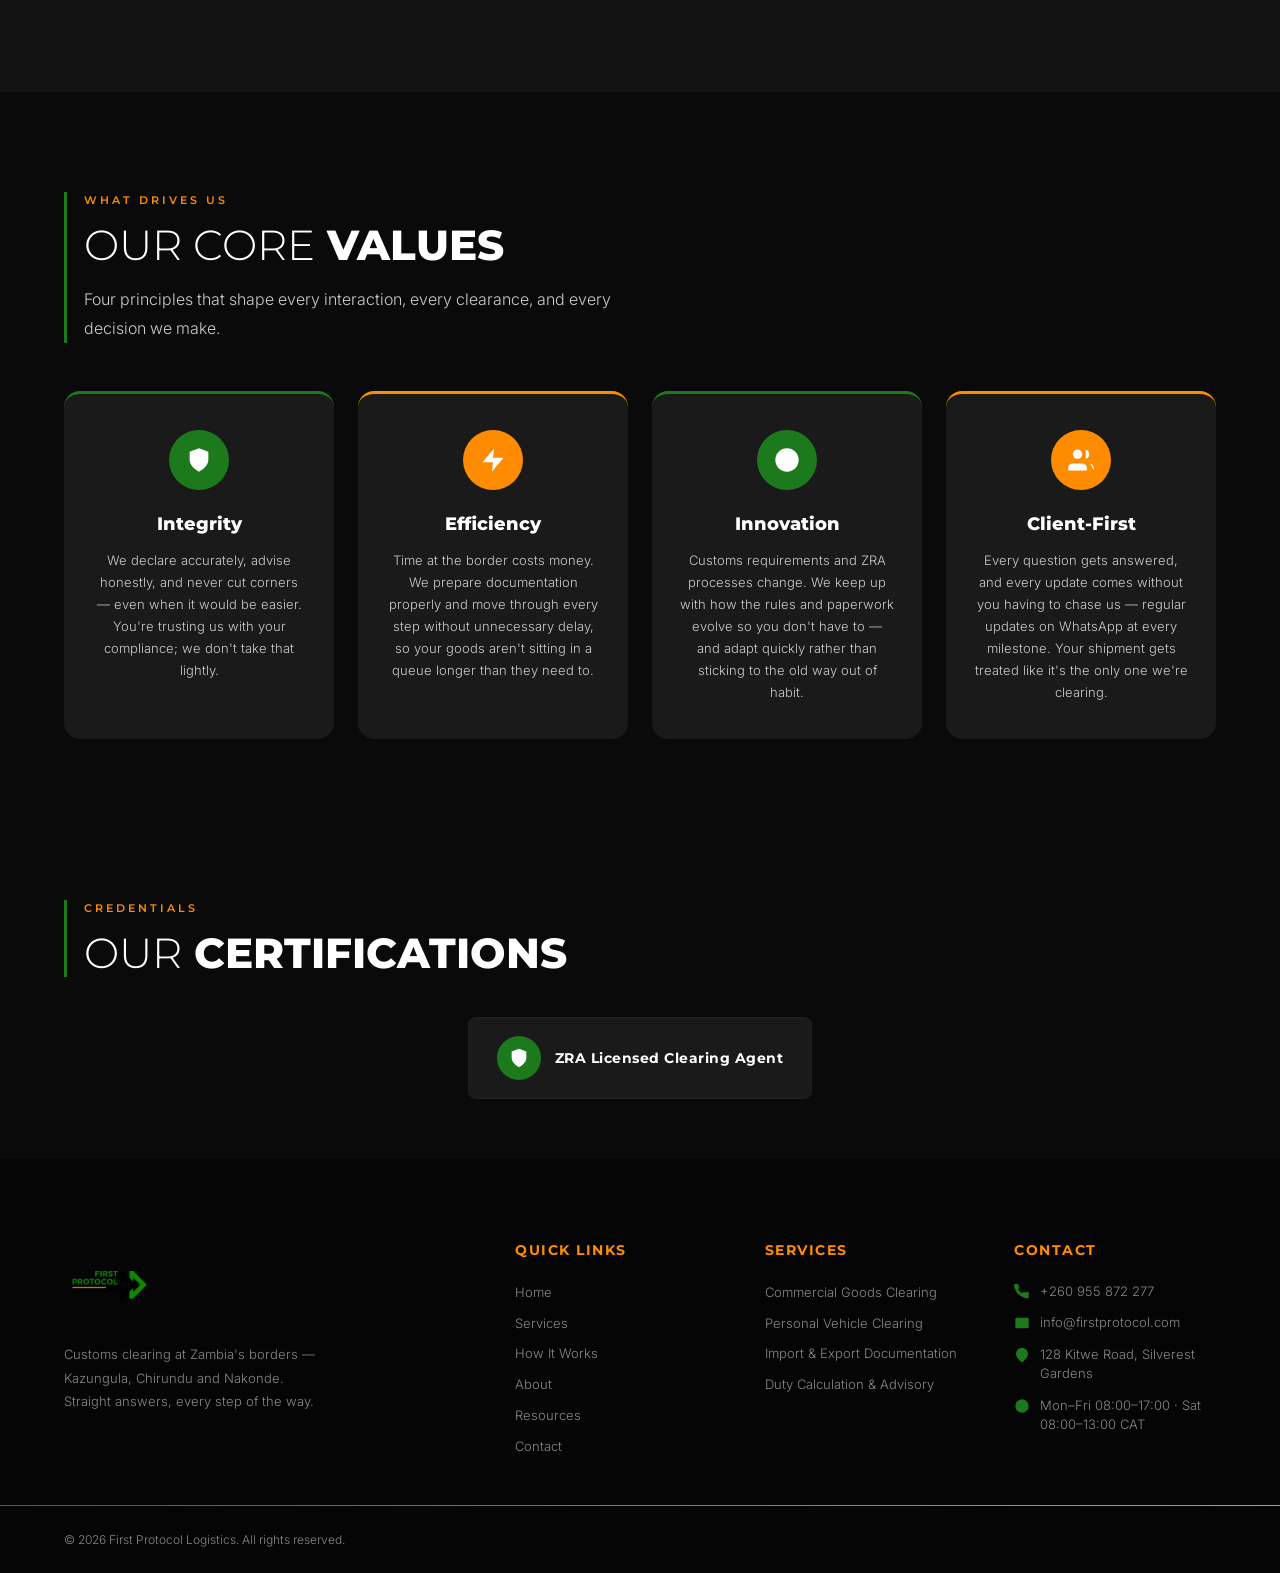
==== commit 5b712c51: "fix: personal vehicle image, brighter hero video, larger logo" ====
--- a/about.html
+++ b/about.html
@@ -17,7 +17,7 @@
   <nav class="navbar" id="navbar">
     <div class="navbar-inner">
       <a href="index.html" class="navbar-logo">
-        <img src="assets/images/logo.webp" alt="First Protocol Logistics" height="70">
+        <img src="assets/images/logo.webp" alt="First Protocol Logistics" height="80">
       </a>
       <div class="navbar-links">
         <a href="index.html">Home</a>
--- a/assets/css/style.css
+++ b/assets/css/style.css
@@ -140,13 +140,13 @@
   display: flex;
   align-items: center;
   justify-content: space-between;
-  padding: 10px 24px;
+  padding: 8px 24px;
   max-width: var(--max-width);
   margin: 0 auto;
 }
 
 .navbar-logo img {
-  height: 70px;
+  height: 80px;
   width: auto;
 }
 
@@ -462,7 +462,7 @@
 .hero-overlay {
   position: absolute;
   inset: 0;
-  background: linear-gradient(135deg, rgba(10, 10, 10, 0.85) 0%, rgba(10, 10, 10, 0.5) 100%);
+  background: linear-gradient(135deg, rgba(10, 10, 10, 0.57) 0%, rgba(10, 10, 10, 0.33) 100%);
   z-index: 1;
 }
 
@@ -481,7 +481,7 @@
   letter-spacing: 2px;
   color: var(--white);
   margin-bottom: 20px;
-  text-shadow: 0 4px 20px rgba(0, 0, 0, 0.5);
+  text-shadow: 0 4px 24px rgba(0, 0, 0, 0.75), 0 2px 8px rgba(0, 0, 0, 0.6);
 }
 
 .hero-subtitle {
@@ -492,6 +492,7 @@
   color: var(--muted);
   margin-bottom: 40px;
   text-transform: uppercase;
+  text-shadow: 0 2px 10px rgba(0, 0, 0, 0.7);
 }
 
 .hero-ctas {
@@ -499,6 +500,10 @@
   gap: 16px;
   justify-content: center;
   flex-wrap: wrap;
+}
+
+.hero-ctas .btn-outline {
+  text-shadow: 0 2px 8px rgba(0, 0, 0, 0.6);
 }
 
 .hero-scroll-indicator {
@@ -541,7 +546,7 @@
   align-items: center;
   justify-content: center;
   overflow: hidden;
-  padding-top: 90px;
+  padding-top: 96px;
 }
 
 .page-hero-bg {
@@ -2481,7 +2486,7 @@
   }
 
   .navbar-logo img {
-    height: 56px;
+    height: 64px;
   }
 
   .hamburger {
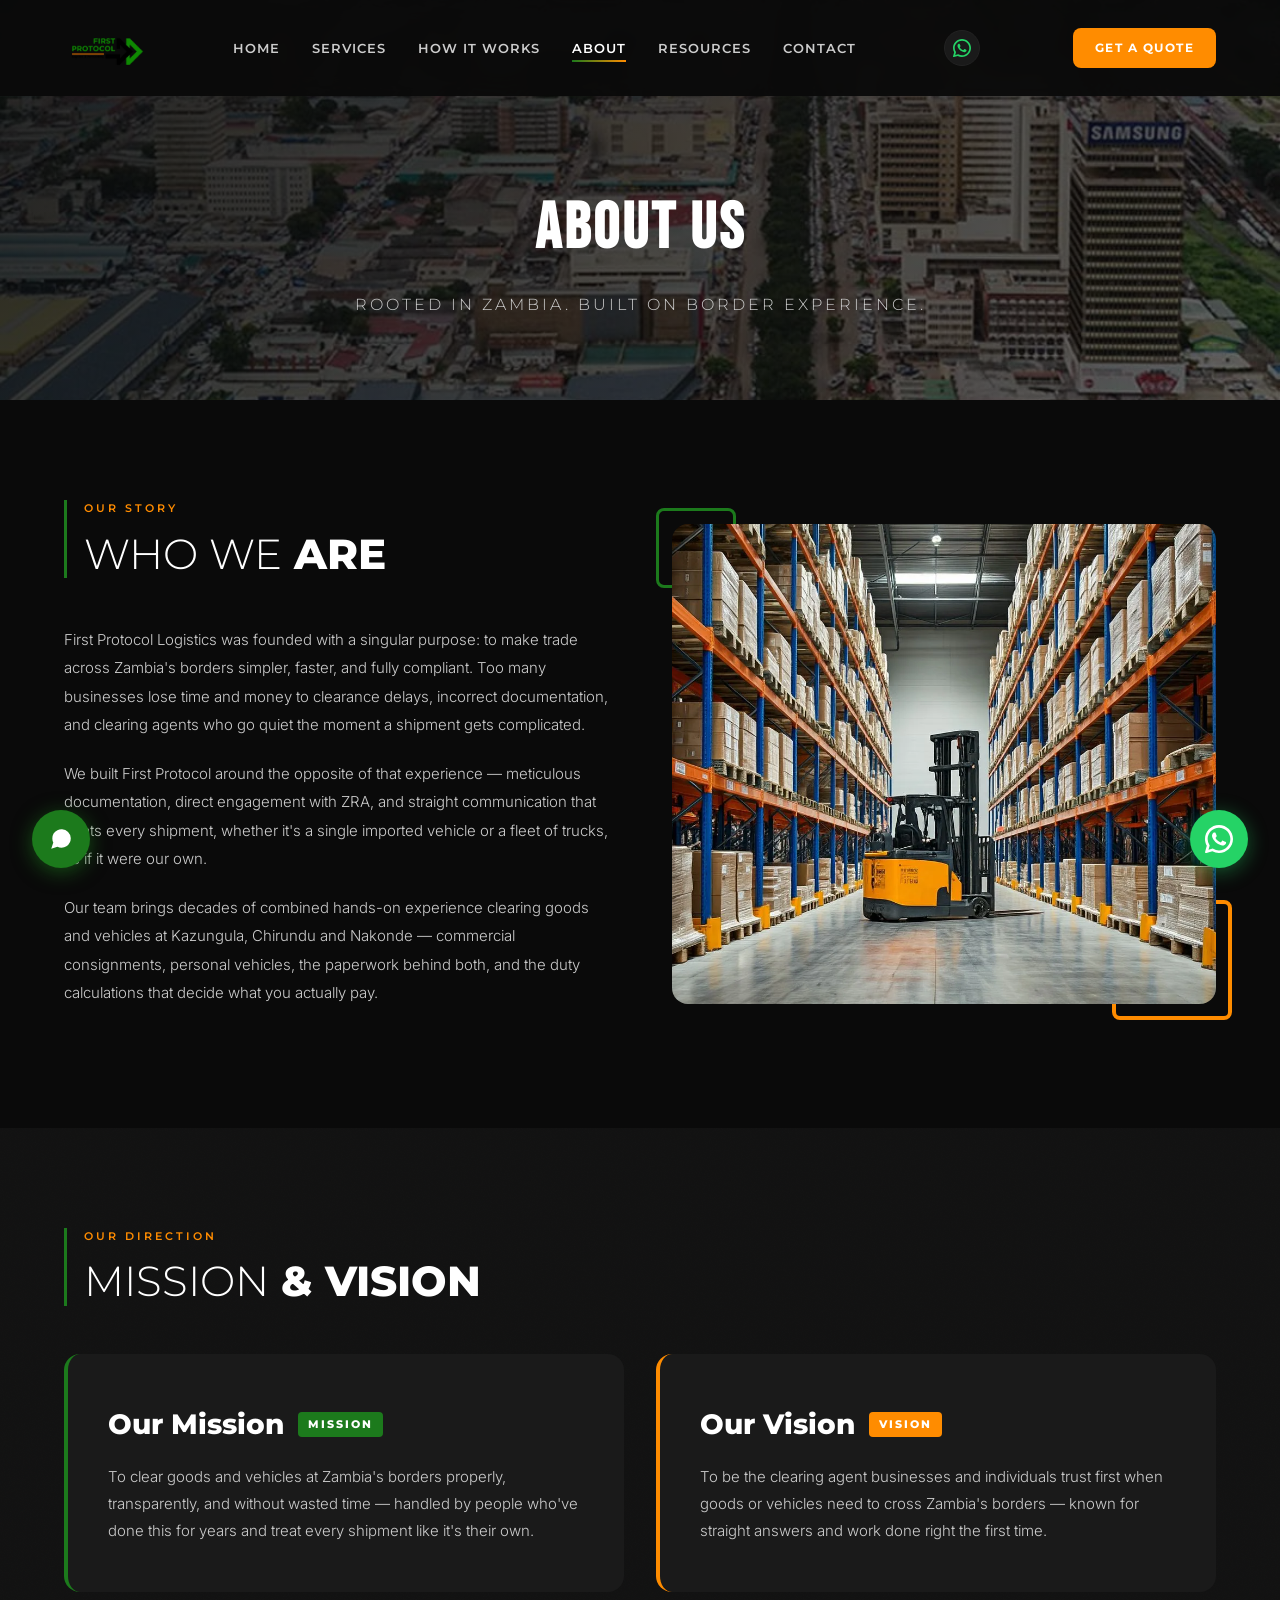
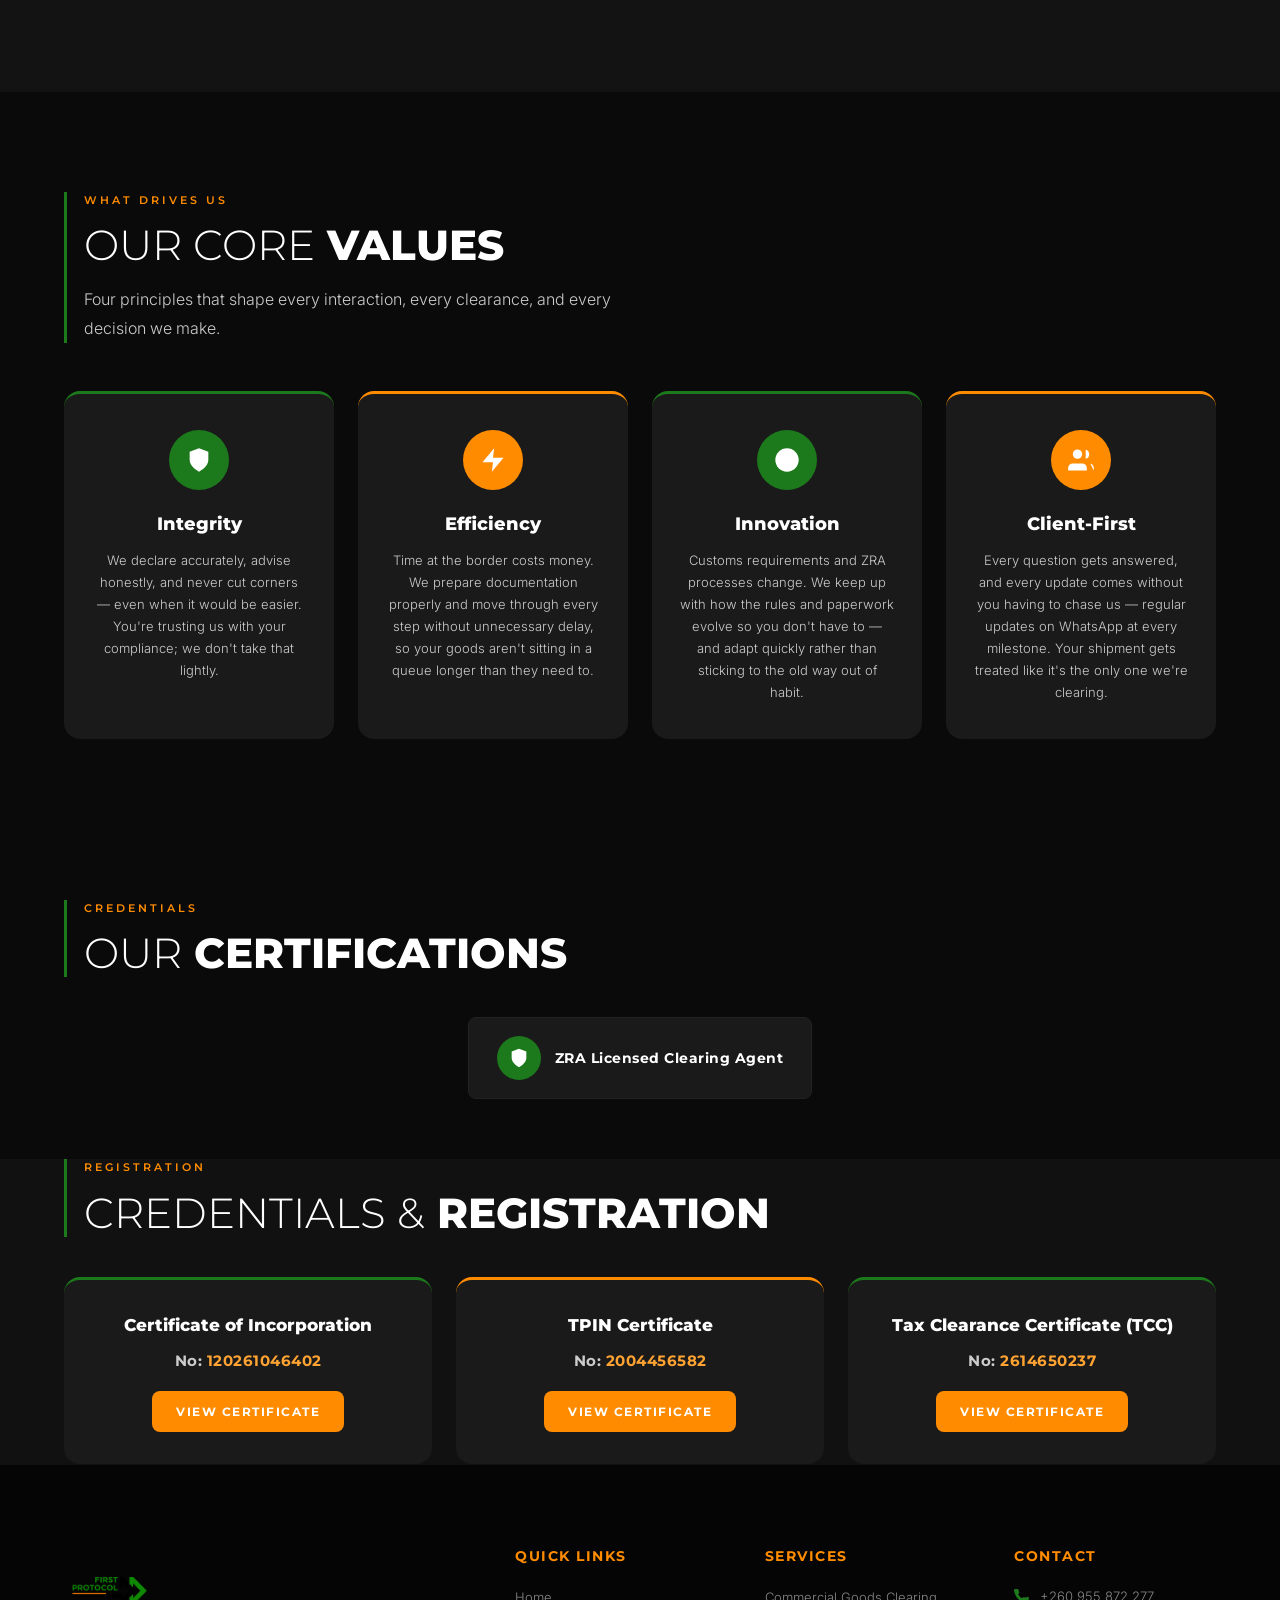
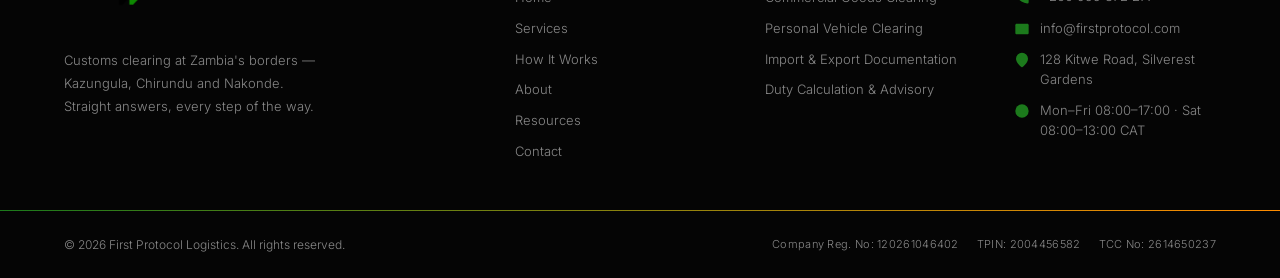
==== commit 693864e4: "Add credentials/registration section, fix office wording Move certificate PDFs into assets/certifica" ====
--- a/about.html
+++ b/about.html
@@ -164,6 +164,33 @@
             <svg viewBox="0 0 24 24"><path d="M12 22s8-4 8-10V5l-8-3-8 3v7c0 6 8 10 8 10z"/></svg>
           </div>
           <span>ZRA Licensed Clearing Agent</span>
+        </div>
+      </div>
+    </div>
+  </section>
+
+  <!-- CREDENTIALS & REGISTRATION -->
+  <section class="credentials-section">
+    <div class="container">
+      <div class="section-heading-wrap reveal reveal-left" style="margin-bottom: 40px">
+        <span class="section-label">Registration</span>
+        <h2 class="section-title"><span class="thin">CREDENTIALS &amp;</span> <span class="bold">REGISTRATION</span></h2>
+      </div>
+      <div class="credentials-grid">
+        <div class="credential-card reveal" style="transition-delay: 0s">
+          <h3>Certificate of Incorporation</h3>
+          <p class="credential-number">No: <span>120261046402</span></p>
+          <a href="/assets/certificates/certificate-of-incorporation.pdf" class="btn btn-primary" target="_blank" rel="noopener">View Certificate</a>
+        </div>
+        <div class="credential-card reveal" style="transition-delay: 0.1s">
+          <h3>TPIN Certificate</h3>
+          <p class="credential-number">No: <span>2004456582</span></p>
+          <a href="/assets/certificates/tpin-certificate.pdf" class="btn btn-primary" target="_blank" rel="noopener">View Certificate</a>
+        </div>
+        <div class="credential-card reveal" style="transition-delay: 0.2s">
+          <h3>Tax Clearance Certificate (TCC)</h3>
+          <p class="credential-number">No: <span>2614650237</span></p>
+          <a href="/assets/certificates/tax-clearance-certificate.pdf" class="btn btn-primary" target="_blank" rel="noopener">View Certificate</a>
         </div>
       </div>
     </div>
@@ -224,6 +251,11 @@
       <div class="container">
         <div class="footer-bottom-inner">
           <p>&copy; 2026 First Protocol Logistics. All rights reserved.</p>
+          <div class="footer-registration">
+            <span>Company Reg. No: 120261046402</span>
+            <span>TPIN: 2004456582</span>
+            <span>TCC No: 2614650237</span>
+          </div>
         </div>
       </div>
     </div>
@@ -268,7 +300,7 @@
       </div>
       <div class="helpbot-answer" id="ans-office">
         <button class="helpbot-back">&larr; Back</button>
-        <p>128 Kitwe Road, Silverest Gardens. Turn right into Kitwe Road — last house on your right. Mon–Fri 08:00–17:00, Sat 08:00–13:00.</p>
+        <p>128 Kitwe Road, Silverest Gardens. Turn right into Kitwe Road — last office on your right. Mon–Fri 08:00–17:00, Sat 08:00–13:00.</p>
         <a href="https://www.google.com/maps/dir/?api=1&destination=-15.377421,28.472965" class="helpbot-map-link" target="_blank" rel="noopener">Open in Google Maps</a>
         <a href="https://wa.me/260955872277?text=Hello%20First%20Protocol%2C%20I%20have%20a%20question%20about%20clearing%20my%20goods." class="helpbot-wa-btn" target="_blank" rel="noopener">Chat on WhatsApp</a>
       </div>
--- a/assets/css/style.css
+++ b/assets/css/style.css
@@ -1222,6 +1222,57 @@
   letter-spacing: 0.5px;
 }
 
+/* Credentials & Registration */
+.credentials-section {
+  background: var(--black-2);
+}
+
+.credentials-grid {
+  display: grid;
+  grid-template-columns: repeat(3, 1fr);
+  gap: 24px;
+}
+
+.credential-card {
+  background: var(--black-3);
+  border-radius: var(--border-radius-lg);
+  padding: 32px 28px;
+  text-align: center;
+  border-top: 3px solid var(--green);
+  will-change: transform;
+  transition: transform 0.1s ease;
+}
+
+.credential-card:nth-child(even) {
+  border-top-color: var(--orange);
+}
+
+.credential-card h3 {
+  font-family: var(--font-heading);
+  font-weight: 800;
+  font-size: 17px;
+  color: var(--white);
+  margin-bottom: 10px;
+}
+
+.credential-card .credential-number {
+  font-family: var(--font-heading);
+  font-weight: 700;
+  font-size: 15px;
+  letter-spacing: 0.5px;
+  color: var(--muted);
+  margin-bottom: 18px;
+}
+
+.credential-card .credential-number span {
+  color: var(--orange-light);
+}
+
+.credential-card .btn {
+  font-size: 12px;
+  padding: 11px 24px;
+}
+
 /* =============================================
    SERVICES PAGE
    ============================================= */
@@ -2136,6 +2187,16 @@
 
 .footer-bottom-links a:hover {
   color: var(--white);
+}
+
+.footer-registration {
+  display: flex;
+  flex-wrap: wrap;
+  gap: 4px 18px;
+  font-size: 11px;
+  font-weight: 300;
+  color: var(--muted-dark);
+  letter-spacing: 0.3px;
 }
 
 /* =============================================
@@ -2469,6 +2530,7 @@
   .section-title { font-size: 36px; }
   .footer-grid { grid-template-columns: 1fr 1fr; }
   .values-grid { grid-template-columns: repeat(2, 1fr); }
+  .credentials-grid { grid-template-columns: 1fr; }
 }
 
 @media (max-width: 768px) {
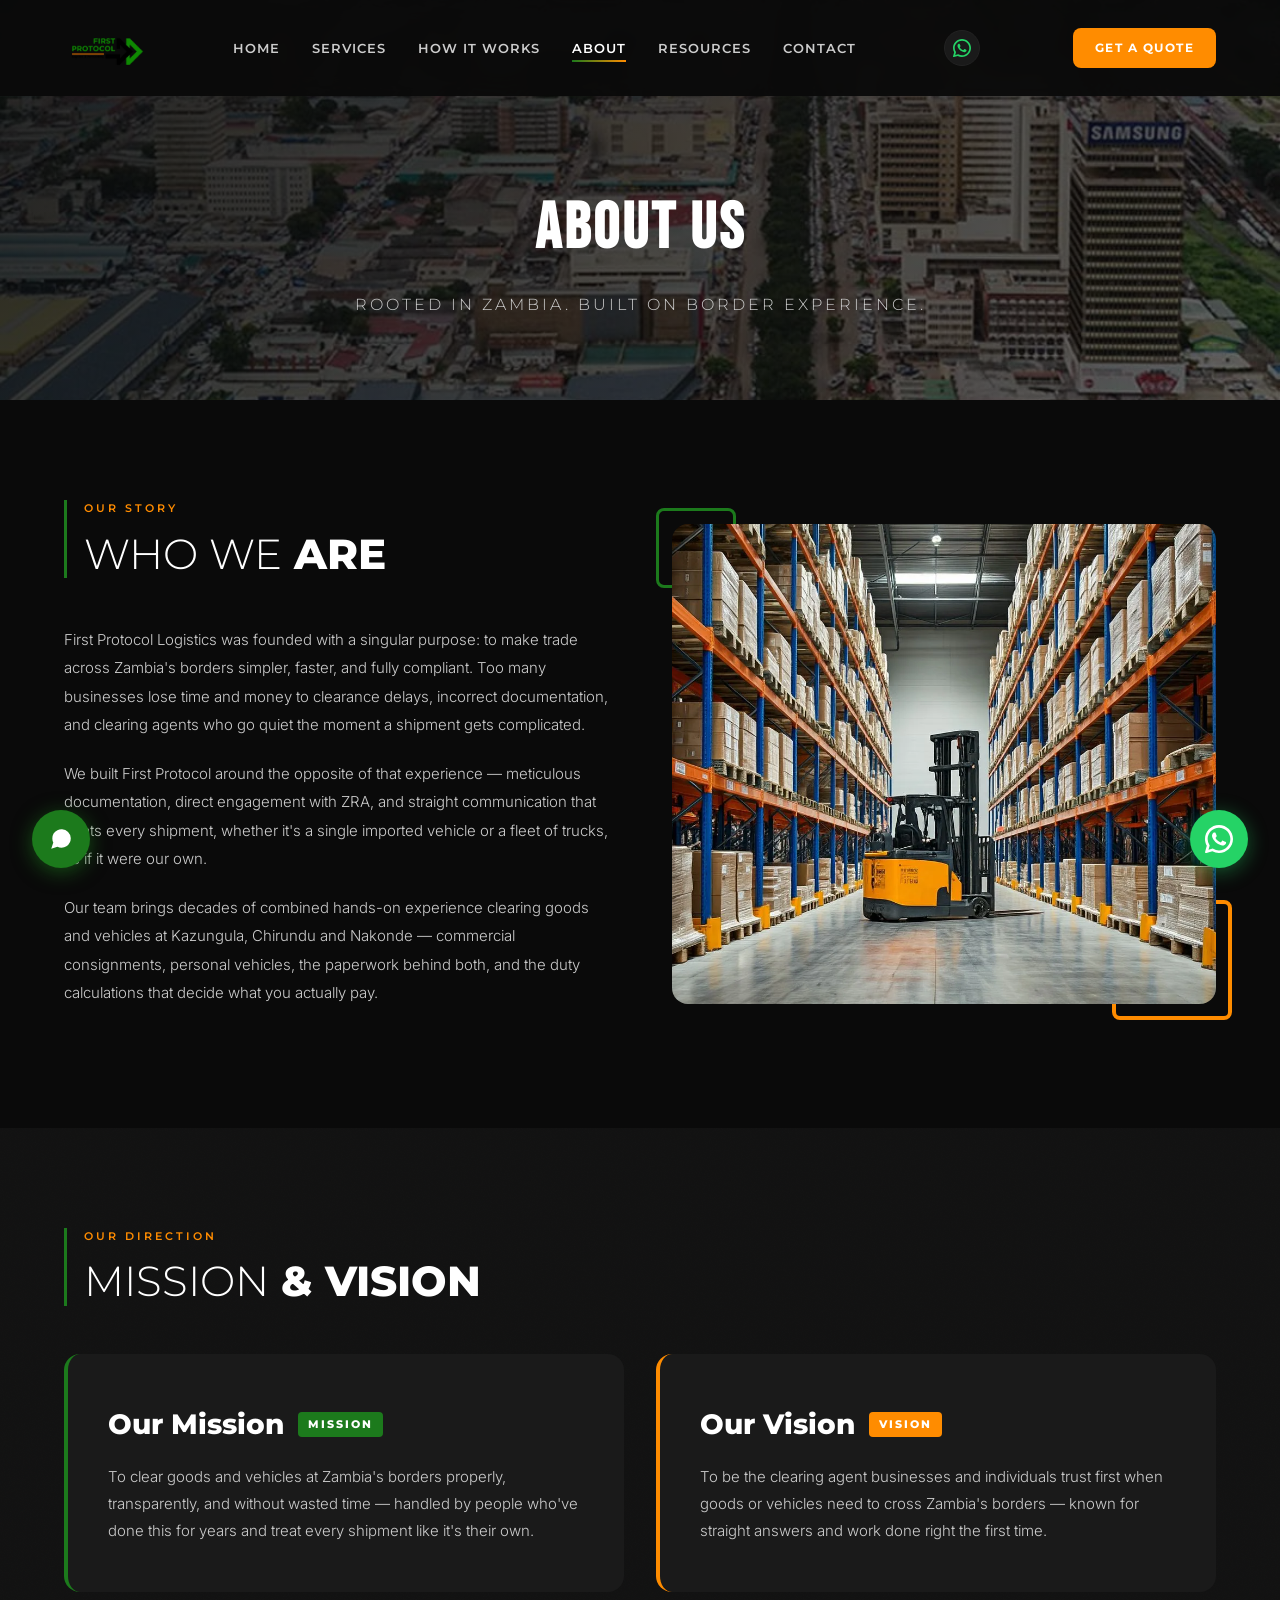
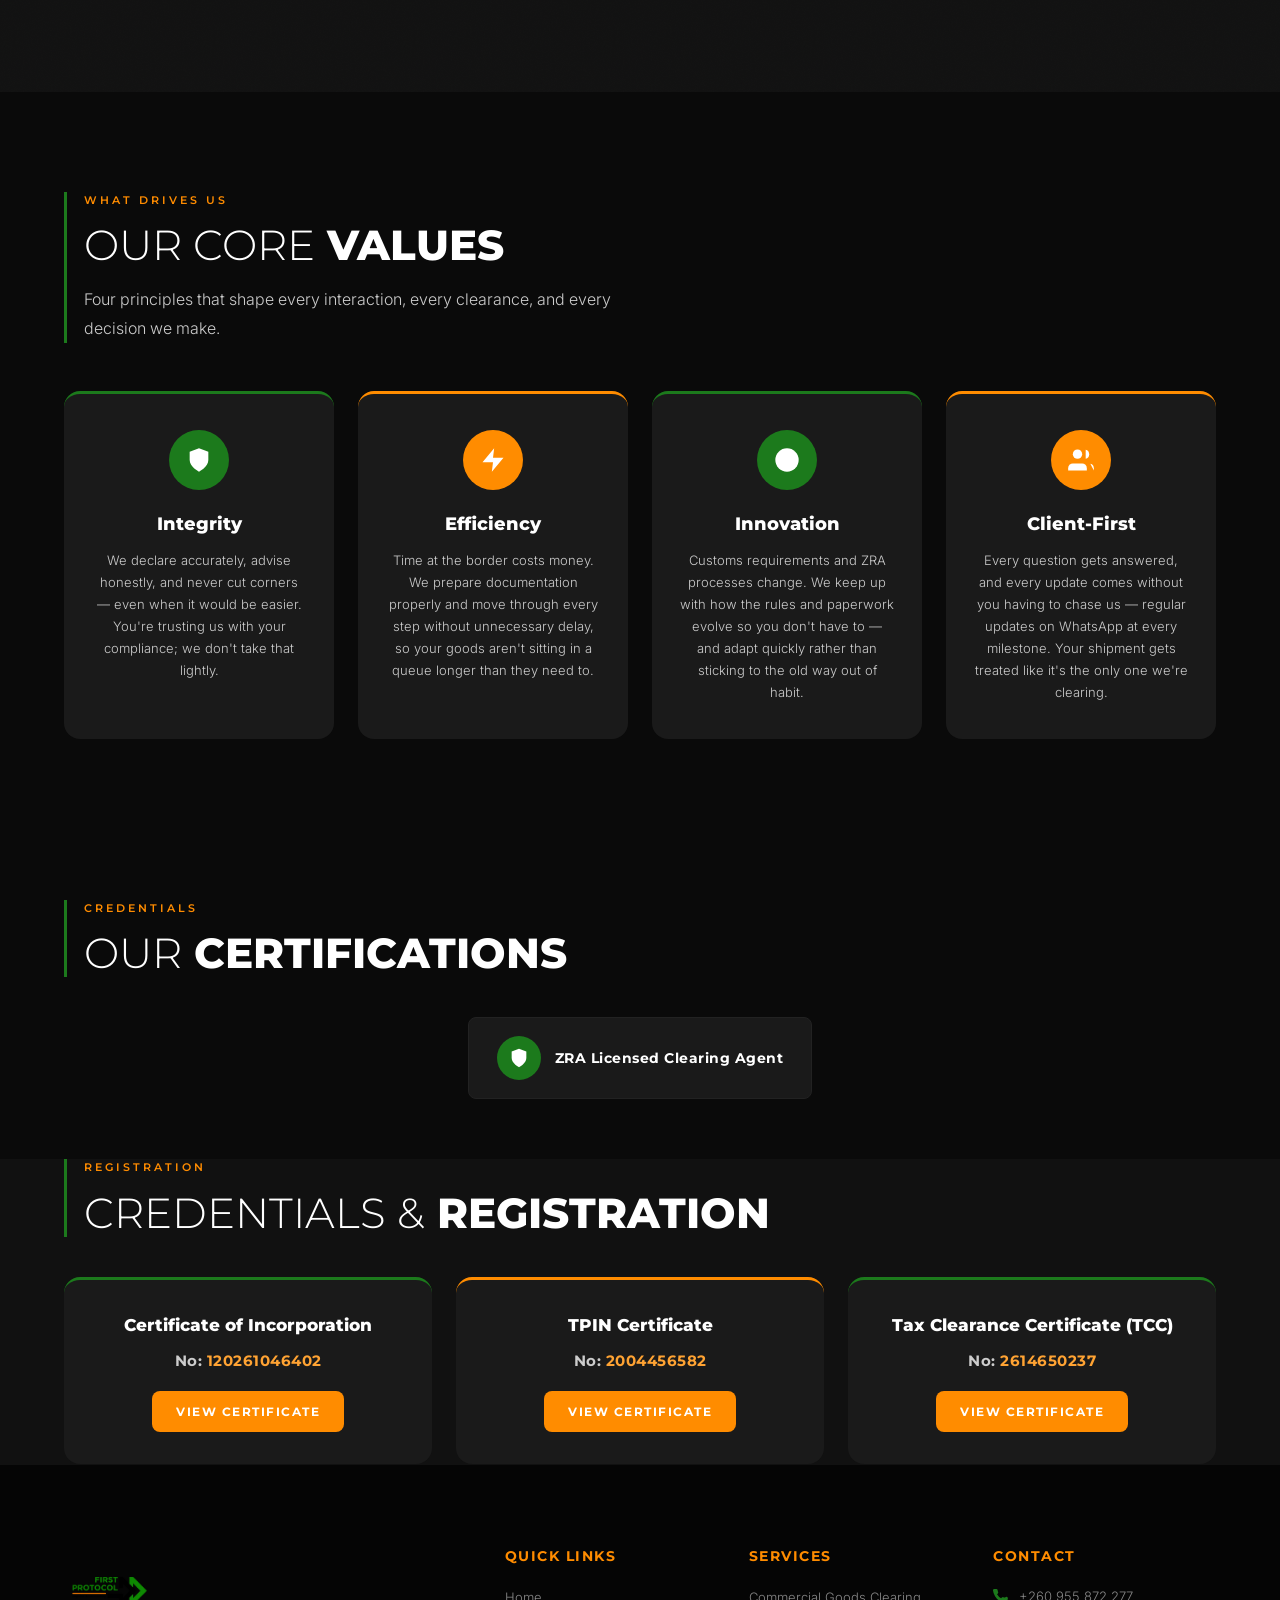
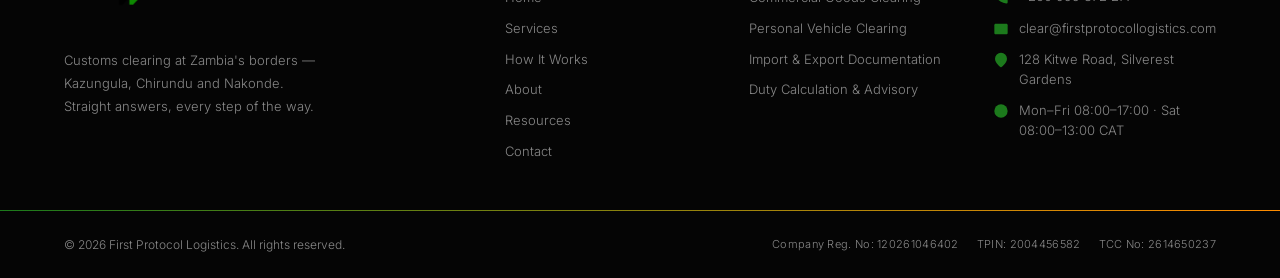
==== commit e1e19c60: "Update contact email to clear@firstprotocollogistics.com Replaces info@firstprotocol.com site-wide (" ====
--- a/about.html
+++ b/about.html
@@ -233,7 +233,7 @@
             </div>
             <div class="footer-contact-item">
               <svg viewBox="0 0 24 24"><path d="M4 4h16c1.1 0 2 .9 2 2v12c0 1.1-.9 2-2 2H4c-1.1 0-2-.9-2-2V6c0-1.1.9-2 2-2z"/><polyline points="22,6 12,13 2,6"/></svg>
-              <a href="mailto:info@firstprotocol.com">info@firstprotocol.com</a>
+              <a href="mailto:clear@firstprotocollogistics.com">clear@firstprotocollogistics.com</a>
             </div>
             <div class="footer-contact-item">
               <svg viewBox="0 0 24 24"><path d="M21 10c0 7-9 13-9 13s-9-6-9-13a9 9 0 0118 0z"/><circle cx="12" cy="10" r="3"/></svg>
--- a/assets/css/style.css
+++ b/assets/css/style.css
@@ -462,7 +462,7 @@
 .hero-overlay {
   position: absolute;
   inset: 0;
-  background: linear-gradient(135deg, rgba(10, 10, 10, 0.57) 0%, rgba(10, 10, 10, 0.33) 100%);
+  background: none;
   z-index: 1;
 }
 
